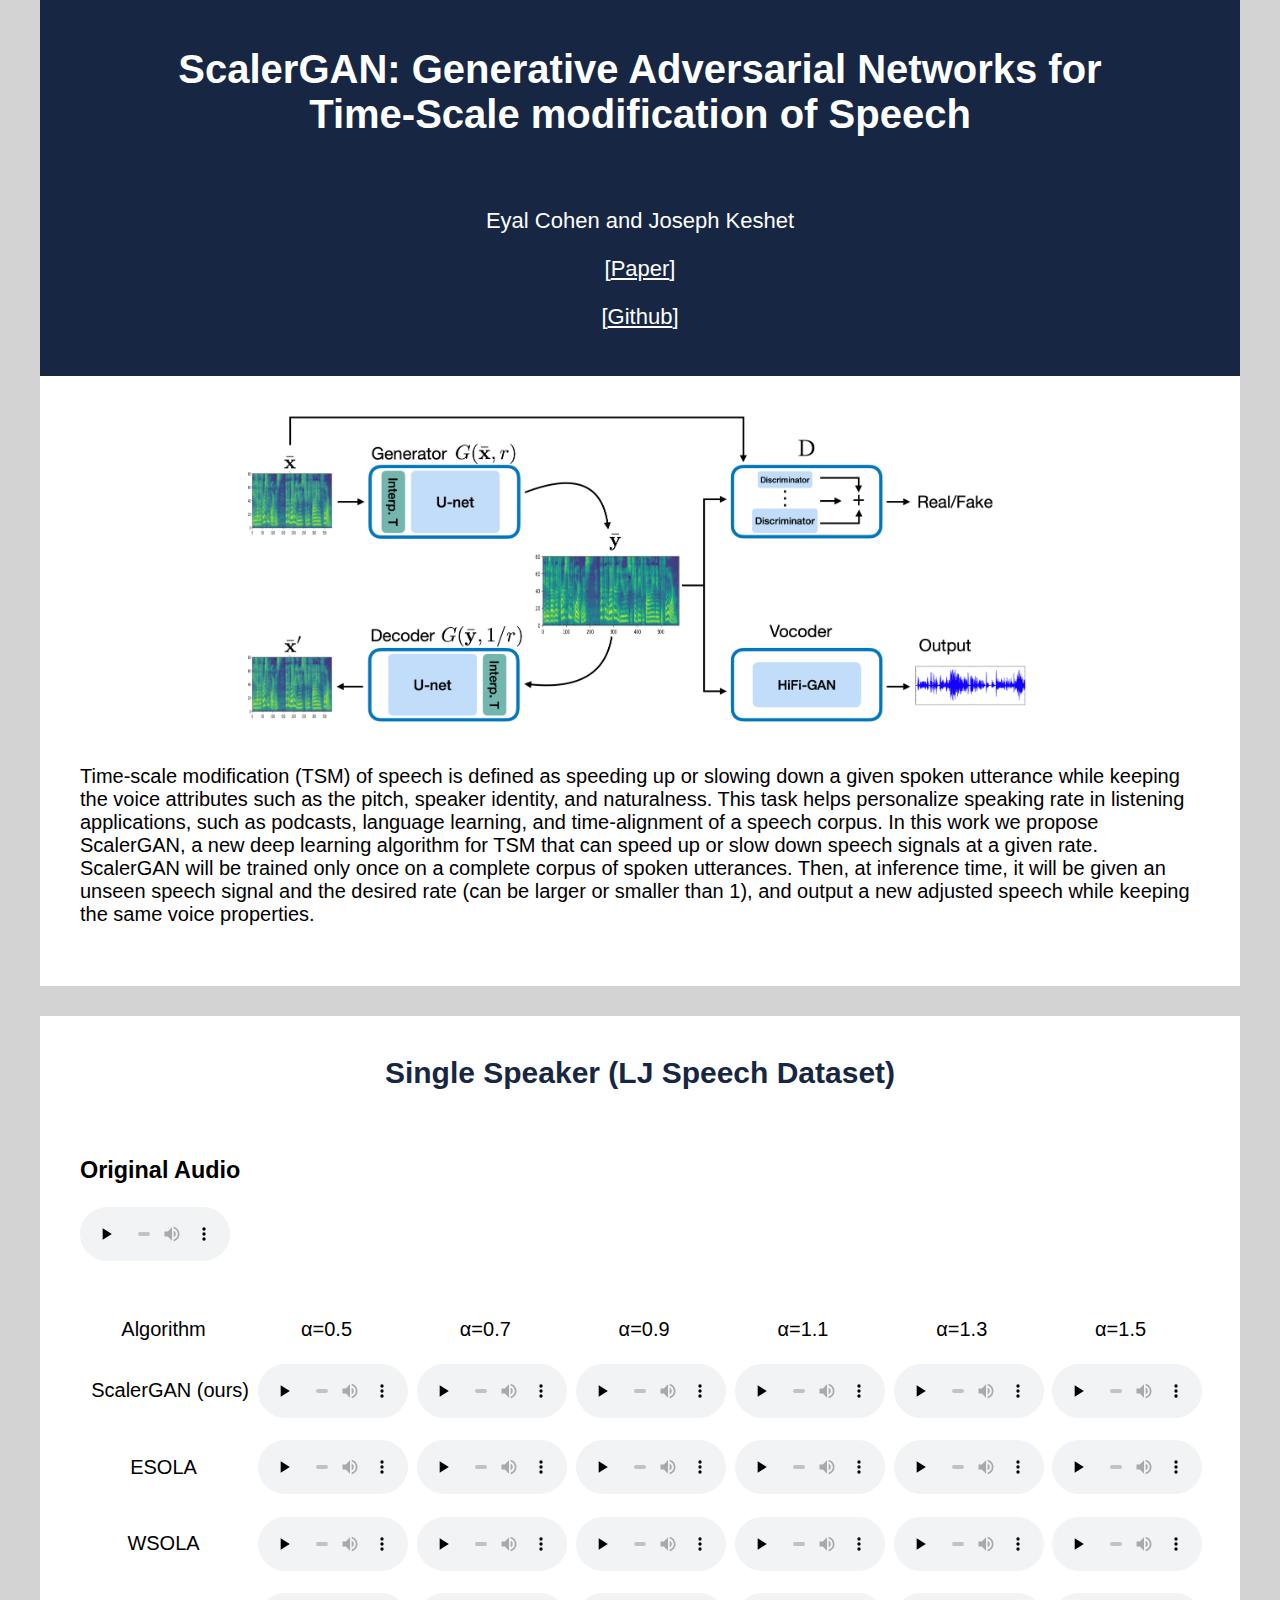
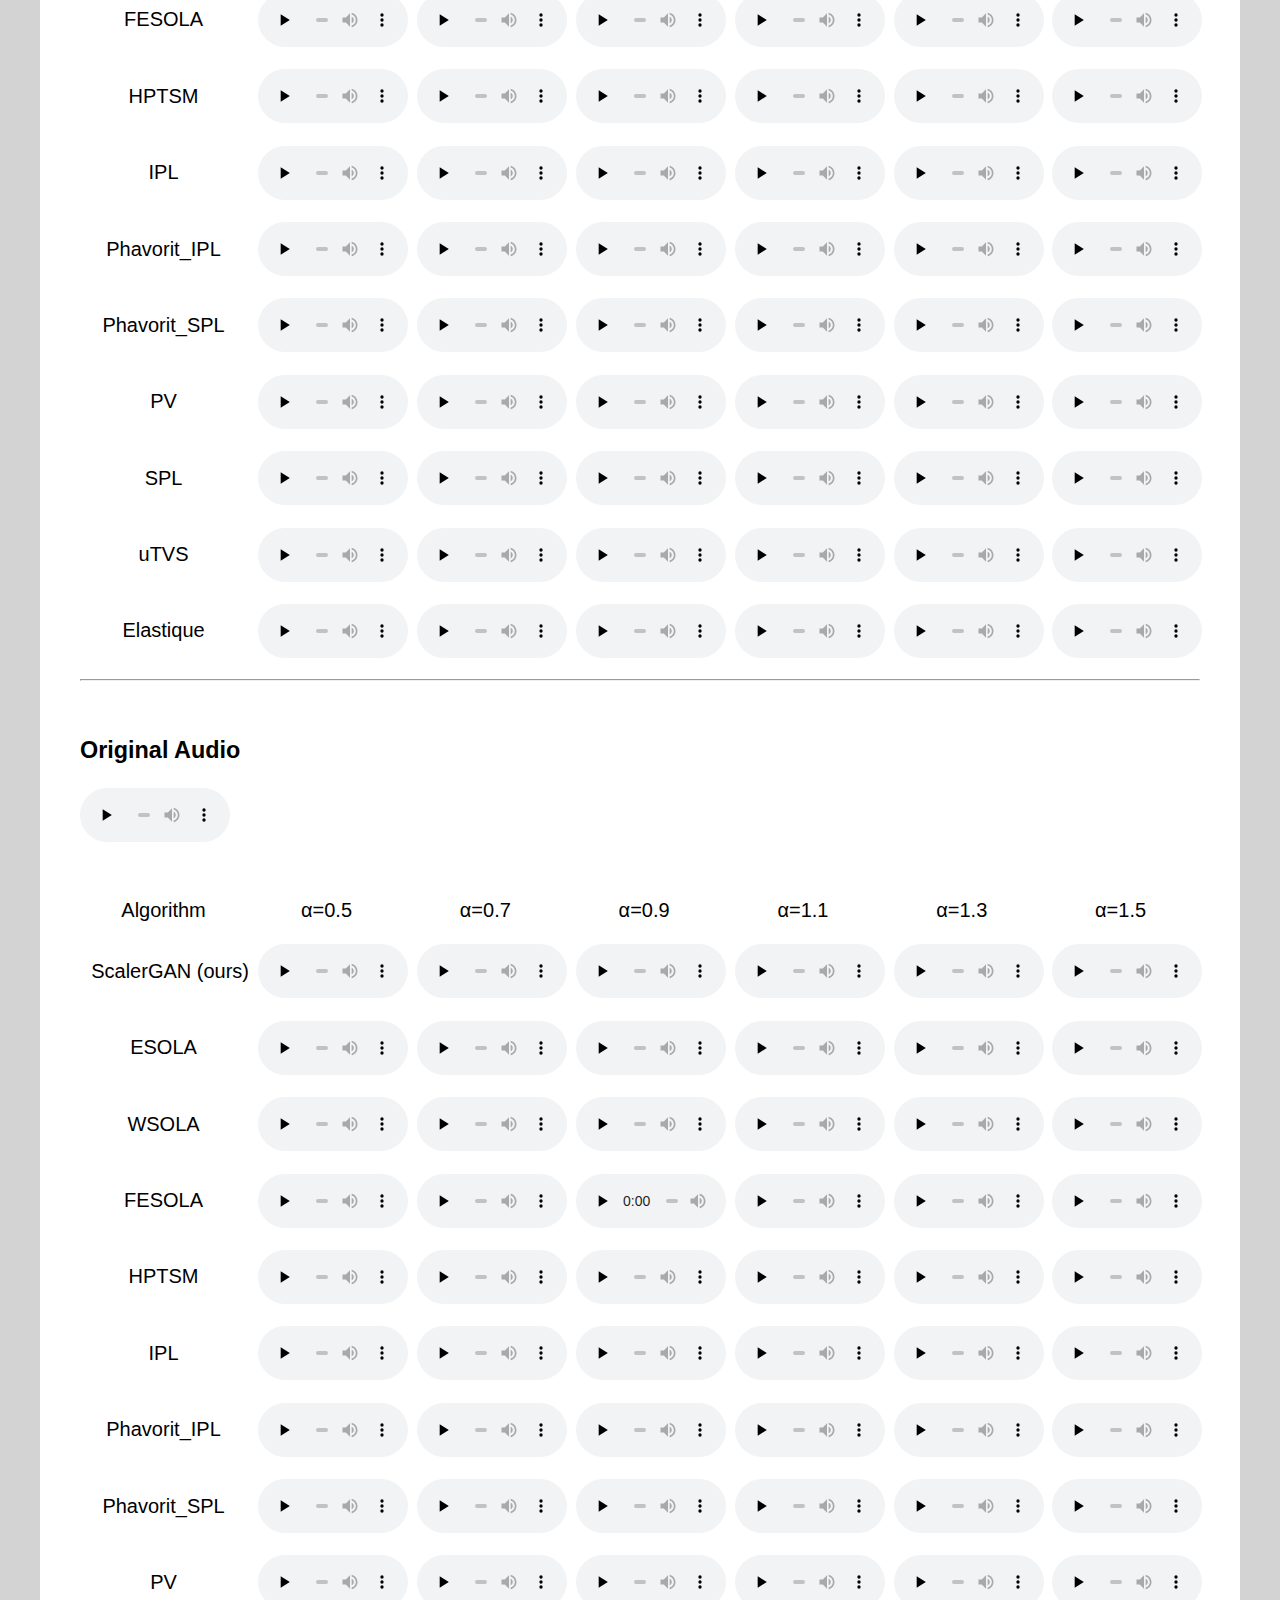
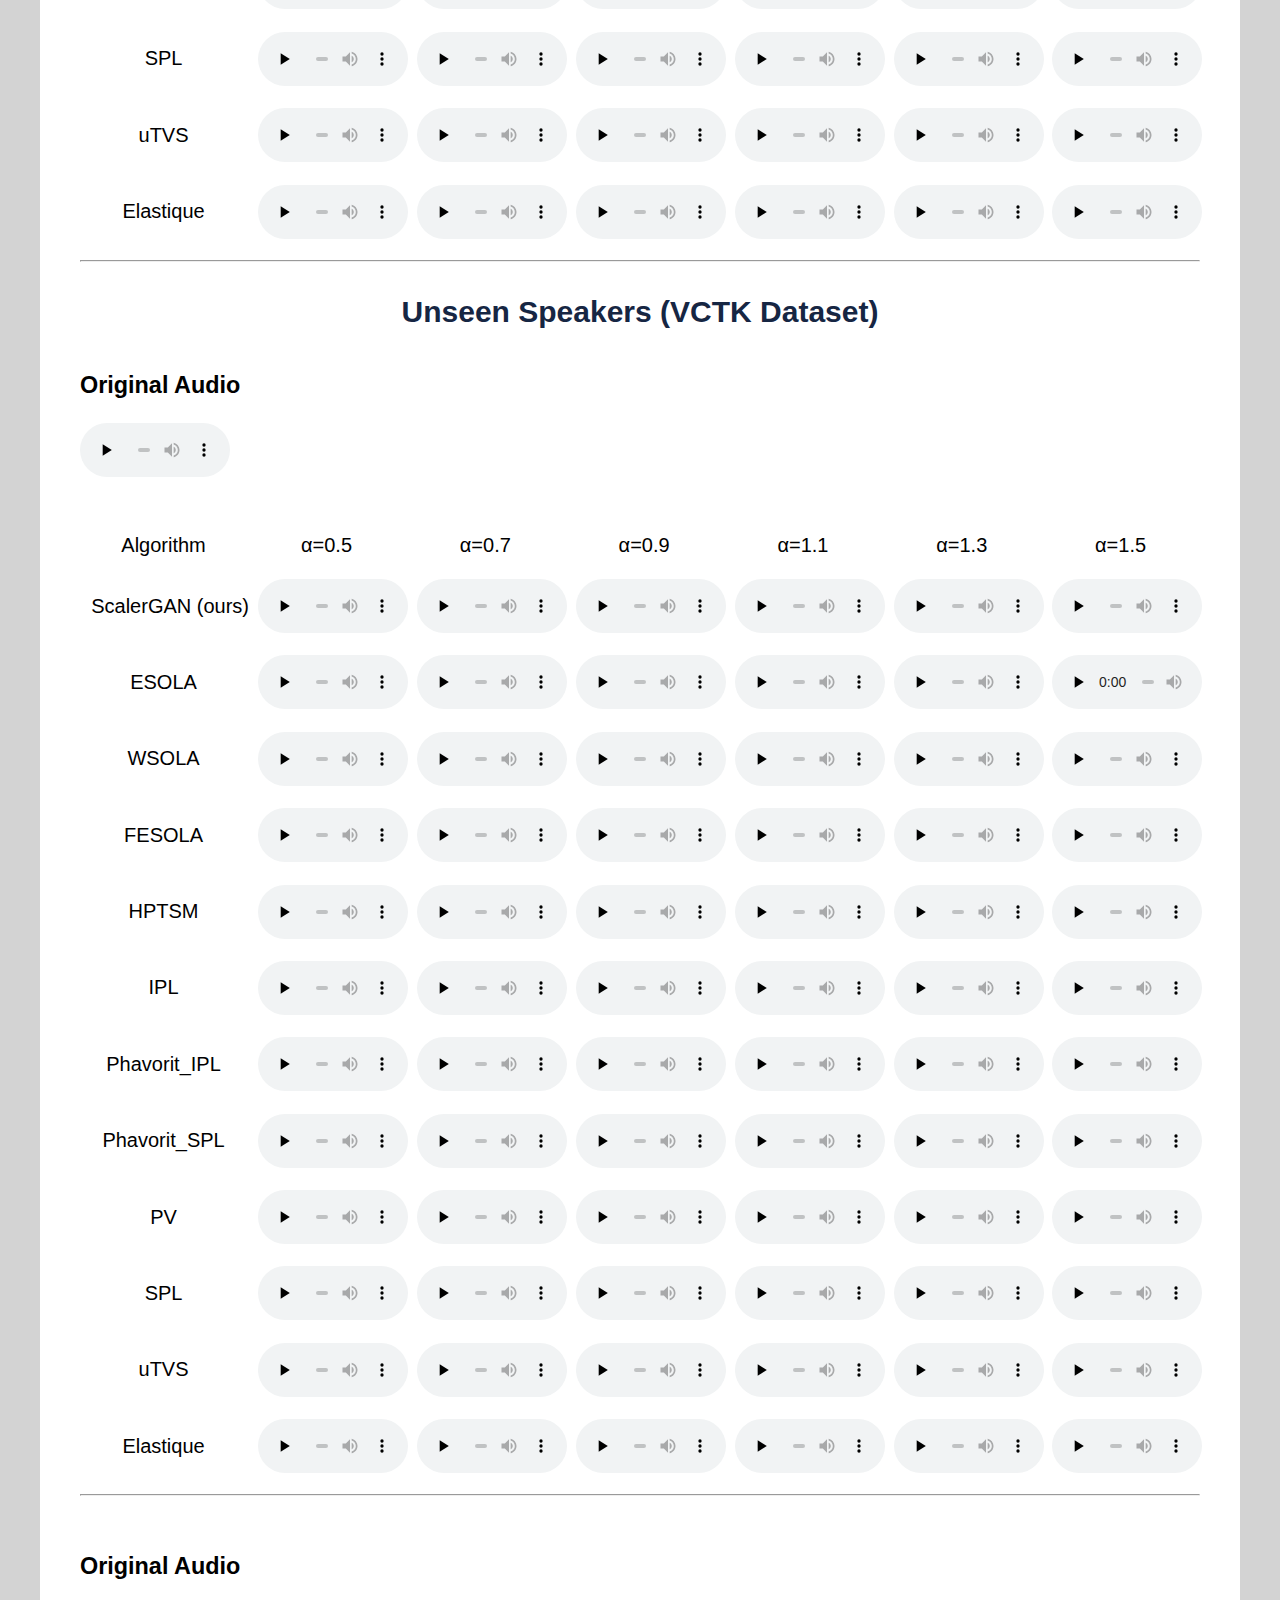
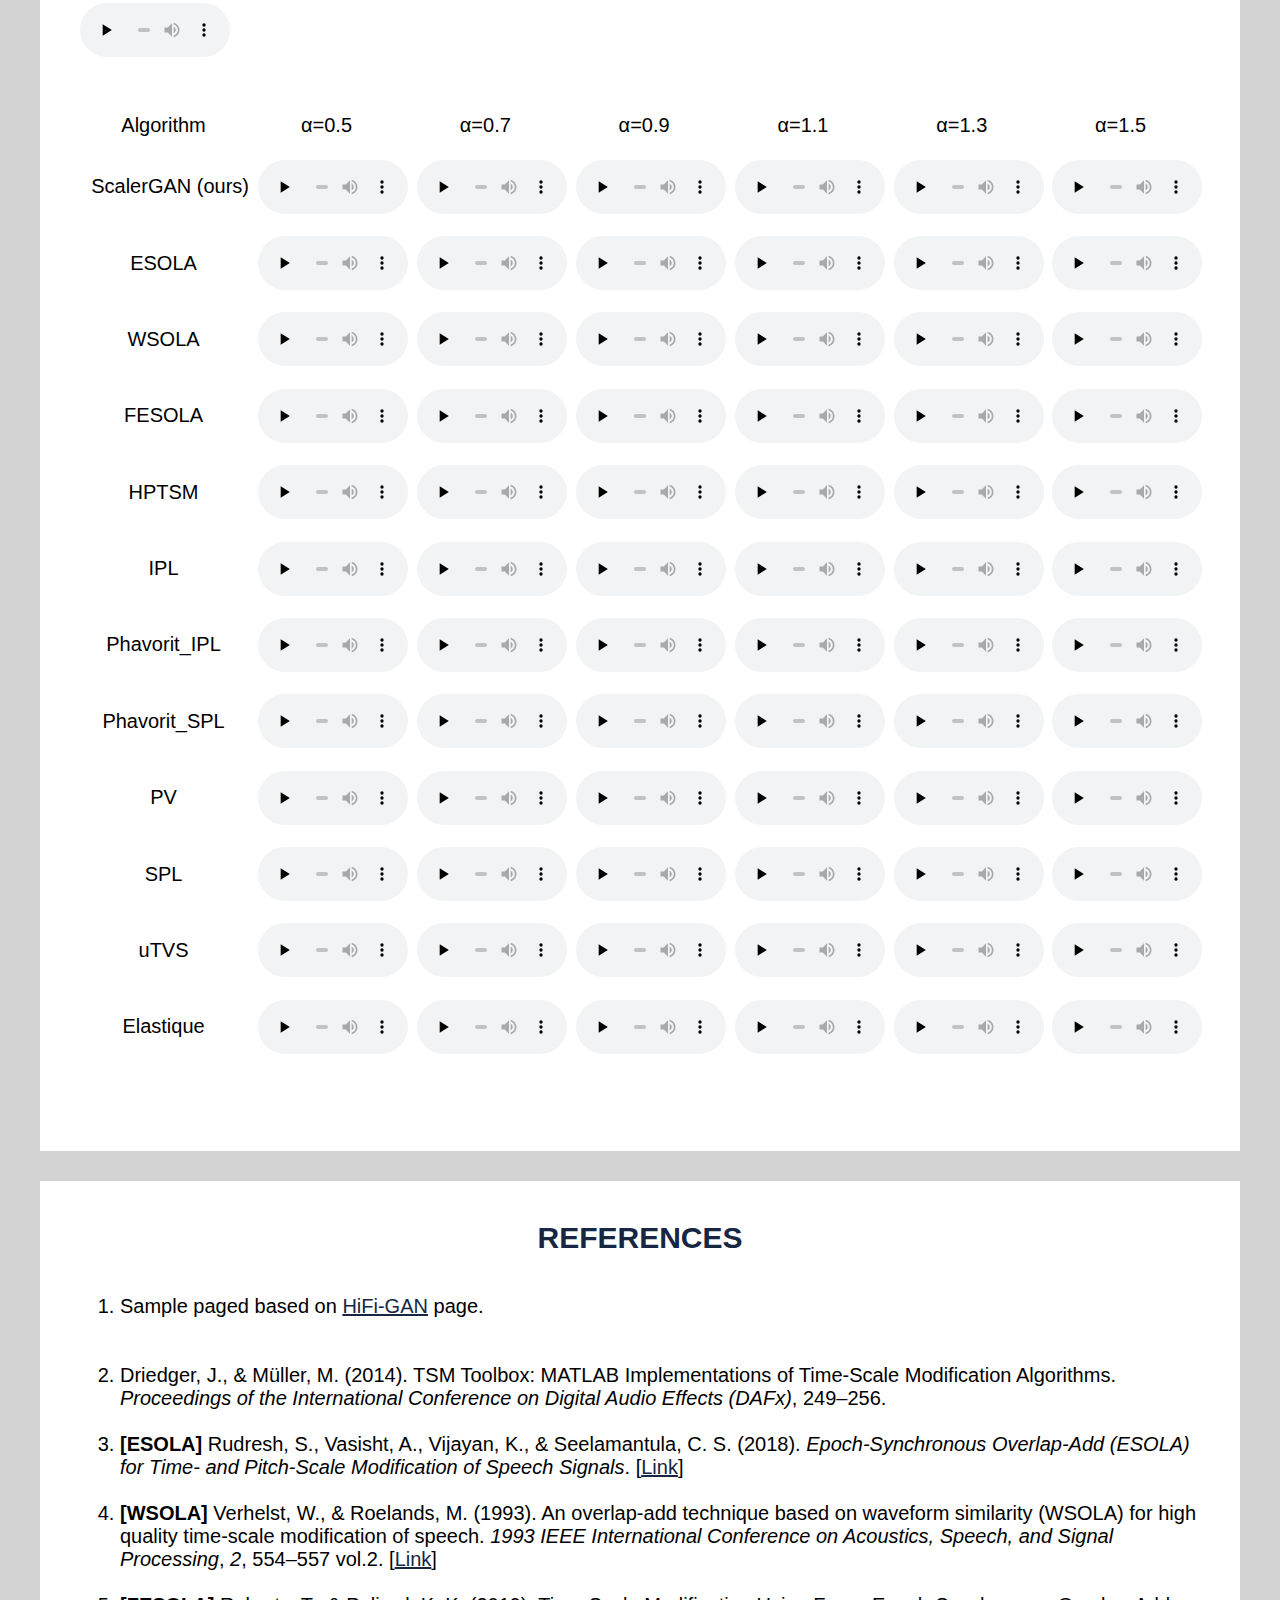
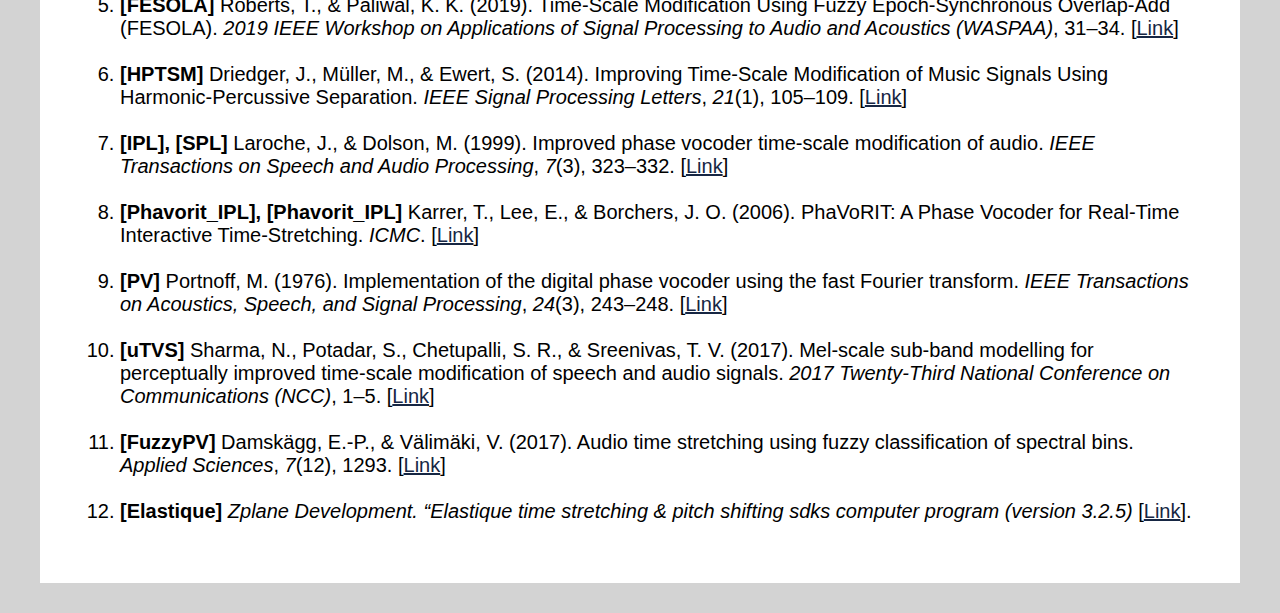
==== index.html @ 3bf8d17e "Update index.html" ====
<!DOCTYPE html>
<html>
    <head>
        <meta charset="UTF-8">
        <title>ScalerGAN: Generative Adversarial Networks for Time-Scale modification of Speech</title>
        <link rel="stylesheet" type="text/css" href="styles.css">
        <script src="jquery-3.5.js"></script>
    </head>
    <body>
<div class="container">
    <div id="text1">ScalerGAN: Generative Adversarial Networks for </br> Time-Scale modification of Speech</div>
    <div id="intro">
        <br>
        <p>
            Eyal Cohen and Joseph Keshet
      </p>
       <p>
            [<a href="">Paper</a>]
        </p>
       <p>
            [<a href="">Github</a>]
        </p>
    </div>
</div>
<div class="content-container">
    <img src="ScalerGAN_arcitecture.png" style="width:70%">
    <br>
    <p>
         Time-scale modification (TSM) of speech is defined as speeding up or slowing down a given spoken utterance while keeping the voice attributes such as the pitch, speaker identity, and naturalness.
         This task helps personalize speaking rate in listening applications, such as podcasts, language learning, and time-alignment of a speech corpus.
         In this work we propose ScalerGAN, a new deep learning algorithm for TSM that can speed up or slow down speech signals at a given rate.
        ScalerGAN will be trained only once on a complete corpus of spoken utterances.
        Then, at inference time, it will be given an unseen speech signal and the desired rate (can be larger or smaller than 1),
        and output a new adjusted speech while keeping the same voice properties.
    </p>
</div>
<link rel="stylesheet" href="https://maxcdn.bootstrapcdn.com/font-awesome/4.3.0/css/font-awesome.min.css">

<div class="content-container">
    <script src="wavesurfer.js"></script>
    <div class="content-title">Single Speaker (LJ Speech Dataset)</div>
    <br>
    <h3>Original Audio </h3>
    <audio display:inline-block; title="LJ006-0034" controls="" preload="none"><source src="samples/origin_files/LJ006-0034.wav"></audio>
    <br><br>
    <table border="0" class="inlineTable">
   <tbody>
    <tr>
      <td nowrap width="80">Algorithm</td>
      <td nowrap width="80">&alpha;=0.5</td>
      <td nowrap width="80">&alpha;=0.7</td>
      <td nowrap width="80">&alpha;=0.9</td>
      <td nowrap width="80">&alpha;=1.1</td>
      <td nowrap width="80">&alpha;=1.3</td>
      <td nowrap width="80">&alpha;=1.5</td>
    </tr>
    <tr>
      <td nowrap width="80">ScalerGAN (ours)</td>
      <td><audio controls="" preload="none"><source src="samples/ScalerGAN/LJ006-0034_ScalerGAN_200_per.wav"></audio></td>
      <td><audio controls="" preload="none"><source src="samples/ScalerGAN/LJ006-0034_ScalerGAN_142.857_per.wav"></audio></td>
      <td><audio controls="" preload="none"><source src="samples/ScalerGAN/LJ006-0034_ScalerGAN_111.111_per.wav"></audio></td>
      <td><audio controls="" preload="none"><source src="samples/ScalerGAN/LJ006-0034_ScalerGAN_90.9091_per.wav"></audio></td>
      <td><audio controls="" preload="none"><source src="samples/ScalerGAN/LJ006-0034_ScalerGAN_76.9231_per.wav"></audio></td>
      <td><audio controls="" preload="none"><source src="samples/ScalerGAN/LJ006-0034_ScalerGAN_66.6667_per.wav"></audio></td>
    </tr>
    <tr>
      <td nowrap>ESOLA
      <td><audio controls="" preload="none"><source src="samples/ESOLA/LJ006-0034_ESOLA_200_per.wav"></audio></td>
      <td><audio controls="" preload="none"><source src="samples/ESOLA/LJ006-0034_ESOLA_142.857_per.wav"></audio></td>
      <td><audio controls="" preload="none"><source src="samples/ESOLA/LJ006-0034_ESOLA_111.111_per.wav"></audio></td>
      <td><audio controls="" preload="none"><source src="samples/ESOLA/LJ006-0034_ESOLA_90.9091_per.wav"></audio></td>
      <td><audio controls="" preload="none"><source src="samples/ESOLA/LJ006-0034_ESOLA_76.9231_per.wav"></audio></td>
      <td><audio controls="" preload="none"><source src="samples/ESOLA/LJ006-0034_ESOLA_66.6667_per.wav"></audio></td>
    </tr>
    <tr>
      <td nowrap>WSOLA
      <td><audio controls="" preload="none"><source src="samples/WSOLA/LJ006-0034_WSOLA_200_per.wav"></audio></td>
      <td><audio controls="" preload="none"><source src="samples/WSOLA/LJ006-0034_WSOLA_142.857_per.wav"></audio></td>
      <td><audio controls="" preload="none"><source src="samples/WSOLA/LJ006-0034_WSOLA_111.111_per.wav"></audio></td>
      <td><audio controls="" preload="none"><source src="samples/WSOLA/LJ006-0034_WSOLA_90.9091_per.wav"></audio></td>
      <td><audio controls="" preload="none"><source src="samples/WSOLA/LJ006-0034_WSOLA_76.9231_per.wav"></audio></td>
      <td><audio controls="" preload="none"><source src="samples/WSOLA/LJ006-0034_WSOLA_66.6667_per.wav"></audio></td>
    </tr>
    <tr>
      <td nowrap>FESOLA
      <td><audio controls="" preload="none"><source src="samples/FESOLA/LJ006-0034_FESOLA_200_per.wav"></audio></td>
      <td><audio controls="" preload="none"><source src="samples/FESOLA/LJ006-0034_FESOLA_142.857_per.wav"></audio></td>
      <td><audio controls="" preload="none"><source src="samples/FESOLA/LJ006-0034_FESOLA_111.111_per.wav"></audio></td>
      <td><audio controls="" preload="none"><source src="samples/FESOLA/LJ006-0034_FESOLA_90.9091_per.wav"></audio></td>
      <td><audio controls="" preload="none"><source src="samples/FESOLA/LJ006-0034_FESOLA_76.9231_per.wav"></audio></td>
      <td><audio controls="" preload="none"><source src="samples/FESOLA/LJ006-0034_FESOLA_66.6667_per.wav"></audio></td>
    </tr>
    <tr>
      <td nowrap>HPTSM
      <td><audio controls="" preload="none"><source src="samples/HPTSM/LJ006-0034_HPTSM_200_per.wav"></audio></td>
      <td><audio controls="" preload="none"><source src="samples/HPTSM/LJ006-0034_HPTSM_142.857_per.wav"></audio></td>
      <td><audio controls="" preload="none"><source src="samples/HPTSM/LJ006-0034_HPTSM_111.111_per.wav"></audio></td>
      <td><audio controls="" preload="none"><source src="samples/HPTSM/LJ006-0034_HPTSM_90.9091_per.wav"></audio></td>
      <td><audio controls="" preload="none"><source src="samples/HPTSM/LJ006-0034_HPTSM_76.9231_per.wav"></audio></td>
      <td><audio controls="" preload="none"><source src="samples/HPTSM/LJ006-0034_HPTSM_66.6667_per.wav"></audio></td>
    </tr>
    <tr>
      <td nowrap>IPL
      <td><audio controls="" preload="none"><source src="samples/IPL/LJ006-0034_PV_IPL_200_per.wav"></audio></td>
      <td><audio controls="" preload="none"><source src="samples/IPL/LJ006-0034_PV_IPL_142.857_per.wav"></audio></td>
      <td><audio controls="" preload="none"><source src="samples/IPL/LJ006-0034_PV_IPL_111.111_per.wav"></audio></td>
      <td><audio controls="" preload="none"><source src="samples/IPL/LJ006-0034_PV_IPL_90.9091_per.wav"></audio></td>
      <td><audio controls="" preload="none"><source src="samples/IPL/LJ006-0034_PV_IPL_76.9231_per.wav"></audio></td>
      <td><audio controls="" preload="none"><source src="samples/IPL/LJ006-0034_PV_IPL_66.6667_per.wav"></audio></td>
    </tr>
    <tr>
      <td nowrap>Phavorit_IPL
      <td><audio controls="" preload="none"><source src="samples/Phavorit_IPL/LJ006-0034_Phavorit_Phavorit_IPL_200_per.wav"></audio></td>
      <td><audio controls="" preload="none"><source src="samples/Phavorit_IPL/LJ006-0034_Phavorit_Phavorit_IPL_142.857_per.wav"></audio></td>
      <td><audio controls="" preload="none"><source src="samples/Phavorit_IPL/LJ006-0034_Phavorit_Phavorit_IPL_111.111_per.wav"></audio></td>
      <td><audio controls="" preload="none"><source src="samples/Phavorit_IPL/LJ006-0034_Phavorit_Phavorit_IPL_90.9091_per.wav"></audio></td>
      <td><audio controls="" preload="none"><source src="samples/Phavorit_IPL/LJ006-0034_Phavorit_Phavorit_IPL_76.9231_per.wav"></audio></td>
      <td><audio controls="" preload="none"><source src="samples/Phavorit_IPL/LJ006-0034_Phavorit_Phavorit_IPL_66.6667_per.wav"></audio></td>
    <tr>
      <td nowrap>Phavorit_SPL
      <td><audio controls="" preload="none"><source src="samples/Phavorit_SPL/LJ006-0034_Phavorit_Phavorit_SPL_200_per.wav"></audio></td>
      <td><audio controls="" preload="none"><source src="samples/Phavorit_SPL/LJ006-0034_Phavorit_Phavorit_SPL_142.857_per.wav"></audio></td>
      <td><audio controls="" preload="none"><source src="samples/Phavorit_SPL/LJ006-0034_Phavorit_Phavorit_SPL_111.111_per.wav"></audio></td>
      <td><audio controls="" preload="none"><source src="samples/Phavorit_SPL/LJ006-0034_Phavorit_Phavorit_SPL_90.9091_per.wav"></audio></td>
      <td><audio controls="" preload="none"><source src="samples/Phavorit_SPL/LJ006-0034_Phavorit_Phavorit_SPL_76.9231_per.wav"></audio></td>
      <td><audio controls="" preload="none"><source src="samples/Phavorit_SPL/LJ006-0034_Phavorit_Phavorit_SPL_66.6667_per.wav"></audio></td>
    </tr>
    <tr>
      <td nowrap>PV
      <td><audio controls="" preload="none"><source src="samples/PV/LJ006-0034_PV_200_per.wav"></audio></td>
      <td><audio controls="" preload="none"><source src="samples/PV/LJ006-0034_PV_142.857_per.wav"></audio></td>
      <td><audio controls="" preload="none"><source src="samples/PV/LJ006-0034_PV_111.111_per.wav"></audio></td>
      <td><audio controls="" preload="none"><source src="samples/PV/LJ006-0034_PV_90.9091_per.wav"></audio></td>
      <td><audio controls="" preload="none"><source src="samples/PV/LJ006-0034_PV_76.9231_per.wav"></audio></td>
      <td><audio controls="" preload="none"><source src="samples/PV/LJ006-0034_PV_66.6667_per.wav"></audio></td>
    </tr>
    <tr>
      <td nowrap>SPL
      <td><audio controls="" preload="none"><source src="samples/SPL/LJ006-0034_PV_SPL_200_per.wav"></audio></td>
      <td><audio controls="" preload="none"><source src="samples/SPL/LJ006-0034_PV_SPL_142.857_per.wav"></audio></td>
      <td><audio controls="" preload="none"><source src="samples/SPL/LJ006-0034_PV_SPL_111.111_per.wav"></audio></td>
      <td><audio controls="" preload="none"><source src="samples/SPL/LJ006-0034_PV_SPL_90.9091_per.wav"></audio></td>
      <td><audio controls="" preload="none"><source src="samples/SPL/LJ006-0034_PV_SPL_76.9231_per.wav"></audio></td>
      <td><audio controls="" preload="none"><source src="samples/SPL/LJ006-0034_PV_SPL_66.6667_per.wav"></audio></td>
    </tr>
    <tr>
      <td nowrap>uTVS
      <td><audio controls="" preload="none"><source src="samples/uTVS/LJ006-0034_uTVS_200_per.wav"></audio></td>
      <td><audio controls="" preload="none"><source src="samples/uTVS/LJ006-0034_uTVS_142.857_per.wav"></audio></td>
      <td><audio controls="" preload="none"><source src="samples/uTVS/LJ006-0034_uTVS_111.111_per.wav"></audio></td>
      <td><audio controls="" preload="none"><source src="samples/uTVS/LJ006-0034_uTVS_90.9091_per.wav"></audio></td>
      <td><audio controls="" preload="none"><source src="samples/uTVS/LJ006-0034_uTVS_76.9231_per.wav"></audio></td>
      <td><audio controls="" preload="none"><source src="samples/uTVS/LJ006-0034_uTVS_66.6667_per.wav"></audio></td>
    </tr>
    <tr>
      <td nowrap>Elastique
      <td><audio controls="" preload="none"><source src="samples/Elastique/LJ006-0034_Elastique_200_per.wav"></audio></td>
      <td><audio controls="" preload="none"><source src="samples/Elastique/LJ006-0034_Elastique_142.857_per.wav"></audio></td>
      <td><audio controls="" preload="none"><source src="samples/Elastique/LJ006-0034_Elastique_111.111_per.wav"></audio></td>
      <td><audio controls="" preload="none"><source src="samples/Elastique/LJ006-0034_Elastique_90.9091_per.wav"></audio></td>
      <td><audio controls="" preload="none"><source src="samples/Elastique/LJ006-0034_Elastique_76.9231_per.wav"></audio></td>
      <td><audio controls="" preload="none"><source src="samples/Elastique/LJ006-0034_Elastique_66.6667_per.wav"></audio></td>
    </tr>
        </tbody>
      </table>
      <hr>
      <br>
    <h3>Original Audio </h3>
    <audio display:inline-block; title="LJ006-0034" controls="" preload="none"><source src="samples/origin_files/LJ024-0089.wav"></audio>
    <br><br>
      <table>
        <tbody>
    <tr>
      <td nowrap width="80">Algorithm</td>
      <td nowrap width="80">&alpha;=0.5</td>
      <td nowrap width="80">&alpha;=0.7</td>
      <td nowrap width="80">&alpha;=0.9</td>
      <td nowrap width="80">&alpha;=1.1</td>
      <td nowrap width="80">&alpha;=1.3</td>
      <td nowrap width="80">&alpha;=1.5</td>
    </tr>
    <tr>
      <td nowrap width="80">ScalerGAN (ours)</td>
      <td><audio controls="" preload="none"><source src="samples/ScalerGAN/LJ024-0089_ScalerGAN_200_per.wav"></audio></td>
      <td><audio controls="" preload="none"><source src="samples/ScalerGAN/LJ024-0089_ScalerGAN_142.857_per.wav"></audio></td>
      <td><audio controls="" preload="none"><source src="samples/ScalerGAN/LJ024-0089_ScalerGAN_111.111_per.wav"></audio></td>
      <td><audio controls="" preload="none"><source src="samples/ScalerGAN/LJ024-0089_ScalerGAN_90.9091_per.wav"></audio></td>
      <td><audio controls="" preload="none"><source src="samples/ScalerGAN/LJ024-0089_ScalerGAN_76.9231_per.wav"></audio></td>
      <td><audio controls="" preload="none"><source src="samples/ScalerGAN/LJ024-0089_ScalerGAN_66.6667_per.wav"></audio></td>
    </tr>
    <tr>
      <td nowrap>ESOLA
      <td><audio controls="" preload="none"><source src="samples/ESOLA/LJ024-0089_ESOLA_200_per.wav"></audio></td>
      <td><audio controls="" preload="none"><source src="samples/ESOLA/LJ024-0089_ESOLA_142.857_per.wav"></audio></td>
      <td><audio controls="" preload="none"><source src="samples/ESOLA/LJ024-0089_ESOLA_111.111_per.wav"></audio></td>
      <td><audio controls="" preload="none"><source src="samples/ESOLA/LJ024-0089_ESOLA_90.9091_per.wav"></audio></td>
      <td><audio controls="" preload="none"><source src="samples/ESOLA/LJ024-0089_ESOLA_76.9231_per.wav"></audio></td>
      <td><audio controls="" preload="none"><source src="samples/ESOLA/LJ024-0089_ESOLA_66.6667_per.wav"></audio></td>
    </tr>
    <tr>
      <td nowrap>WSOLA
      <td><audio controls="" preload="none"><source src="samples/WSOLA/LJ024-0089_WSOLA_200_per.wav"></audio></td>
      <td><audio controls="" preload="none"><source src="samples/WSOLA/LJ024-0089_WSOLA_142.857_per.wav"></audio></td>
      <td><audio controls="" preload="none"><source src="samples/WSOLA/LJ024-0089_WSOLA_111.111_per.wav"></audio></td>
      <td><audio controls="" preload="none"><source src="samples/WSOLA/LJ024-0089_WSOLA_90.9091_per.wav"></audio></td>
      <td><audio controls="" preload="none"><source src="samples/WSOLA/LJ024-0089_WSOLA_76.9231_per.wav"></audio></td>
      <td><audio controls="" preload="none"><source src="samples/WSOLA/LJ024-0089_WSOLA_66.6667_per.wav"></audio></td>
    </tr>
    <tr>
      <td nowrap>FESOLA
      <td><audio controls="" preload="none"><source src="samples/FESOLA/LJ024-0089_FESOLA_200_per.wav"></audio></td>
      <td><audio controls="" preload="none"><source src="samples/FESOLA/LJ024-0089_FESOLA_142.857_per.wav"></audio></td>
      <td><audio controls="" preload="none"><source src="samples/FESOLA/LJ024-0089_FESOLA_111.111_per.wav"></audio></td>
      <td><audio controls="" preload="none"><source src="samples/FESOLA/LJ024-0089_FESOLA_90.9091_per.wav"></audio></td>
      <td><audio controls="" preload="none"><source src="samples/FESOLA/LJ024-0089_FESOLA_76.9231_per.wav"></audio></td>
      <td><audio controls="" preload="none"><source src="samples/FESOLA/LJ024-0089_FESOLA_66.6667_per.wav"></audio></td>
    </tr>
    <tr>
      <td nowrap>HPTSM
      <td><audio controls="" preload="none"><source src="samples/HPTSM/LJ024-0089_HPTSM_200_per.wav"></audio></td>
      <td><audio controls="" preload="none"><source src="samples/HPTSM/LJ024-0089_HPTSM_142.857_per.wav"></audio></td>
      <td><audio controls="" preload="none"><source src="samples/HPTSM/LJ024-0089_HPTSM_111.111_per.wav"></audio></td>
      <td><audio controls="" preload="none"><source src="samples/HPTSM/LJ024-0089_HPTSM_90.9091_per.wav"></audio></td>
      <td><audio controls="" preload="none"><source src="samples/HPTSM/LJ024-0089_HPTSM_76.9231_per.wav"></audio></td>
      <td><audio controls="" preload="none"><source src="samples/HPTSM/LJ024-0089_HPTSM_66.6667_per.wav"></audio></td>
    </tr>
    <tr>
      <td nowrap>IPL
      <td><audio controls="" preload="none"><source src="samples/IPL/LJ024-0089_PV_IPL_200_per.wav"></audio></td>
      <td><audio controls="" preload="none"><source src="samples/IPL/LJ024-0089_PV_IPL_142.857_per.wav"></audio></td>
      <td><audio controls="" preload="none"><source src="samples/IPL/LJ024-0089_PV_IPL_111.111_per.wav"></audio></td>
      <td><audio controls="" preload="none"><source src="samples/IPL/LJ024-0089_PV_IPL_90.9091_per.wav"></audio></td>
      <td><audio controls="" preload="none"><source src="samples/IPL/LJ024-0089_PV_IPL_76.9231_per.wav"></audio></td>
      <td><audio controls="" preload="none"><source src="samples/IPL/LJ024-0089_PV_IPL_66.6667_per.wav"></audio></td>
    </tr>
    <tr>
      <td nowrap>Phavorit_IPL
      <td><audio controls="" preload="none"><source src="samples/Phavorit_IPL/LJ024-0089_Phavorit_Phavorit_IPL_200_per.wav"></audio></td>
      <td><audio controls="" preload="none"><source src="samples/Phavorit_IPL/LJ024-0089_Phavorit_Phavorit_IPL_142.857_per.wav"></audio></td>
      <td><audio controls="" preload="none"><source src="samples/Phavorit_IPL/LJ024-0089_Phavorit_Phavorit_IPL_111.111_per.wav"></audio></td>
      <td><audio controls="" preload="none"><source src="samples/Phavorit_IPL/LJ024-0089_Phavorit_Phavorit_IPL_90.9091_per.wav"></audio></td>
      <td><audio controls="" preload="none"><source src="samples/Phavorit_IPL/LJ024-0089_Phavorit_Phavorit_IPL_76.9231_per.wav"></audio></td>
      <td><audio controls="" preload="none"><source src="samples/Phavorit_IPL/LJ024-0089_Phavorit_Phavorit_IPL_66.6667_per.wav"></audio></td>
    <tr>
      <td nowrap>Phavorit_SPL
      <td><audio controls="" preload="none"><source src="samples/Phavorit_SPL/LJ024-0089_Phavorit_Phavorit_SPL_200_per.wav"></audio></td>
      <td><audio controls="" preload="none"><source src="samples/Phavorit_SPL/LJ024-0089_Phavorit_Phavorit_SPL_142.857_per.wav"></audio></td>
      <td><audio controls="" preload="none"><source src="samples/Phavorit_SPL/LJ024-0089_Phavorit_Phavorit_SPL_111.111_per.wav"></audio></td>
      <td><audio controls="" preload="none"><source src="samples/Phavorit_SPL/LJ024-0089_Phavorit_Phavorit_SPL_90.9091_per.wav"></audio></td>
      <td><audio controls="" preload="none"><source src="samples/Phavorit_SPL/LJ024-0089_Phavorit_Phavorit_SPL_76.9231_per.wav"></audio></td>
      <td><audio controls="" preload="none"><source src="samples/Phavorit_SPL/LJ024-0089_Phavorit_Phavorit_SPL_66.6667_per.wav"></audio></td>
    </tr>
    <tr>
      <td nowrap>PV
      <td><audio controls="" preload="none"><source src="samples/PV/LJ024-0089_PV_200_per.wav"></audio></td>
      <td><audio controls="" preload="none"><source src="samples/PV/LJ024-0089_PV_142.857_per.wav"></audio></td>
      <td><audio controls="" preload="none"><source src="samples/PV/LJ024-0089_PV_111.111_per.wav"></audio></td>
      <td><audio controls="" preload="none"><source src="samples/PV/LJ024-0089_PV_90.9091_per.wav"></audio></td>
      <td><audio controls="" preload="none"><source src="samples/PV/LJ024-0089_PV_76.9231_per.wav"></audio></td>
      <td><audio controls="" preload="none"><source src="samples/PV/LJ024-0089_PV_66.6667_per.wav"></audio></td>
    </tr>
    <tr>
      <td nowrap>SPL
      <td><audio controls="" preload="none"><source src="samples/SPL/LJ024-0089_PV_SPL_200_per.wav"></audio></td>
      <td><audio controls="" preload="none"><source src="samples/SPL/LJ024-0089_PV_SPL_142.857_per.wav"></audio></td>
      <td><audio controls="" preload="none"><source src="samples/SPL/LJ024-0089_PV_SPL_111.111_per.wav"></audio></td>
      <td><audio controls="" preload="none"><source src="samples/SPL/LJ024-0089_PV_SPL_90.9091_per.wav"></audio></td>
      <td><audio controls="" preload="none"><source src="samples/SPL/LJ024-0089_PV_SPL_76.9231_per.wav"></audio></td>
      <td><audio controls="" preload="none"><source src="samples/SPL/LJ024-0089_PV_SPL_66.6667_per.wav"></audio></td>
    </tr>
    <tr>
      <td nowrap>uTVS
      <td><audio controls="" preload="none"><source src="samples/uTVS/LJ024-0089_uTVS_200_per.wav"></audio></td>
      <td><audio controls="" preload="none"><source src="samples/uTVS/LJ024-0089_uTVS_142.857_per.wav"></audio></td>
      <td><audio controls="" preload="none"><source src="samples/uTVS/LJ024-0089_uTVS_111.111_per.wav"></audio></td>
      <td><audio controls="" preload="none"><source src="samples/uTVS/LJ024-0089_uTVS_90.9091_per.wav"></audio></td>
      <td><audio controls="" preload="none"><source src="samples/uTVS/LJ024-0089_uTVS_76.9231_per.wav"></audio></td>
      <td><audio controls="" preload="none"><source src="samples/uTVS/LJ024-0089_uTVS_66.6667_per.wav"></audio></td>
    </tr>
    <tr>
      <td nowrap>Elastique
      <td><audio controls="" preload="none"><source src="samples/Elastique/LJ024-0089_Elastique_200_per.wav"></audio></td>
      <td><audio controls="" preload="none"><source src="samples/Elastique/LJ024-0089_Elastique_142.857_per.wav"></audio></td>
      <td><audio controls="" preload="none"><source src="samples/Elastique/LJ024-0089_Elastique_111.111_per.wav"></audio></td>
      <td><audio controls="" preload="none"><source src="samples/Elastique/LJ024-0089_Elastique_90.9091_per.wav"></audio></td>
      <td><audio controls="" preload="none"><source src="samples/Elastique/LJ024-0089_Elastique_76.9231_per.wav"></audio></td>
      <td><audio controls="" preload="none"><source src="samples/Elastique/LJ024-0089_Elastique_66.6667_per.wav"></audio></td>
    </tr>
        </tbody>
      </table>
      <hr>
    <br>
      <div class="content-title">Unseen Speakers (VCTK Dataset)</div>
    <h3>Original Audio </h3>
    <audio display:inline-block; title="LJ006-0034" controls="" preload="none"><source src="samples/origin_files/p232_410.wav"></audio>
    <br><br>
      <table>
        <tbody>
    <tr>
      <td nowrap width="80">Algorithm</td>
      <td nowrap width="80">&alpha;=0.5</td>
      <td nowrap width="80">&alpha;=0.7</td>
      <td nowrap width="80">&alpha;=0.9</td>
      <td nowrap width="80">&alpha;=1.1</td>
      <td nowrap width="80">&alpha;=1.3</td>
      <td nowrap width="80">&alpha;=1.5</td>
    </tr>
    <tr>
      <td nowrap width="">ScalerGAN (ours)</td>
      <td><audio controls="" preload="none"><source src="samples/ScalerGAN/p232_410_ScalerGAN_200_per.wav"></audio></td>
      <td><audio controls="" preload="none"><source src="samples/ScalerGAN/p232_410_ScalerGAN_142.857_per.wav"></audio></td>
      <td><audio controls="" preload="none"><source src="samples/ScalerGAN/p232_410_ScalerGAN_111.111_per.wav"></audio></td>
      <td><audio controls="" preload="none"><source src="samples/ScalerGAN/p232_410_ScalerGAN_90.9091_per.wav"></audio></td>
      <td><audio controls="" preload="none"><source src="samples/ScalerGAN/p232_410_ScalerGAN_76.9231_per.wav"></audio></td>
      <td><audio controls="" preload="none"><source src="samples/ScalerGAN/p232_410_ScalerGAN_66.6667_per.wav"></audio></td>
    </tr>
    <tr>
      <td nowrap>ESOLA
      <td><audio controls="" preload="none"><source src="samples/ESOLA/p232_410_ESOLA_200_per.wav"></audio></td>
      <td><audio controls="" preload="none"><source src="samples/ESOLA/p232_410_ESOLA_142.857_per.wav"></audio></td>
      <td><audio controls="" preload="none"><source src="samples/ESOLA/p232_410_ESOLA_111.111_per.wav"></audio></td>
      <td><audio controls="" preload="none"><source src="samples/ESOLA/p232_410_ESOLA_90.9091_per.wav"></audio></td>
      <td><audio controls="" preload="none"><source src="samples/ESOLA/p232_410_ESOLA_76.9231_per.wav"></audio></td>
      <td><audio controls="" preload="none"><source src="samples/ESOLA/p232_410_ESOLA_66.6667_per.wav"></audio></td>
    </tr>
    <tr>
      <td nowrap>WSOLA
      <td><audio controls="" preload="none"><source src="samples/WSOLA/p232_410_WSOLA_200_per.wav"></audio></td>
      <td><audio controls="" preload="none"><source src="samples/WSOLA/p232_410_WSOLA_142.857_per.wav"></audio></td>
      <td><audio controls="" preload="none"><source src="samples/WSOLA/p232_410_WSOLA_111.111_per.wav"></audio></td>
      <td><audio controls="" preload="none"><source src="samples/WSOLA/p232_410_WSOLA_90.9091_per.wav"></audio></td>
      <td><audio controls="" preload="none"><source src="samples/WSOLA/p232_410_WSOLA_76.9231_per.wav"></audio></td>
      <td><audio controls="" preload="none"><source src="samples/WSOLA/p232_410_WSOLA_66.6667_per.wav"></audio></td>
    </tr>
    <tr>
      <td nowrap>FESOLA
      <td><audio controls="" preload="none"><source src="samples/FESOLA/p232_410_FESOLA_200_per.wav"></audio></td>
      <td><audio controls="" preload="none"><source src="samples/FESOLA/p232_410_FESOLA_142.857_per.wav"></audio></td>
      <td><audio controls="" preload="none"><source src="samples/FESOLA/p232_410_FESOLA_111.111_per.wav"></audio></td>
      <td><audio controls="" preload="none"><source src="samples/FESOLA/p232_410_FESOLA_90.9091_per.wav"></audio></td>
      <td><audio controls="" preload="none"><source src="samples/FESOLA/p232_410_FESOLA_76.9231_per.wav"></audio></td>
      <td><audio controls="" preload="none"><source src="samples/FESOLA/p232_410_FESOLA_66.6667_per.wav"></audio></td>
    </tr>
    <tr>
      <td nowrap>HPTSM
      <td><audio controls="" preload="none"><source src="samples/HPTSM/p232_410_HPTSM_200_per.wav"></audio></td>
      <td><audio controls="" preload="none"><source src="samples/HPTSM/p232_410_HPTSM_142.857_per.wav"></audio></td>
      <td><audio controls="" preload="none"><source src="samples/HPTSM/p232_410_HPTSM_111.111_per.wav"></audio></td>
      <td><audio controls="" preload="none"><source src="samples/HPTSM/p232_410_HPTSM_90.9091_per.wav"></audio></td>
      <td><audio controls="" preload="none"><source src="samples/HPTSM/p232_410_HPTSM_76.9231_per.wav"></audio></td>
      <td><audio controls="" preload="none"><source src="samples/HPTSM/p232_410_HPTSM_66.6667_per.wav"></audio></td>
    </tr>
    <tr>
      <td nowrap>IPL
      <td><audio controls="" preload="none"><source src="samples/IPL/p232_410_PV_IPL_200_per.wav"></audio></td>
      <td><audio controls="" preload="none"><source src="samples/IPL/p232_410_PV_IPL_142.857_per.wav"></audio></td>
      <td><audio controls="" preload="none"><source src="samples/IPL/p232_410_PV_IPL_111.111_per.wav"></audio></td>
      <td><audio controls="" preload="none"><source src="samples/IPL/p232_410_PV_IPL_90.9091_per.wav"></audio></td>
      <td><audio controls="" preload="none"><source src="samples/IPL/p232_410_PV_IPL_76.9231_per.wav"></audio></td>
      <td><audio controls="" preload="none"><source src="samples/IPL/p232_410_PV_IPL_66.6667_per.wav"></audio></td>
    </tr>
    <tr>
      <td nowrap>Phavorit_IPL
      <td><audio controls="" preload="none"><source src="samples/Phavorit_IPL/p232_410_Phavorit_Phavorit_IPL_200_per.wav"></audio></td>
      <td><audio controls="" preload="none"><source src="samples/Phavorit_IPL/p232_410_Phavorit_Phavorit_IPL_142.857_per.wav"></audio></td>
      <td><audio controls="" preload="none"><source src="samples/Phavorit_IPL/p232_410_Phavorit_Phavorit_IPL_111.111_per.wav"></audio></td>
      <td><audio controls="" preload="none"><source src="samples/Phavorit_IPL/p232_410_Phavorit_Phavorit_IPL_90.9091_per.wav"></audio></td>
      <td><audio controls="" preload="none"><source src="samples/Phavorit_IPL/p232_410_Phavorit_Phavorit_IPL_76.9231_per.wav"></audio></td>
      <td><audio controls="" preload="none"><source src="samples/Phavorit_IPL/p232_410_Phavorit_Phavorit_IPL_66.6667_per.wav"></audio></td>
    <tr>
      <td nowrap>Phavorit_SPL
      <td><audio controls="" preload="none"><source src="samples/Phavorit_SPL/p232_410_Phavorit_Phavorit_SPL_200_per.wav"></audio></td>
      <td><audio controls="" preload="none"><source src="samples/Phavorit_SPL/p232_410_Phavorit_Phavorit_SPL_142.857_per.wav"></audio></td>
      <td><audio controls="" preload="none"><source src="samples/Phavorit_SPL/p232_410_Phavorit_Phavorit_SPL_111.111_per.wav"></audio></td>
      <td><audio controls="" preload="none"><source src="samples/Phavorit_SPL/p232_410_Phavorit_Phavorit_SPL_90.9091_per.wav"></audio></td>
      <td><audio controls="" preload="none"><source src="samples/Phavorit_SPL/p232_410_Phavorit_Phavorit_SPL_76.9231_per.wav"></audio></td>
      <td><audio controls="" preload="none"><source src="samples/Phavorit_SPL/p232_410_Phavorit_Phavorit_SPL_66.6667_per.wav"></audio></td>
    </tr>
    <tr>
      <td nowrap>PV
      <td><audio controls="" preload="none"><source src="samples/PV/p232_410_PV_200_per.wav"></audio></td>
      <td><audio controls="" preload="none"><source src="samples/PV/p232_410_PV_142.857_per.wav"></audio></td>
      <td><audio controls="" preload="none"><source src="samples/PV/p232_410_PV_111.111_per.wav"></audio></td>
      <td><audio controls="" preload="none"><source src="samples/PV/p232_410_PV_90.9091_per.wav"></audio></td>
      <td><audio controls="" preload="none"><source src="samples/PV/p232_410_PV_76.9231_per.wav"></audio></td>
      <td><audio controls="" preload="none"><source src="samples/PV/p232_410_PV_66.6667_per.wav"></audio></td>
    </tr>
    <tr>
      <td nowrap>SPL
      <td><audio controls="" preload="none"><source src="samples/SPL/p232_410_PV_SPL_200_per.wav"></audio></td>
      <td><audio controls="" preload="none"><source src="samples/SPL/p232_410_PV_SPL_142.857_per.wav"></audio></td>
      <td><audio controls="" preload="none"><source src="samples/SPL/p232_410_PV_SPL_111.111_per.wav"></audio></td>
      <td><audio controls="" preload="none"><source src="samples/SPL/p232_410_PV_SPL_90.9091_per.wav"></audio></td>
      <td><audio controls="" preload="none"><source src="samples/SPL/p232_410_PV_SPL_76.9231_per.wav"></audio></td>
      <td><audio controls="" preload="none"><source src="samples/SPL/p232_410_PV_SPL_66.6667_per.wav"></audio></td>
    </tr>
    <tr>
      <td nowrap>uTVS
      <td><audio controls="" preload="none"><source src="samples/uTVS/p232_410_uTVS_200_per.wav"></audio></td>
      <td><audio controls="" preload="none"><source src="samples/uTVS/p232_410_uTVS_142.857_per.wav"></audio></td>
      <td><audio controls="" preload="none"><source src="samples/uTVS/p232_410_uTVS_111.111_per.wav"></audio></td>
      <td><audio controls="" preload="none"><source src="samples/uTVS/p232_410_uTVS_90.9091_per.wav"></audio></td>
      <td><audio controls="" preload="none"><source src="samples/uTVS/p232_410_uTVS_76.9231_per.wav"></audio></td>
      <td><audio controls="" preload="none"><source src="samples/uTVS/p232_410_uTVS_66.6667_per.wav"></audio></td>
    </tr>
    <tr>
      <td nowrap>Elastique
      <td><audio controls="" preload="none"><source src="samples/Elastique/p232_410_Elastique_200_per.wav"></audio></td>
      <td><audio controls="" preload="none"><source src="samples/Elastique/p232_410_Elastique_142.857_per.wav"></audio></td>
      <td><audio controls="" preload="none"><source src="samples/Elastique/p232_410_Elastique_111.111_per.wav"></audio></td>
      <td><audio controls="" preload="none"><source src="samples/Elastique/p232_410_Elastique_90.9091_per.wav"></audio></td>
      <td><audio controls="" preload="none"><source src="samples/Elastique/p232_410_Elastique_76.9231_per.wav"></audio></td>
      <td><audio controls="" preload="none"><source src="samples/Elastique/p232_410_Elastique_66.6667_per.wav"></audio></td>
    </tr>
        </tbody>
    </table>
    <hr>
    <br>
    <h3>Original Audio </h3>
    <audio display:inline-block; title="LJ006-0034" controls="" preload="none"><source src="samples/origin_files/p232_036.wav"></audio>
    <br><br>
      <table>
        <tbody>
    <tr>
      <td nowrap width="160">Algorithm</td>
      <td nowrap width="160">&alpha;=0.5</td>
      <td nowrap width="160">&alpha;=0.7</td>
      <td nowrap width="160">&alpha;=0.9</td>
      <td nowrap width="160">&alpha;=1.1</td>
      <td nowrap width="160">&alpha;=1.3</td>
      <td nowrap width="160">&alpha;=1.5</td>
    </tr>
    <tr>
      <td nowrap width="160">ScalerGAN (ours)</td>
      <td><audio controls="" preload="none"><source src="samples/ScalerGAN/p232_036_ScalerGAN_200_per.wav"></audio></td>
      <td><audio controls="" preload="none"><source src="samples/ScalerGAN/p232_036_ScalerGAN_142.857_per.wav"></audio></td>
      <td><audio controls="" preload="none"><source src="samples/ScalerGAN/p232_036_ScalerGAN_111.111_per.wav"></audio></td>
      <td><audio controls="" preload="none"><source src="samples/ScalerGAN/p232_036_ScalerGAN_90.9091_per.wav"></audio></td>
      <td><audio controls="" preload="none"><source src="samples/ScalerGAN/p232_036_ScalerGAN_76.9231_per.wav"></audio></td>
      <td><audio controls="" preload="none"><source src="samples/ScalerGAN/p232_036_ScalerGAN_66.6667_per.wav"></audio></td>
    </tr>
    <tr>
      <td nowrap>ESOLA
      <td><audio controls="" preload="none"><source src="samples/ESOLA/p232_036_ESOLA_200_per.wav"></audio></td>
      <td><audio controls="" preload="none"><source src="samples/ESOLA/p232_036_ESOLA_142.857_per.wav"></audio></td>
      <td><audio controls="" preload="none"><source src="samples/ESOLA/p232_036_ESOLA_111.111_per.wav"></audio></td>
      <td><audio controls="" preload="none"><source src="samples/ESOLA/p232_036_ESOLA_90.9091_per.wav"></audio></td>
      <td><audio controls="" preload="none"><source src="samples/ESOLA/p232_036_ESOLA_76.9231_per.wav"></audio></td>
      <td><audio controls="" preload="none"><source src="samples/ESOLA/p232_036_ESOLA_66.6667_per.wav"></audio></td>
    </tr>
    <tr>
      <td nowrap>WSOLA
      <td><audio controls="" preload="none"><source src="samples/WSOLA/p232_036_WSOLA_200_per.wav"></audio></td>
      <td><audio controls="" preload="none"><source src="samples/WSOLA/p232_036_WSOLA_142.857_per.wav"></audio></td>
      <td><audio controls="" preload="none"><source src="samples/WSOLA/p232_036_WSOLA_111.111_per.wav"></audio></td>
      <td><audio controls="" preload="none"><source src="samples/WSOLA/p232_036_WSOLA_90.9091_per.wav"></audio></td>
      <td><audio controls="" preload="none"><source src="samples/WSOLA/p232_036_WSOLA_76.9231_per.wav"></audio></td>
      <td><audio controls="" preload="none"><source src="samples/WSOLA/p232_036_WSOLA_66.6667_per.wav"></audio></td>
    </tr>
    <tr>
      <td nowrap>FESOLA
      <td><audio controls="" preload="none"><source src="samples/FESOLA/p232_036_FESOLA_200_per.wav"></audio></td>
      <td><audio controls="" preload="none"><source src="samples/FESOLA/p232_036_FESOLA_142.857_per.wav"></audio></td>
      <td><audio controls="" preload="none"><source src="samples/FESOLA/p232_036_FESOLA_111.111_per.wav"></audio></td>
      <td><audio controls="" preload="none"><source src="samples/FESOLA/p232_036_FESOLA_90.9091_per.wav"></audio></td>
      <td><audio controls="" preload="none"><source src="samples/FESOLA/p232_036_FESOLA_76.9231_per.wav"></audio></td>
      <td><audio controls="" preload="none"><source src="samples/FESOLA/p232_036_FESOLA_66.6667_per.wav"></audio></td>
    </tr>
    <tr>
      <td nowrap>HPTSM
      <td><audio controls="" preload="none"><source src="samples/HPTSM/p232_036_HPTSM_200_per.wav"></audio></td>
      <td><audio controls="" preload="none"><source src="samples/HPTSM/p232_036_HPTSM_142.857_per.wav"></audio></td>
      <td><audio controls="" preload="none"><source src="samples/HPTSM/p232_036_HPTSM_111.111_per.wav"></audio></td>
      <td><audio controls="" preload="none"><source src="samples/HPTSM/p232_036_HPTSM_90.9091_per.wav"></audio></td>
      <td><audio controls="" preload="none"><source src="samples/HPTSM/p232_036_HPTSM_76.9231_per.wav"></audio></td>
      <td><audio controls="" preload="none"><source src="samples/HPTSM/p232_036_HPTSM_66.6667_per.wav"></audio></td>
    </tr>
    <tr>
      <td nowrap>IPL
      <td><audio controls="" preload="none"><source src="samples/IPL/p232_036_PV_IPL_200_per.wav"></audio></td>
      <td><audio controls="" preload="none"><source src="samples/IPL/p232_036_PV_IPL_142.857_per.wav"></audio></td>
      <td><audio controls="" preload="none"><source src="samples/IPL/p232_036_PV_IPL_111.111_per.wav"></audio></td>
      <td><audio controls="" preload="none"><source src="samples/IPL/p232_036_PV_IPL_90.9091_per.wav"></audio></td>
      <td><audio controls="" preload="none"><source src="samples/IPL/p232_036_PV_IPL_76.9231_per.wav"></audio></td>
      <td><audio controls="" preload="none"><source src="samples/IPL/p232_036_PV_IPL_66.6667_per.wav"></audio></td>
    </tr>
    <tr>
      <td nowrap>Phavorit_IPL
      <td><audio controls="" preload="none"><source src="samples/Phavorit_IPL/p232_036_Phavorit_Phavorit_IPL_200_per.wav"></audio></td>
      <td><audio controls="" preload="none"><source src="samples/Phavorit_IPL/p232_036_Phavorit_Phavorit_IPL_142.857_per.wav"></audio></td>
      <td><audio controls="" preload="none"><source src="samples/Phavorit_IPL/p232_036_Phavorit_Phavorit_IPL_111.111_per.wav"></audio></td>
      <td><audio controls="" preload="none"><source src="samples/Phavorit_IPL/p232_036_Phavorit_Phavorit_IPL_90.9091_per.wav"></audio></td>
      <td><audio controls="" preload="none"><source src="samples/Phavorit_IPL/p232_036_Phavorit_Phavorit_IPL_76.9231_per.wav"></audio></td>
      <td><audio controls="" preload="none"><source src="samples/Phavorit_IPL/p232_036_Phavorit_Phavorit_IPL_66.6667_per.wav"></audio></td>
    <tr>
      <td nowrap>Phavorit_SPL
      <td><audio controls="" preload="none"><source src="samples/Phavorit_SPL/p232_036_Phavorit_Phavorit_SPL_200_per.wav"></audio></td>
      <td><audio controls="" preload="none"><source src="samples/Phavorit_SPL/p232_036_Phavorit_Phavorit_SPL_142.857_per.wav"></audio></td>
      <td><audio controls="" preload="none"><source src="samples/Phavorit_SPL/p232_036_Phavorit_Phavorit_SPL_111.111_per.wav"></audio></td>
      <td><audio controls="" preload="none"><source src="samples/Phavorit_SPL/p232_036_Phavorit_Phavorit_SPL_90.9091_per.wav"></audio></td>
      <td><audio controls="" preload="none"><source src="samples/Phavorit_SPL/p232_036_Phavorit_Phavorit_SPL_76.9231_per.wav"></audio></td>
      <td><audio controls="" preload="none"><source src="samples/Phavorit_SPL/p232_036_Phavorit_Phavorit_SPL_66.6667_per.wav"></audio></td>
    </tr>
    <tr>
      <td nowrap>PV
      <td><audio controls="" preload="none"><source src="samples/PV/p232_036_PV_200_per.wav"></audio></td>
      <td><audio controls="" preload="none"><source src="samples/PV/p232_036_PV_142.857_per.wav"></audio></td>
      <td><audio controls="" preload="none"><source src="samples/PV/p232_036_PV_111.111_per.wav"></audio></td>
      <td><audio controls="" preload="none"><source src="samples/PV/p232_036_PV_90.9091_per.wav"></audio></td>
      <td><audio controls="" preload="none"><source src="samples/PV/p232_036_PV_76.9231_per.wav"></audio></td>
      <td><audio controls="" preload="none"><source src="samples/PV/p232_036_PV_66.6667_per.wav"></audio></td>
    </tr>
    <tr>
      <td nowrap>SPL
      <td><audio controls="" preload="none"><source src="samples/SPL/p232_036_PV_SPL_200_per.wav"></audio></td>
      <td><audio controls="" preload="none"><source src="samples/SPL/p232_036_PV_SPL_142.857_per.wav"></audio></td>
      <td><audio controls="" preload="none"><source src="samples/SPL/p232_036_PV_SPL_111.111_per.wav"></audio></td>
      <td><audio controls="" preload="none"><source src="samples/SPL/p232_036_PV_SPL_90.9091_per.wav"></audio></td>
      <td><audio controls="" preload="none"><source src="samples/SPL/p232_036_PV_SPL_76.9231_per.wav"></audio></td>
      <td><audio controls="" preload="none"><source src="samples/SPL/p232_036_PV_SPL_66.6667_per.wav"></audio></td>
    </tr>
    <tr>
      <td nowrap>uTVS
      <td><audio controls="" preload="none"><source src="samples/uTVS/p232_036_uTVS_200_per.wav"></audio></td>
      <td><audio controls="" preload="none"><source src="samples/uTVS/p232_036_uTVS_142.857_per.wav"></audio></td>
      <td><audio controls="" preload="none"><source src="samples/uTVS/p232_036_uTVS_111.111_per.wav"></audio></td>
      <td><audio controls="" preload="none"><source src="samples/uTVS/p232_036_uTVS_90.9091_per.wav"></audio></td>
      <td><audio controls="" preload="none"><source src="samples/uTVS/p232_036_uTVS_76.9231_per.wav"></audio></td>
      <td><audio controls="" preload="none"><source src="samples/uTVS/p232_036_uTVS_66.6667_per.wav"></audio></td>
    </tr>
    <tr>
      <td nowrap>Elastique
      <td><audio controls="" preload="none"><source src="samples/Elastique/p232_036_Elastique_200_per.wav"></audio></td>
      <td><audio controls="" preload="none"><source src="samples/Elastique/p232_036_Elastique_142.857_per.wav"></audio></td>
      <td><audio controls="" preload="none"><source src="samples/Elastique/p232_036_Elastique_111.111_per.wav"></audio></td>
      <td><audio controls="" preload="none"><source src="samples/Elastique/p232_036_Elastique_90.9091_per.wav"></audio></td>
      <td><audio controls="" preload="none"><source src="samples/Elastique/p232_036_Elastique_76.9231_per.wav"></audio></td>
      <td><audio controls="" preload="none"><source src="samples/Elastique/p232_036_Elastique_66.6667_per.wav"></audio></td>
    </tr>
        </tbody>
      </table>
    </br></br>
</div>

<div class="content-container">
  <div class="content-title">REFERENCES</div>
  <ol type="1">
  <li>Sample paged based on <a style="color:rgb(22, 38, 67)"  href="https://daps.cs.princeton.edu/projects/HiFi-GAN/index.php"> HiFi-GAN</a> page.</li><br>
  <br><li><div data-csl-entry-id="DriedgerM14_TSM_DAFx" class="csl-entry">Driedger, J., &#38; Müller, M. (2014). TSM Toolbox: MATLAB Implementations of Time-Scale Modification Algorithms. <i>Proceedings of the International Conference on Digital Audio Effects (DAFx)</i>, 249–256.</div></li>
    <br><li><div data-csl-entry-id="rudresh2018epochsynchronous" class="csl-entry"><b>[ESOLA]</b> Rudresh, S., Vasisht, A., Vijayan, K., &#38; Seelamantula, C. S. (2018). <i>Epoch-Synchronous Overlap-Add (ESOLA) for Time- and Pitch-Scale Modification of Speech Signals</i>. [<a style="color:rgb(22, 38, 67)" href="https://arxiv.org/abs/1801.06492">Link</a>]</div></li>
  <br><li><div data-csl-entry-id="319366" class="csl-entry"><b>[WSOLA]</b> Verhelst, W., &#38; Roelands, M. (1993). An overlap-add technique based on waveform similarity (WSOLA) for high quality time-scale modification of speech. <i>1993 IEEE International Conference on Acoustics, Speech, and Signal Processing</i>, <i>2</i>, 554–557 vol.2. [<a style="color:rgb(22, 38, 67)" href="https://doi.org/10.1109/ICASSP.1993.319366">Link</a>]</div></li>
  <br><li><div data-csl-entry-id="8937258" class="csl-entry"><b>[FESOLA]</b> Roberts, T., &#38; Paliwal, K. K. (2019). Time-Scale Modification Using Fuzzy Epoch-Synchronous Overlap-Add (FESOLA). <i>2019 IEEE Workshop on Applications of Signal Processing to Audio and Acoustics (WASPAA)</i>, 31–34. [<a style="color:rgb(22, 38, 67)" href="https://doi.org/10.1109/WASPAA.2019.8937258">Link</a>]</div></li>
  <br><li><div data-csl-entry-id="DriedgerME14_HPTSM_IEEE-SPL" class="csl-entry"><b>[HPTSM]</b> Driedger, J., Müller, M., &#38; Ewert, S. (2014). Improving Time-Scale Modification of Music Signals Using Harmonic-Percussive Separation. <i>IEEE Signal Processing Letters</i>, <i>21</i>(1), 105–109. [<a style="color:rgb(22, 38, 67)" href="https://doi.org/10.1109/LSP.2013.2294023">Link</a>]</div></li>
  <br><li><div data-csl-entry-id="759041" class="csl-entry"><b>[IPL], [SPL]</b> Laroche, J., &#38; Dolson, M. (1999). Improved phase vocoder time-scale modification of audio. <i>IEEE Transactions on Speech and Audio Processing</i>, <i>7</i>(3), 323–332. [<a style="color:rgb(22, 38, 67)" href="https://doi.org/10.1109/89.759041">Link</a>]</div></li>
  <br><li><div data-csl-entry-id="Karrer2006PhaVoRITAP" class="csl-entry"><b>[Phavorit_IPL], [Phavorit_IPL]</b> Karrer, T., Lee, E., &#38; Borchers, J. O. (2006). PhaVoRIT: A Phase Vocoder for Real-Time Interactive Time-Stretching. <i>ICMC</i>. [<a style="color:rgb(22, 38, 67)" href="https://www.semanticscholar.org/paper/PhaVoRIT%3A-A-Phase-Vocoder-for-Real-Time-Interactive-Karrer-Lee/e3ff3379cde4140340ed521b2200f12218bbb920">Link</a>]</div></li>
  <br><li><div data-csl-entry-id="1162810" class="csl-entry"><b>[PV]</b> Portnoff, M. (1976). Implementation of the digital phase vocoder using the fast Fourier transform. <i>IEEE Transactions on Acoustics, Speech, and Signal Processing</i>, <i>24</i>(3), 243–248. [<a style="color:rgb(22, 38, 67)" href="https://doi.org/10.1109/TASSP.1976.1162810">Link</a>]</div></li>
  <br><li><div data-csl-entry-id="8077073" class="csl-entry"><b>[uTVS]</b> Sharma, N., Potadar, S., Chetupalli, S. R., &#38; Sreenivas, T. V. (2017). Mel-scale sub-band modelling for perceptually improved time-scale modification of speech and audio signals. <i>2017 Twenty-Third National Conference on Communications (NCC)</i>, 1–5. [<a style="color:rgb(22, 38, 67)" href="https://doi.org/10.1109/NCC.2017.8077073">Link</a>]</div></li>
  <br><li><div data-csl-entry-id="damskagg2017audio" class="csl-entry"><b>[FuzzyPV]</b> Damskägg, E.-P., &#38; Välimäki, V. (2017). Audio time stretching using fuzzy classification of spectral bins. <i>Applied Sciences</i>, <i>7</i>(12), 1293. [<a style="color:rgb(22, 38, 67)" href="https://www.researchgate.net/publication/321764861_Audio_Time_Stretching_Using_Fuzzy_Classification_of_Spectral_Bins">Link</a>]</div></li>
  <br><li><div data-csl-entry-id="WinNT" class="csl-entry"><b>[Elastique]</b><i> Zplane Development. “Elastique time stretching &#38; pitch shifting sdks computer program (version 3.2.5)</i> [<a style="color:rgb(22, 38, 67)" href="https://licensing.zplane.de/uploads/SDK/ELASTIQUE-PRO/V3/manual/elastique_pro_v3_sdk_documentation.pdf">Link</a>].</div></li>
</ol> 
</div>
</body>
</html>
---- styles.css ----
html {
    background-color: lightgrey;
    font-family: sans-serif;
    -webkit-text-size-adjust: 100%;
    -ms-text-size-adjust: 100%;
    margin: 0;
    padding: 0;
}
body {
    background-color : lightgrey;
    margin: auto;
    width: 90%;
    min-width: 1200px;
    max-width: 2000px;
    height: 100%;
    padding: 0;
}

.container{
    position: relative;
    background:  rgb(22, 38, 67); /* For browsers that do not support gradients */
    /* background: -webkit-linear-gradient(color1, color2); /* For Safari 5.1 to 6.0 */
    /* background: -o-linear-gradient(color1, color2); /* For Opera 11.1 to 12.0 */
    /* background: -moz-linear-gradient(color1, color2); /* For Firefox 3.6 to 15 */
    /* background: linear-gradient(color1, color2);  /* Standard syntax */
	background-size: cover;
    height: auto;
    padding: 2%;
}

.footer-container{
    position: relative;
    background-image: url("../img/pattern2.png") ;
    background-size: cover;
    height: auto;
    padding: 30px 30px;
}

a {
    color: white; 
}

#img1{
    z-index: 100;
    position: absolute;
    left: 10%;
    top: 15%;
    border-radius: 50%;
    height: 70%;
    width: auto;
    box-shadow: 10px 5px 5px gray;
}

#img3{
    width: 90%;
    align-content: center;
	height: auto;
    padding: 2%;
}

#cat{
    display: inline-block;
    float: left;
    width: 42%;
    height: auto;
    padding-left: 5%; 
}

#cat_2{
    display: inline-block;
    float: right;
    width: 42%;
    height: auto;
    padding-right: 5%;
}

#text1{
    z-index:100;
    position: relative;
    color: white;
    font-size: 40px;
    font-weight: bold;
    text-align: center;
    margin: 2%;
}

#intro{
    z-index:100;
    color: white;
    font-size: 22px;
    text-align: center;
}

#text2{
    color: white;
    font-size: 30px;
    font-weight: bold;
    text-align: center;
    padding: 20px;
}

#footnote{
	color: white;
    font-size: 20px;
    text-align: center;
    padding-bottom: 20px;
}

#area1{
	width:100%;
	height:100px;
}

.clear{
    clear:both;
}

.img-circle {
    border-radius: 50%;
}

.content-container{
    background-color: white;
	padding: 40px 40px;
	text-align: left;
	font-size: 20px;
    margin-bottom: 30px;
    display: block;
}

.content-title{
    font-size: 30px;
    color: rgb(22, 38, 67);
    text-align: center;
    padding-bottom: 20px;
    font-weight: bold;
}

nav{
    margin-bottom: 76px;
}

.nav-button {
    background-color: #999999;
    width: 50%;
    padding: 10px 0;
    text-decoration: none;
    text-align: center;
    font-size: 20px;
    color: white;
    float: left;
    cursor: pointer;
}

.nav-button:hover {
    background-color: #666666;
}

.icon {
    background-color: white;
    height: 40px;
    width: 40px;
    padding: 0 0;
    margin-right: 5px;
    display: inline-block;
    position: center;
    cursor: pointer;
    border-radius: 50%;
}

.icon-container{
	text-align:center;
    margin: 10px 10px;
}

/* The following is for projects.php*/
.project-container{
	display: block;
	height: auto;
	width: 100%;
	margin-bottom: 30px;
}
.project-image-container{
	display: inline-block;
	vertical-align: top;
	width: 30%;
	height: auto;
	margin-right: 3%;
}
.project-logo-container{
	display: inline-block;
	vertical-align: top;
	width: 4%;
	height: auto;
    margin-right: 2%; 
}
.project-text-container{
	display: inline-block;
	vertical-align: top;
	width: 60%;
	height: auto;
	margin-left: 3%;
}
.project-full-text-container{
	display: inline-block;
	vertical-align: top;
	width: 90%;
	height: auto;
    margin-left: 2%; 
}
.project-video-container{
    width: 70%;
    height: auto;
    margin-left: 15%;
    margin-right: 15%;
    margin-top: 30px;
    margin-bottom: 30px;
    display: block;
}
.project-year-container{
    background-color: rgb(22, 38, 67); /*#FFC064*/
    padding: 5px;
    color: white;
    font-size: 36px;
    font-weight: bold;
    text-align: center;
}

table {
    text-align: center;
    align-content: center;
    vertical-align: middle;
    border-collapse: collapse;
    width: 100%;
}

th, td{
    width: 65px;
    padding: 1%;
    text-align: center;
    align-content: center;
    vertical-align: middle;
    border-collapse: collapse;
}

.play-button{
    width: 50px; 
    height: auto;
    display: block; 
}

.play-button-demo{
    width: 200px; 
    height: auto;
    display: block; 
}

/* End here */

h1 {
    text-align: center;
    color: rgb(22, 38, 67);
}

.icon-container > a {
    color: transparent;
}

img {
    display: block;
    width: 100%;
    height: 100%;
    margin-left: auto;
    margin-right: auto;
}

hr {
    color: rgb(22, 38, 67);
    size: 10px;
}

.option-div{
    font-size: 24px;
    color: rgb(22, 38, 67);
    font-weight: bold;
}

.option-div option{
    font-size: 20px;
}

.fa-play:before {
    content: "\f04b"
}

.fa-pause:before {
    content: "\f04c"
}

.fa-stop:before {
    content: "\f04d"
}

.fa {
    display: inline-block;
    font: normal normal normal 14px / 1 FontAwesome;
    font-size: inherit;
    text-rendering: auto;
    -webkit-font-smoothing: antialiased;
    -moz-osx-font-smoothing: grayscale
}

.btn {
    display: inline-block;
    font-weight: 400;
    text-align: center;
    white-space: nowrap;
    vertical-align: middle;
    -webkit-user-select: none;
    -moz-user-select: none;
    -ms-user-select: none;
    user-select: none;
    border: 1px solid transparent;
    padding: .375rem .75rem;
    font-size: 1rem;
    line-height: 1.5;
    border-radius: .25rem;
    transition: color .15s ease-in-out, background-color .15s ease-in-out, border-color .15s ease-in-out, box-shadow .15s ease-in-out
}

@media screen and (prefers-reduced-motion:reduce) {
    .btn {
        transition: none
    }
}

.btn:focus, .btn:hover {
    text-decoration: none
}

.btn.focus, .btn:focus {
    outline: 0;
    box-shadow: 0 0 0 .2rem rgba(0, 123, 255, .25)
}

.btn.disabled, .btn:disabled {
    opacity: .65
}

.btn:not(:disabled):not(.disabled) {
    cursor: pointer
}

a.btn.disabled, fieldset:disabled a.btn {
    pointer-events: none
}

.btn-primary {
    color: #fff;
    background-color: rgb(22, 38, 67);
    border-color: rgb(22, 38, 67)
}

.btn-primary:hover {
    color: #fff;
    background-color: rgb(22, 38, 67);
    border-color: rgb(22, 38, 67)
}

.btn-primary.focus, .btn-primary:focus {
    box-shadow: 0 0 0 .2rem rgba(22, 38, 67, .5)
}

.btn-primary.disabled, .btn-primary:disabled {
    color: #fff;
    background-color: rgb(22, 38, 67);
    border-color: rgb(22, 38, 67)
}

.btn-primary:not(:disabled):not(.disabled).active, .btn-primary:not(:disabled):not(.disabled):active,
.show > .btn-primary.dropdown-toggle {
    color: #fff;
    background-color: rgb(22, 38, 67);
    border-color: rgb(22, 38, 67)
}

.btn-primary:not(:disabled):not(.disabled).active:focus, .btn-primary:not(:disabled):not(.disabled):active:focus,
.show > .btn-primary.dropdown-toggle:focus {
    box-shadow: 0 0 0 .2rem rgba(22, 38, 67, .5)
}
audio { width: 150px; display: block; }
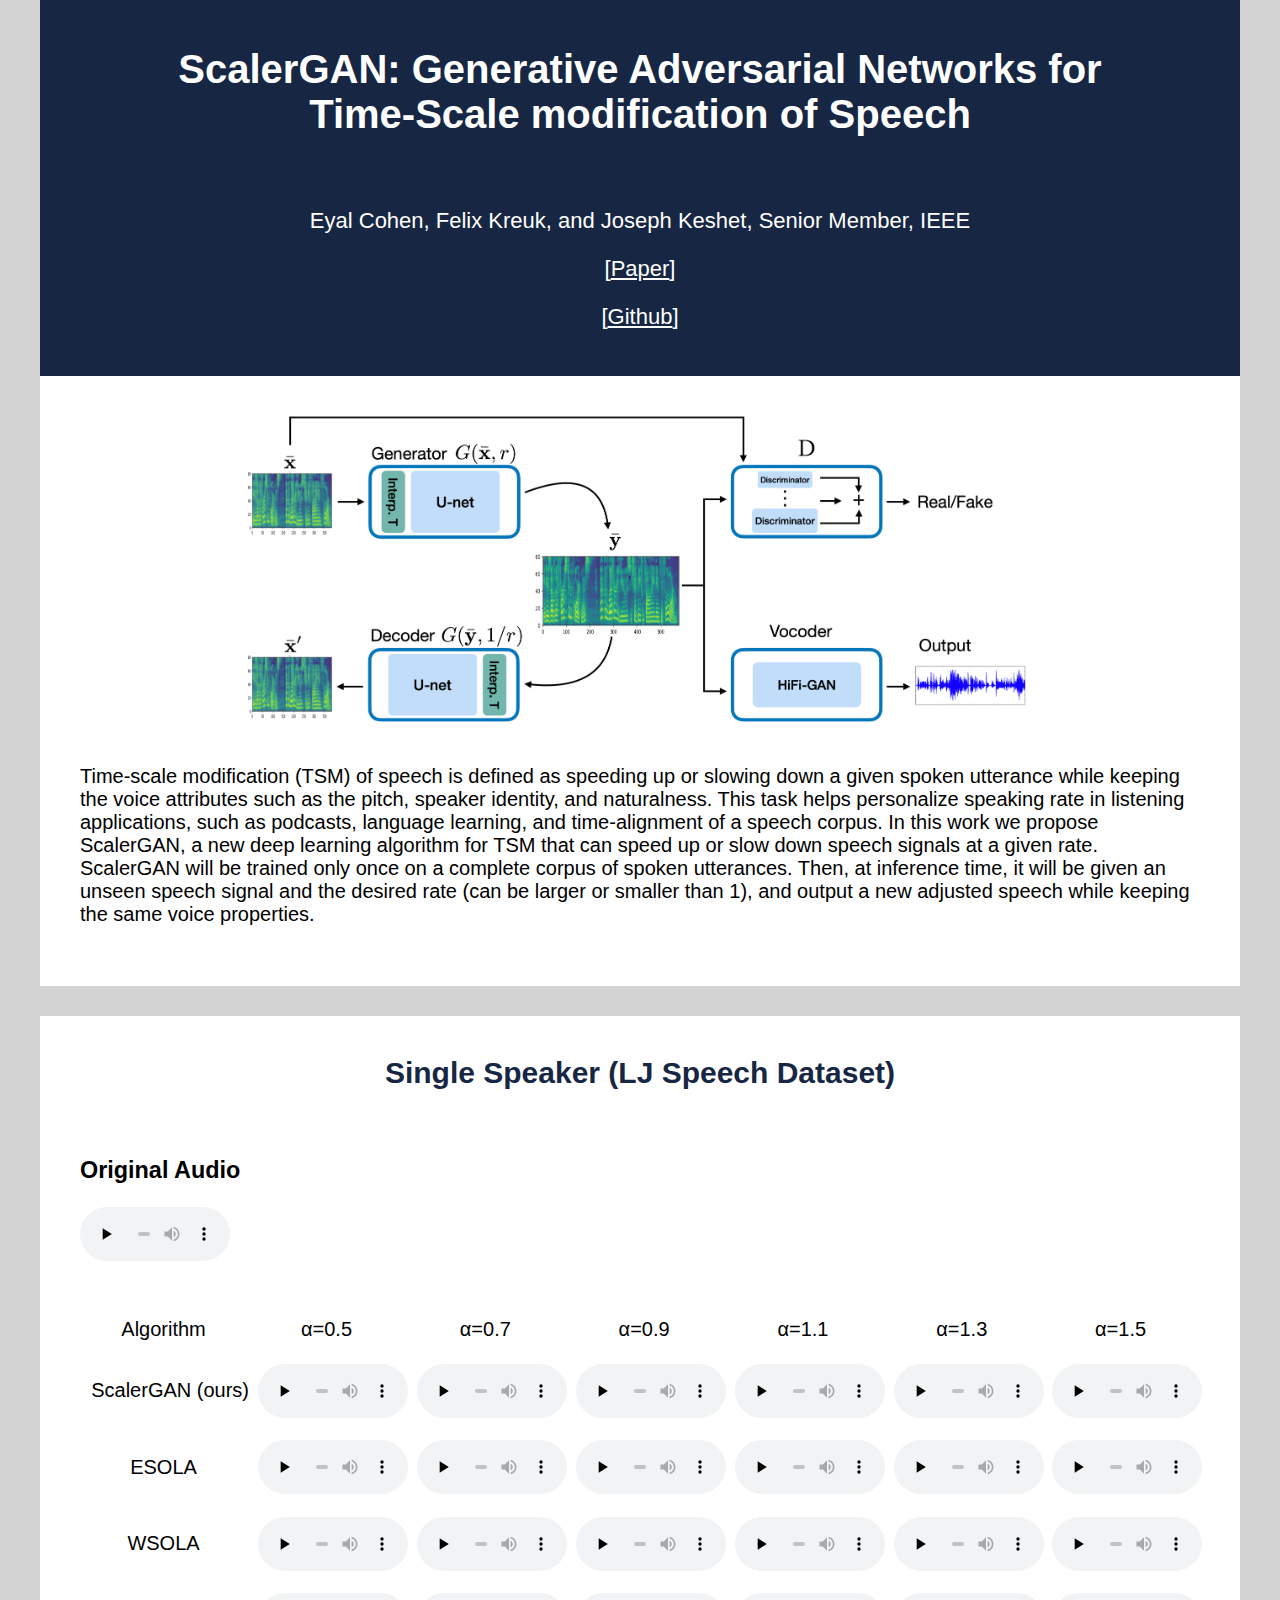
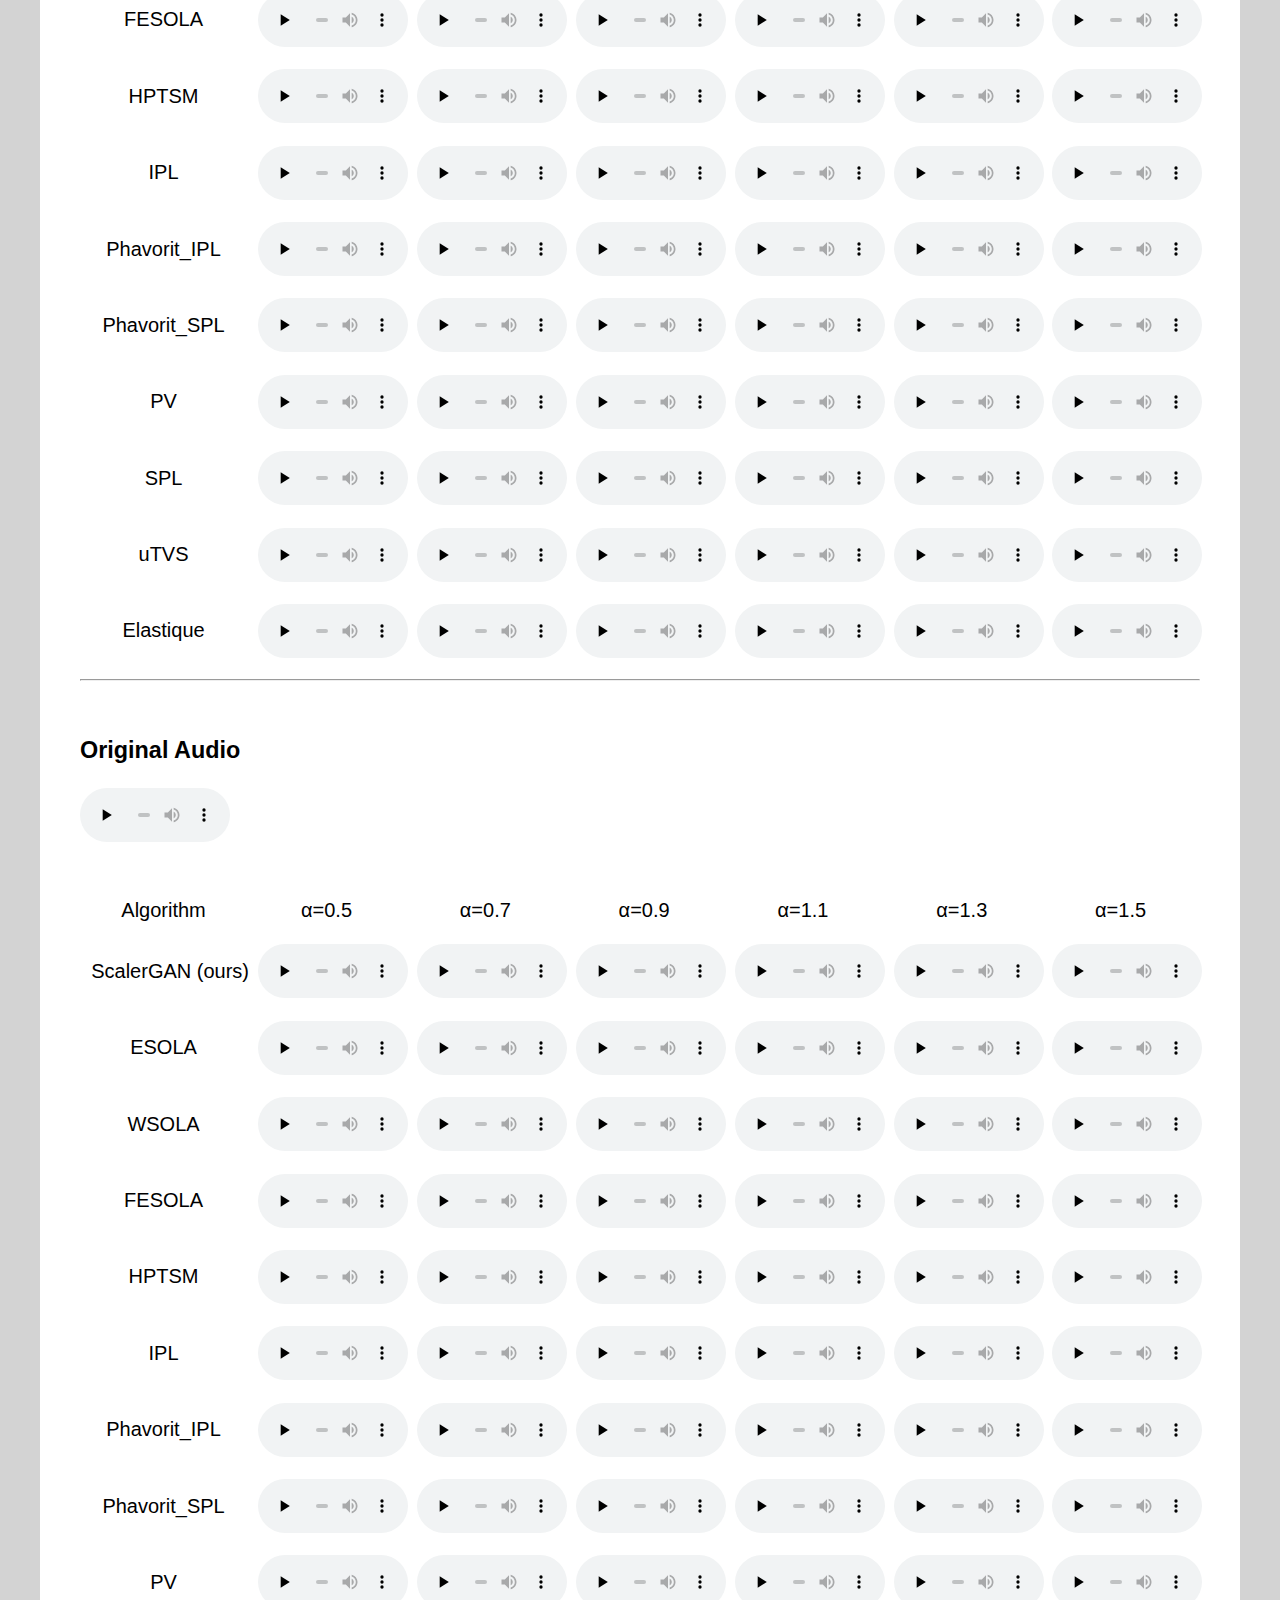
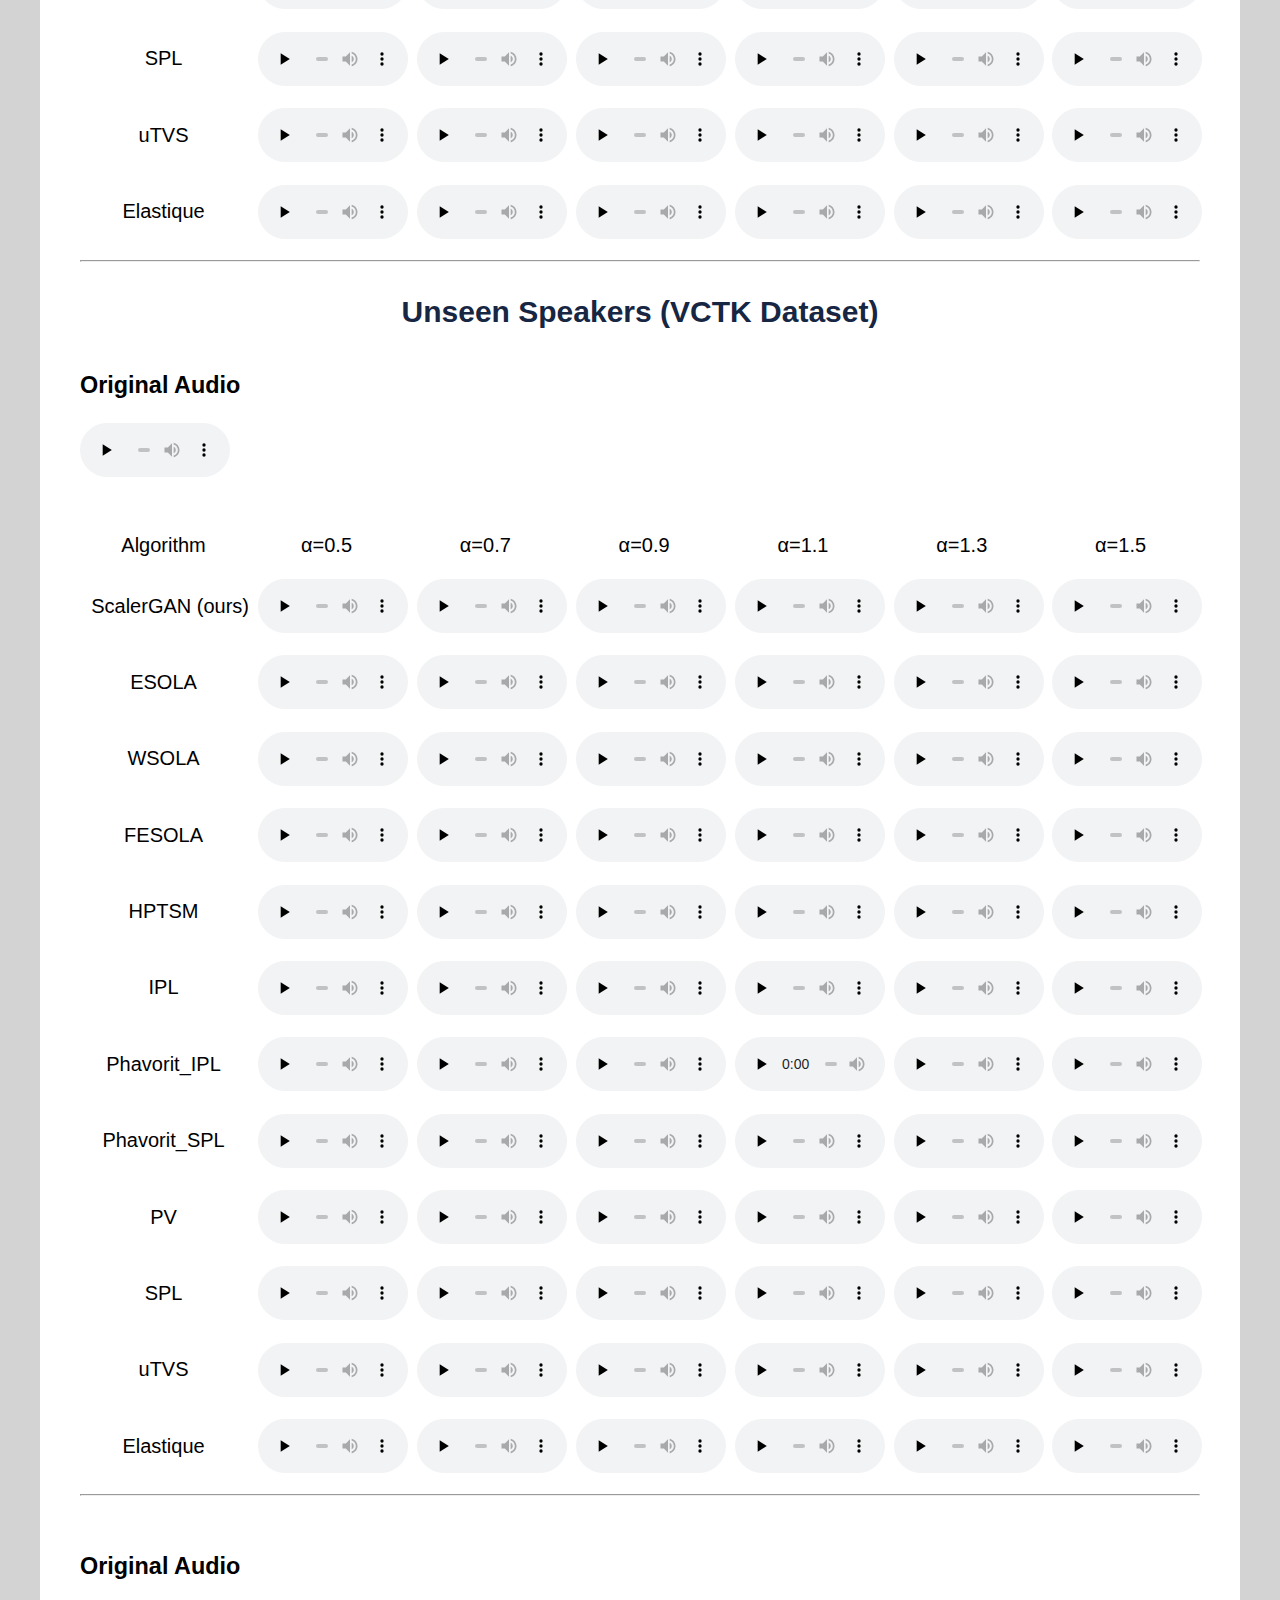
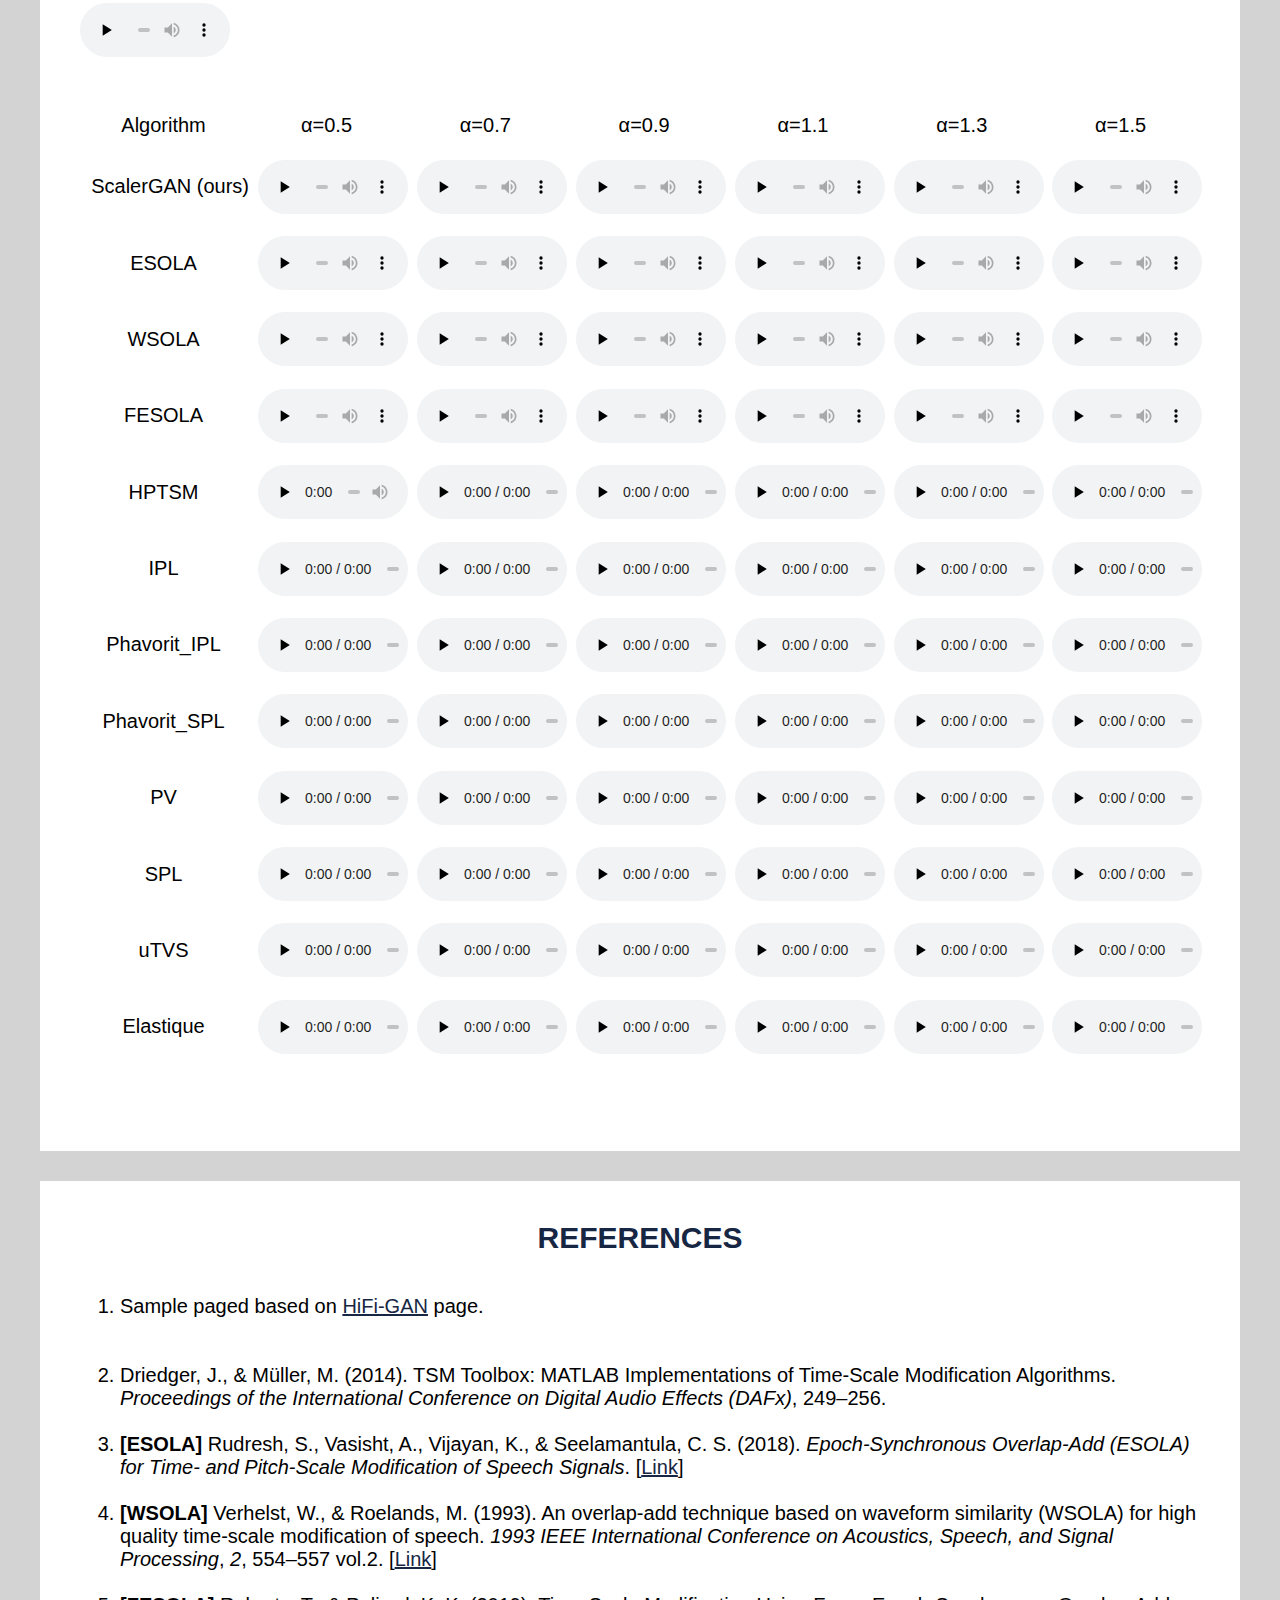
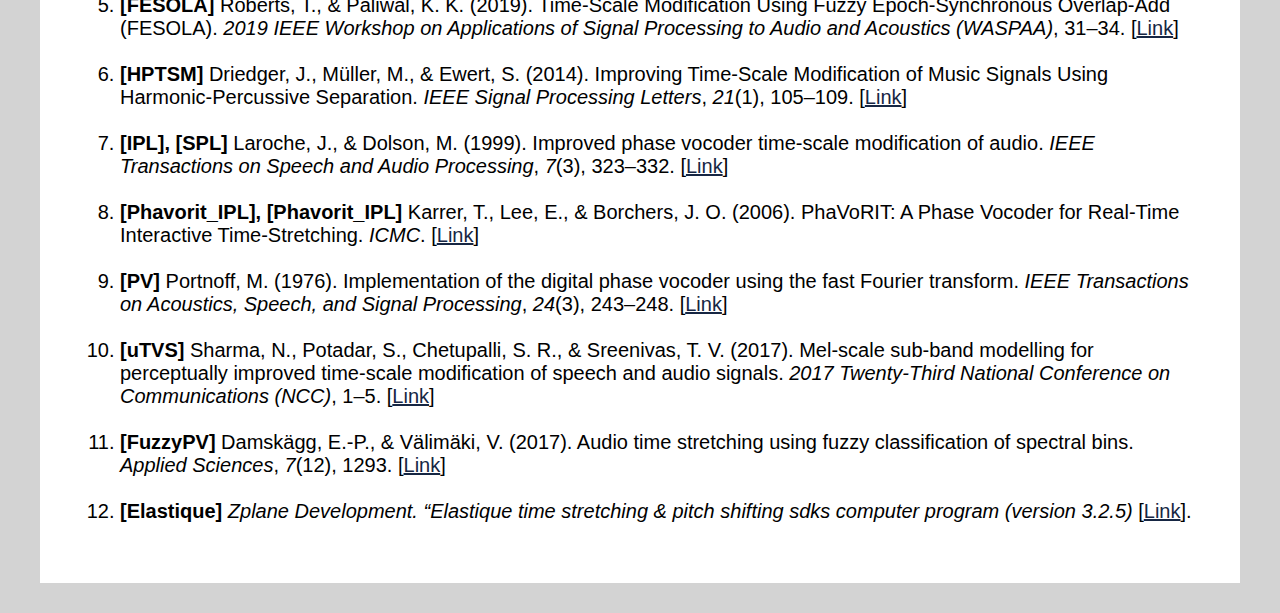
==== commit fda94bc0: "Update index.html" ====
--- a/index.html
+++ b/index.html
@@ -12,7 +12,7 @@
     <div id="intro">
         <br>
         <p>
-            Eyal Cohen and Joseph Keshet
+            Eyal Cohen, Felix Kreuk, and Joseph Keshet, Senior Member, IEEE
       </p>
        <p>
             [<a href="">Paper</a>]
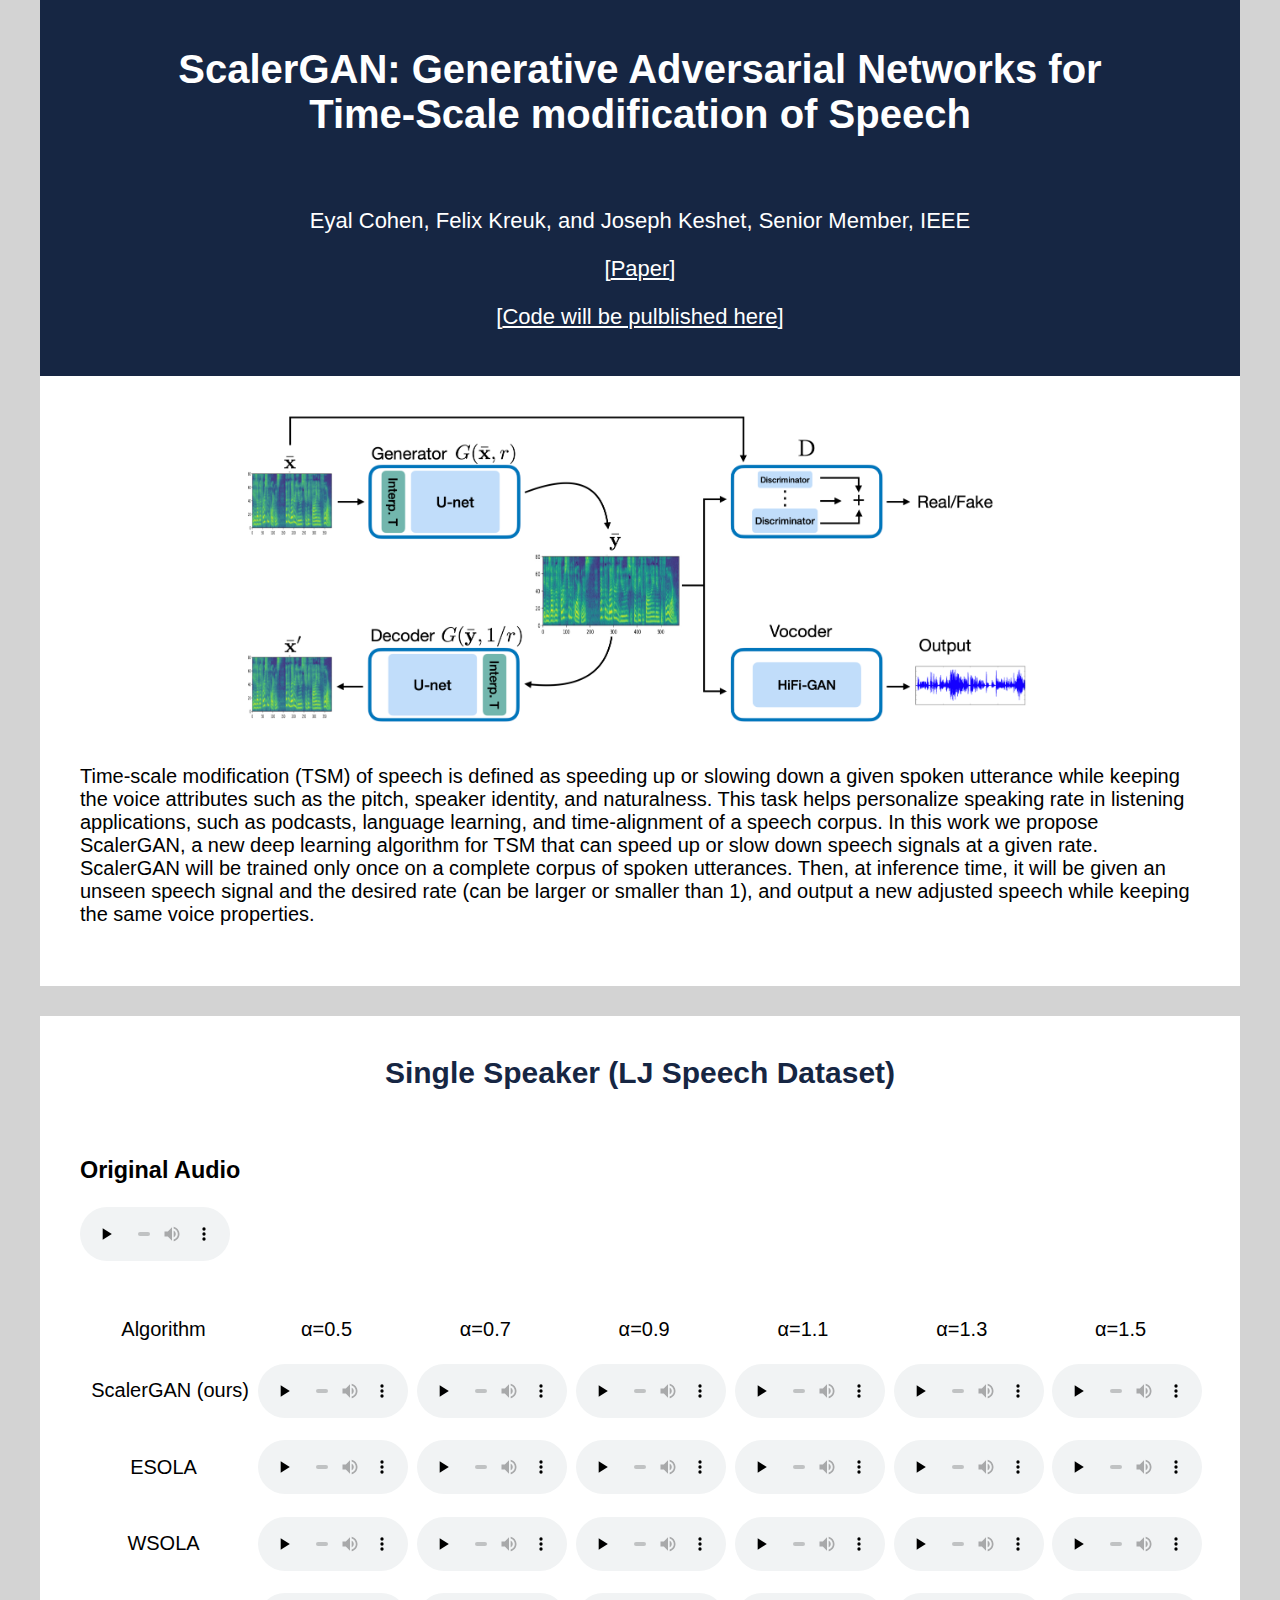
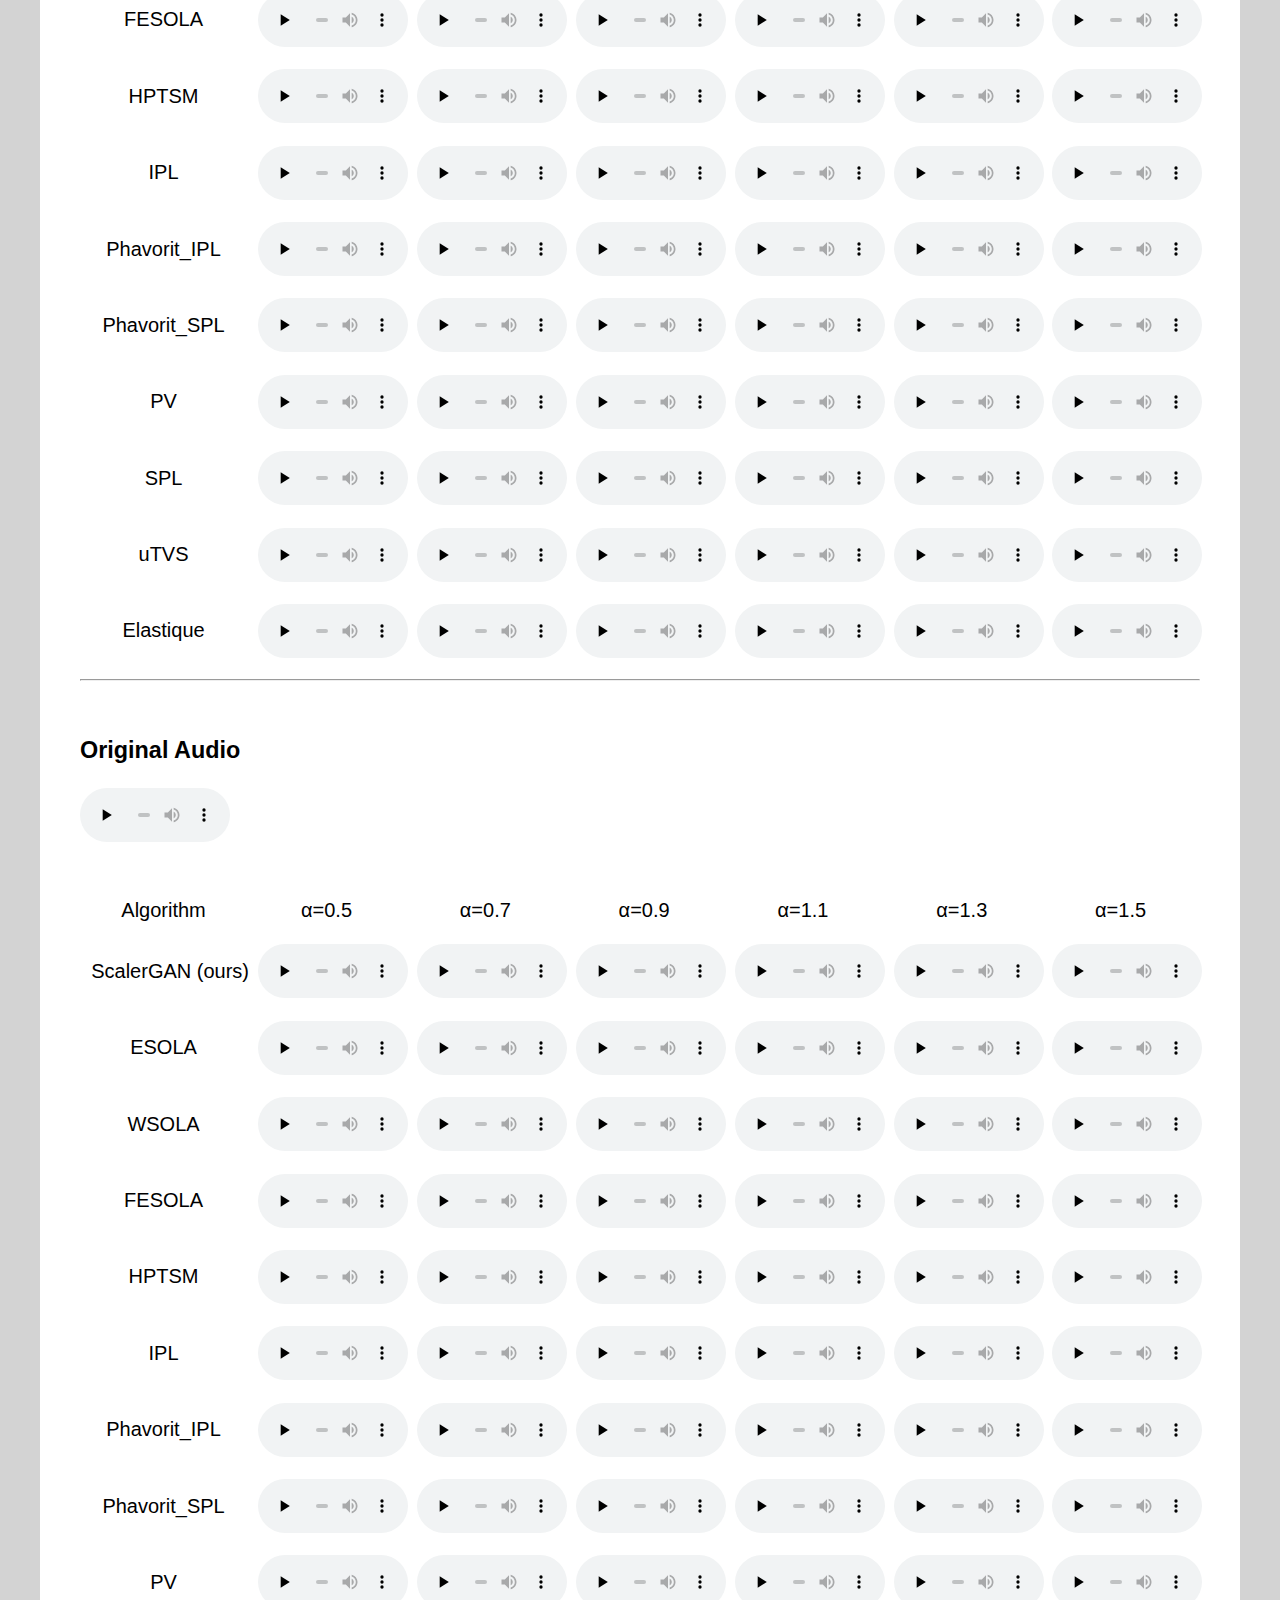
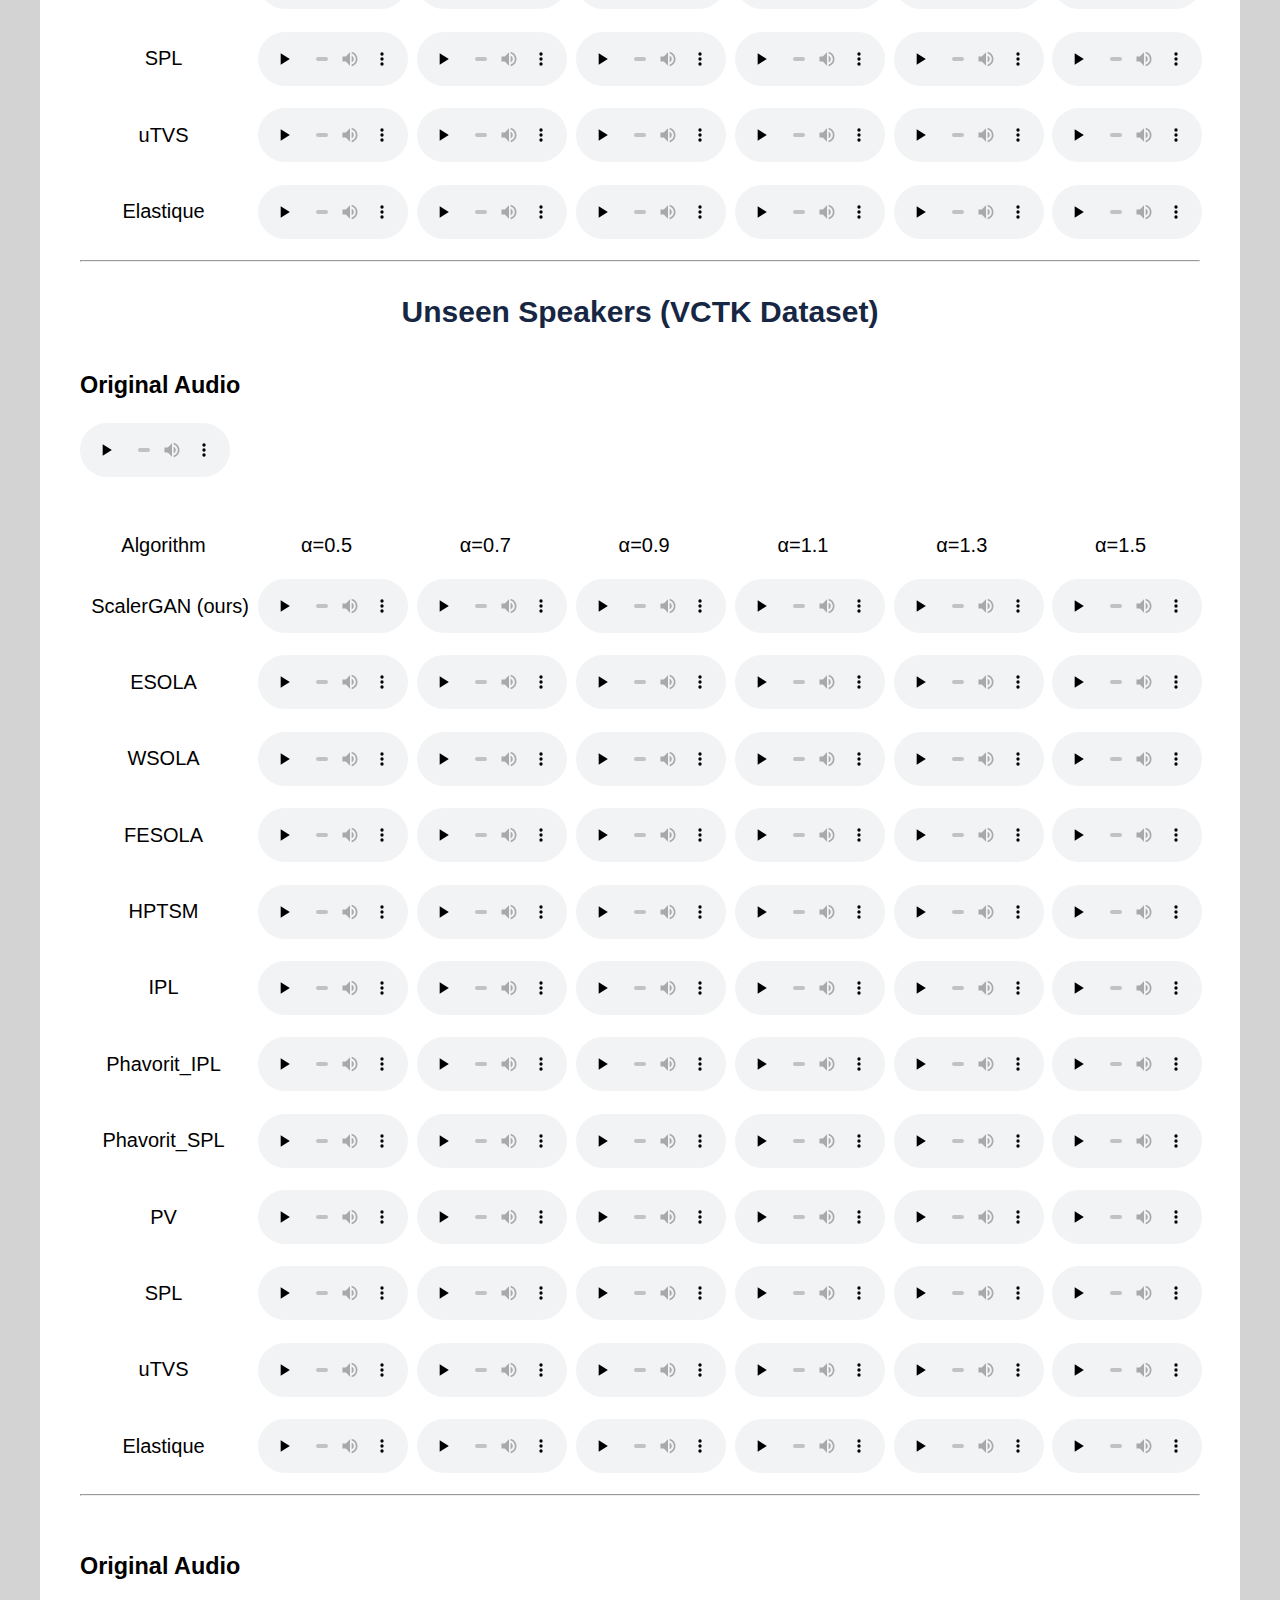
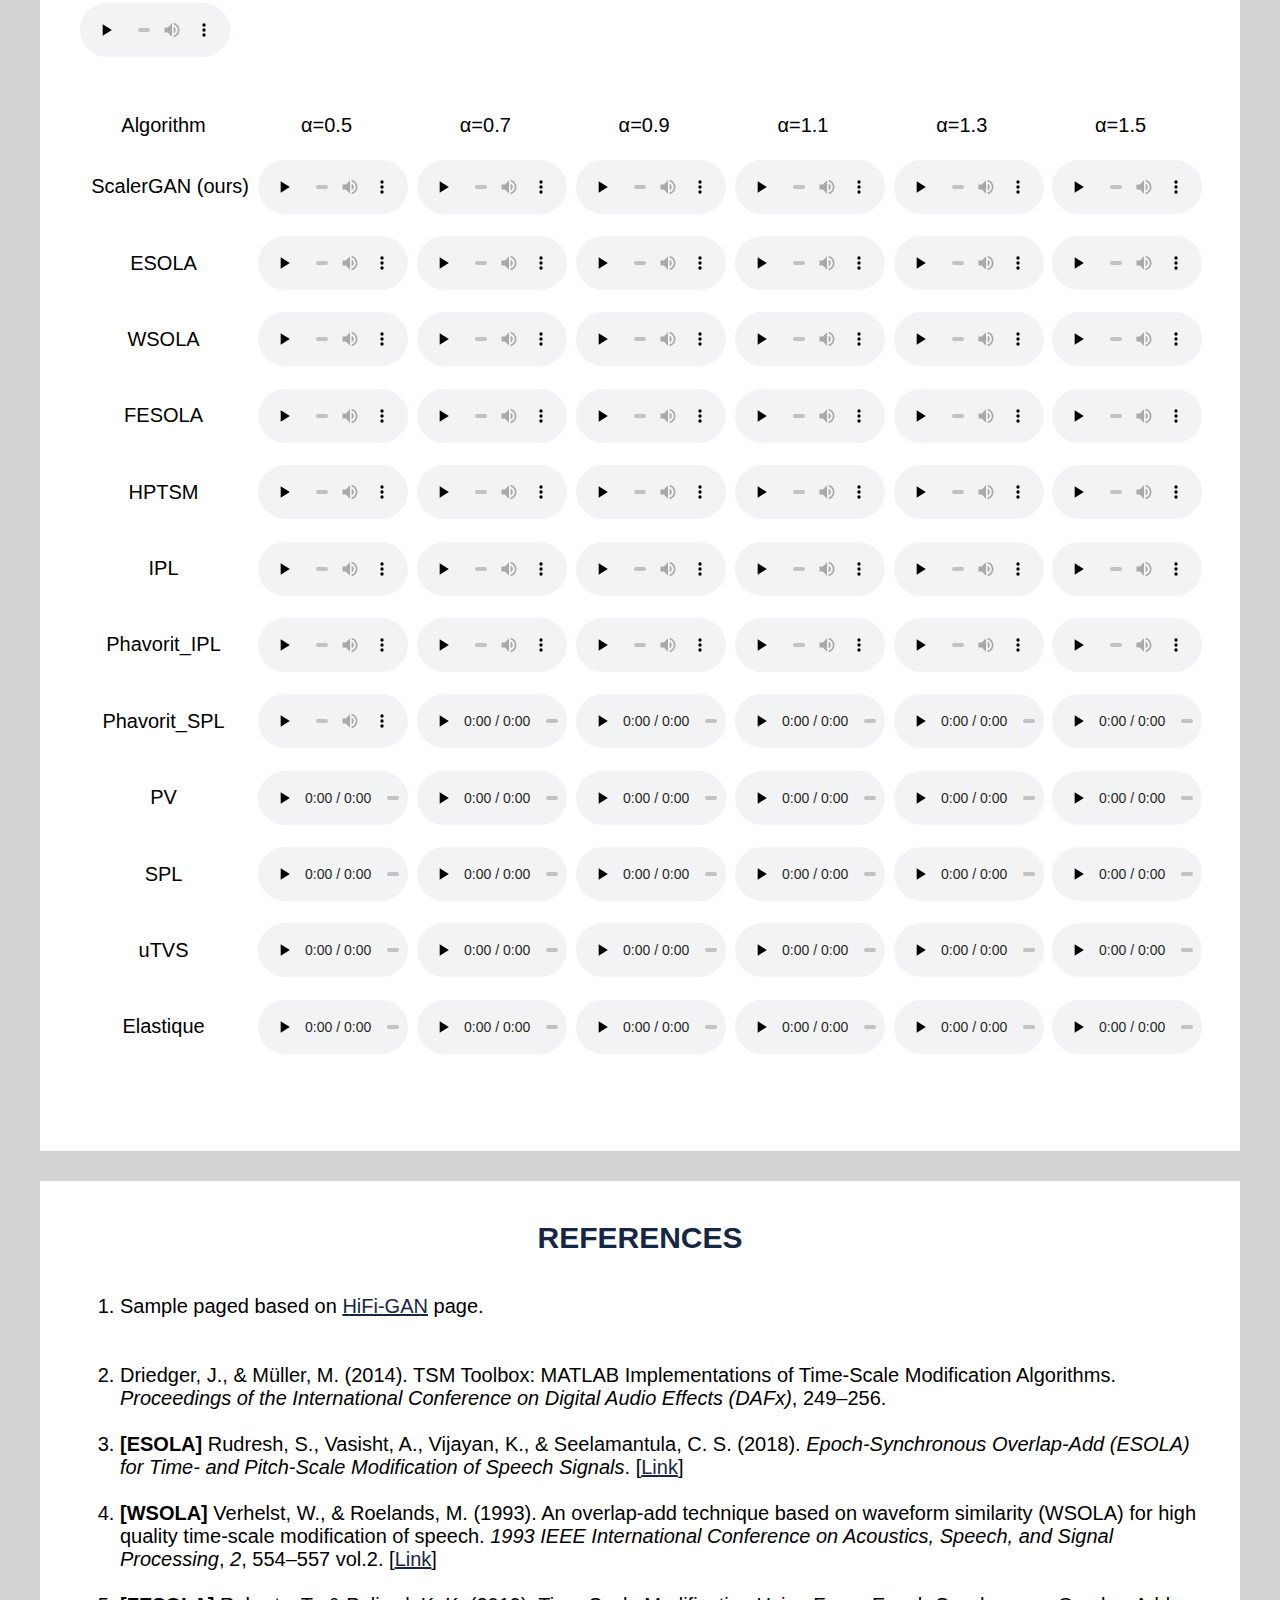
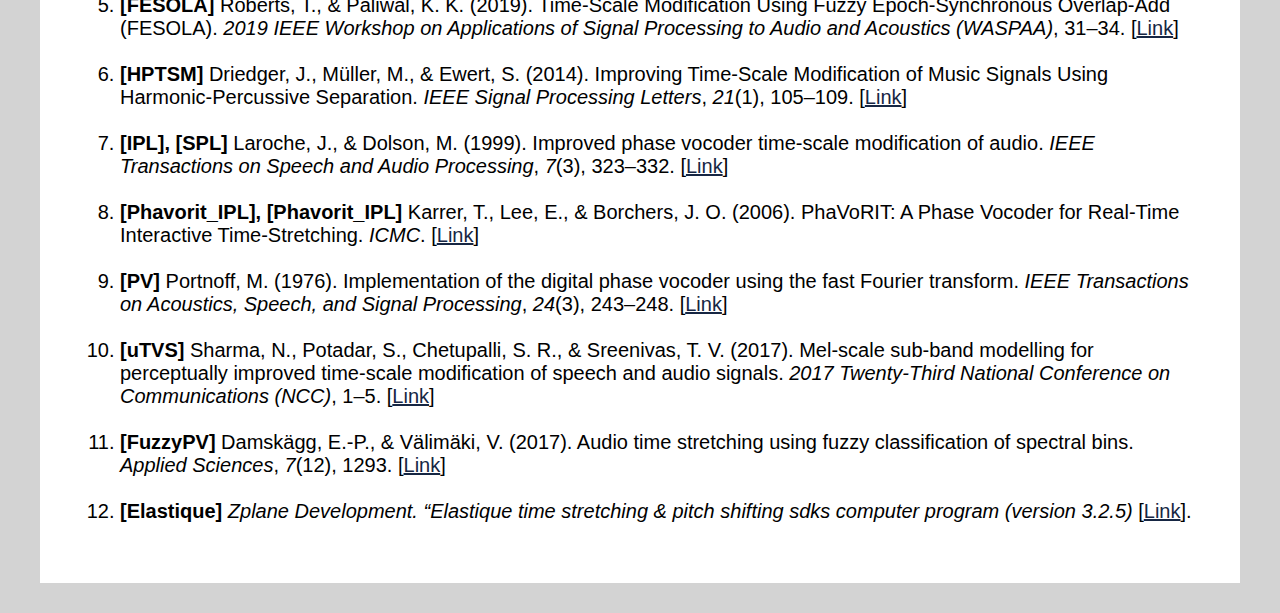
==== commit e93746b3: "Update index.html" ====
--- a/index.html
+++ b/index.html
@@ -18,7 +18,7 @@
             [<a href="">Paper</a>]
         </p>
        <p>
-            [<a href="">Github</a>]
+            [<a href="">Code will be pulblished here</a>]
         </p>
     </div>
 </div>
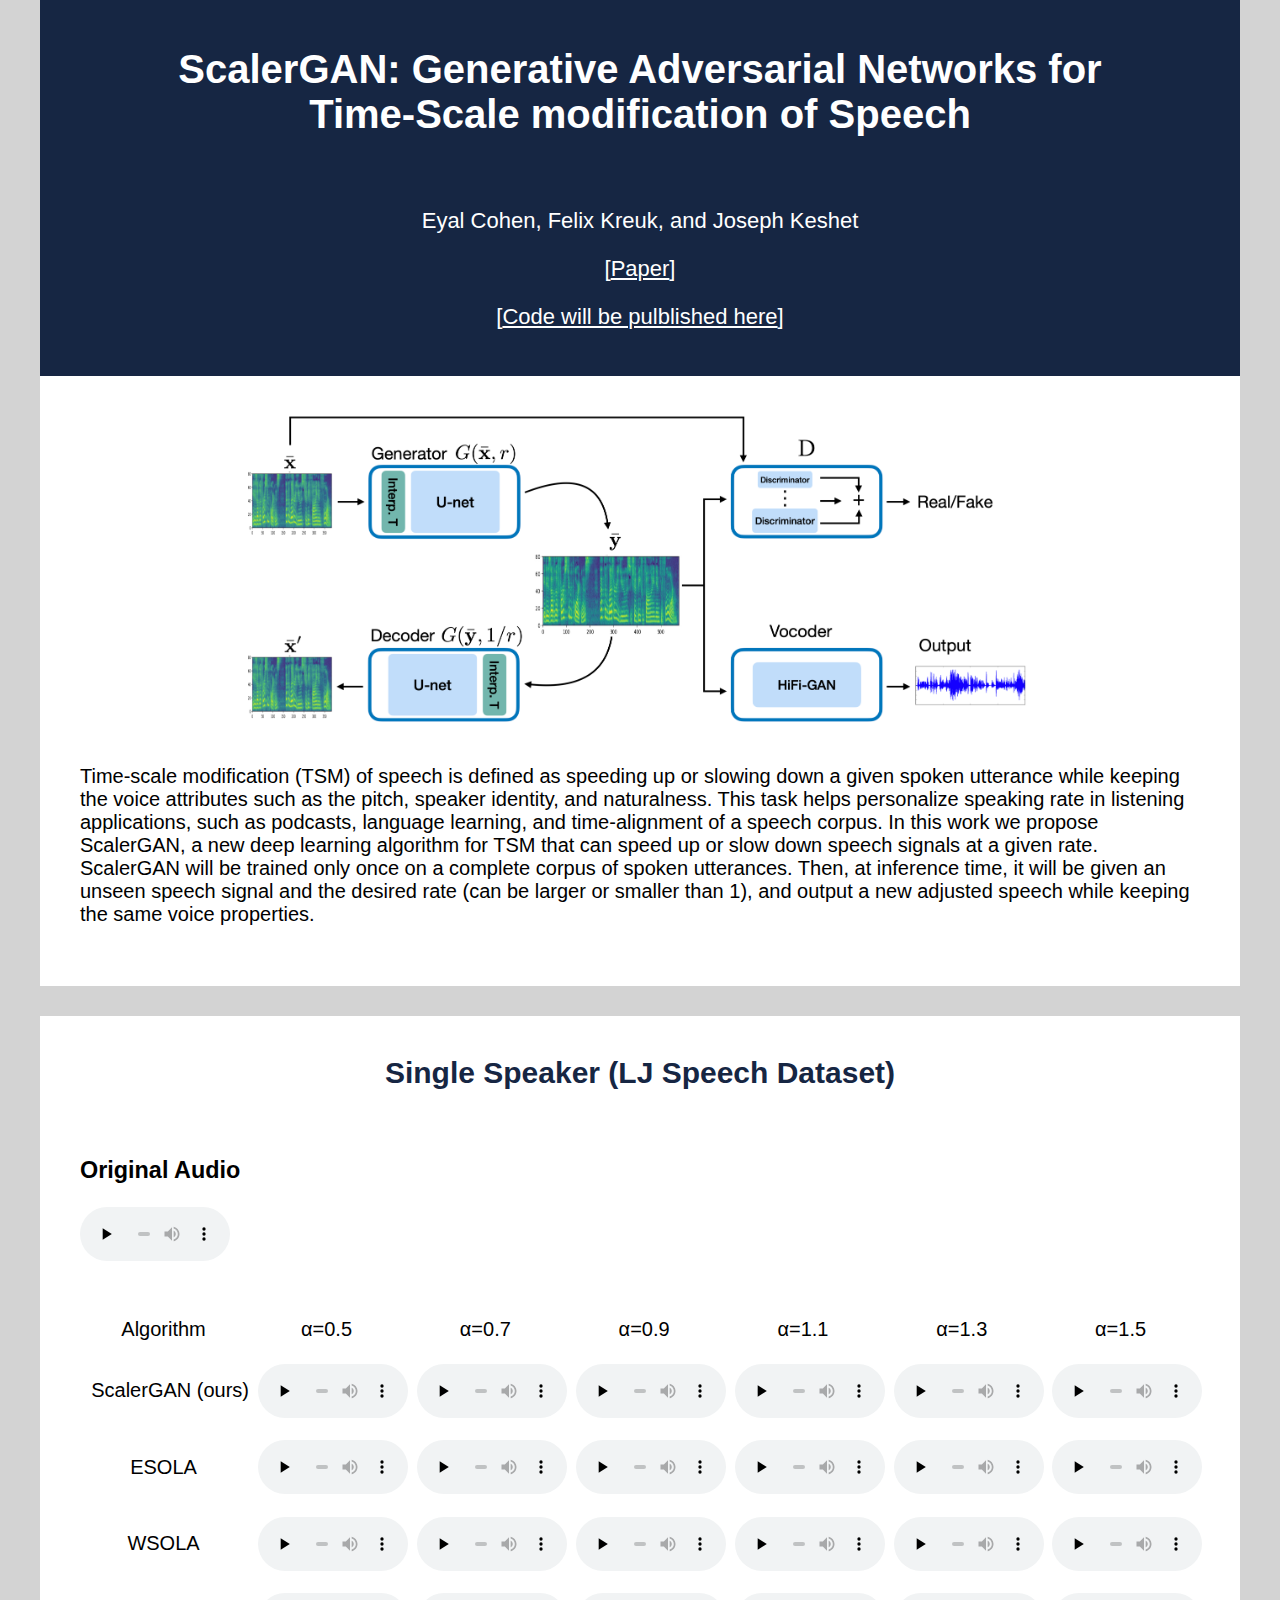
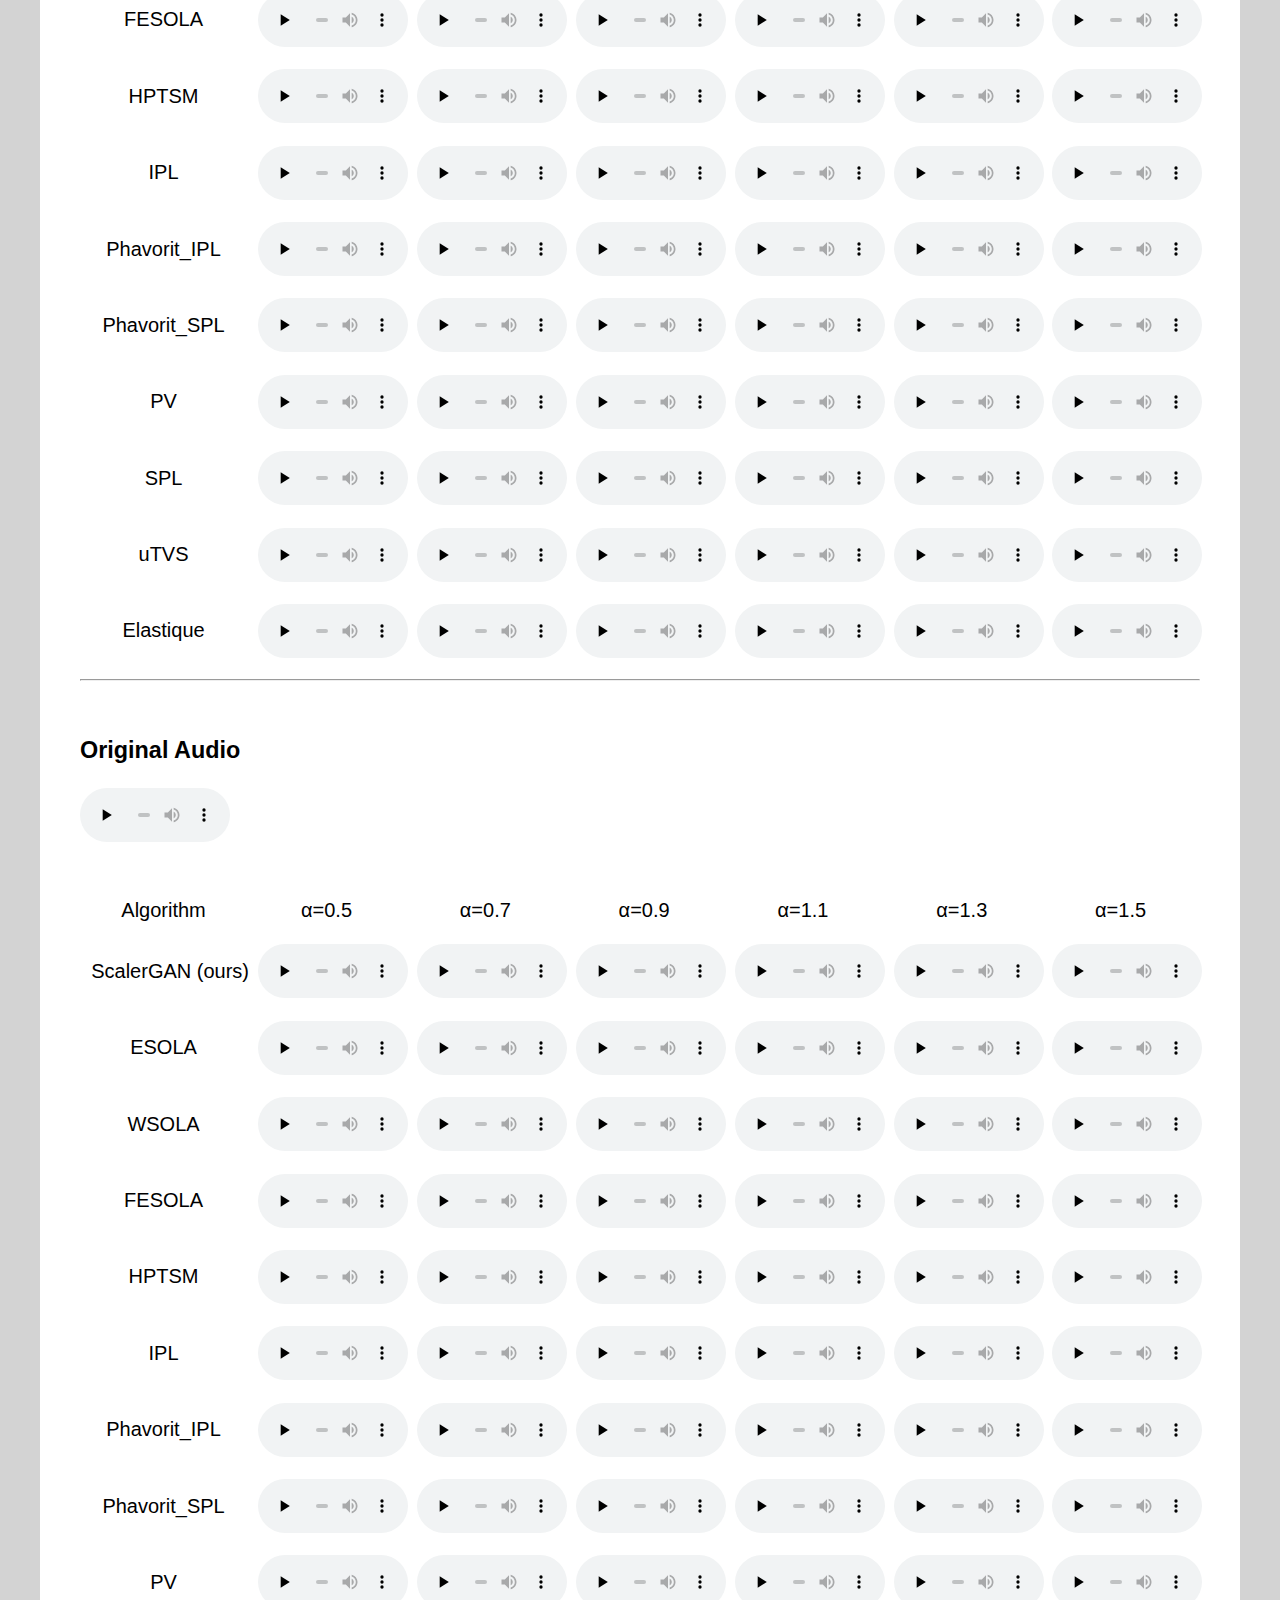
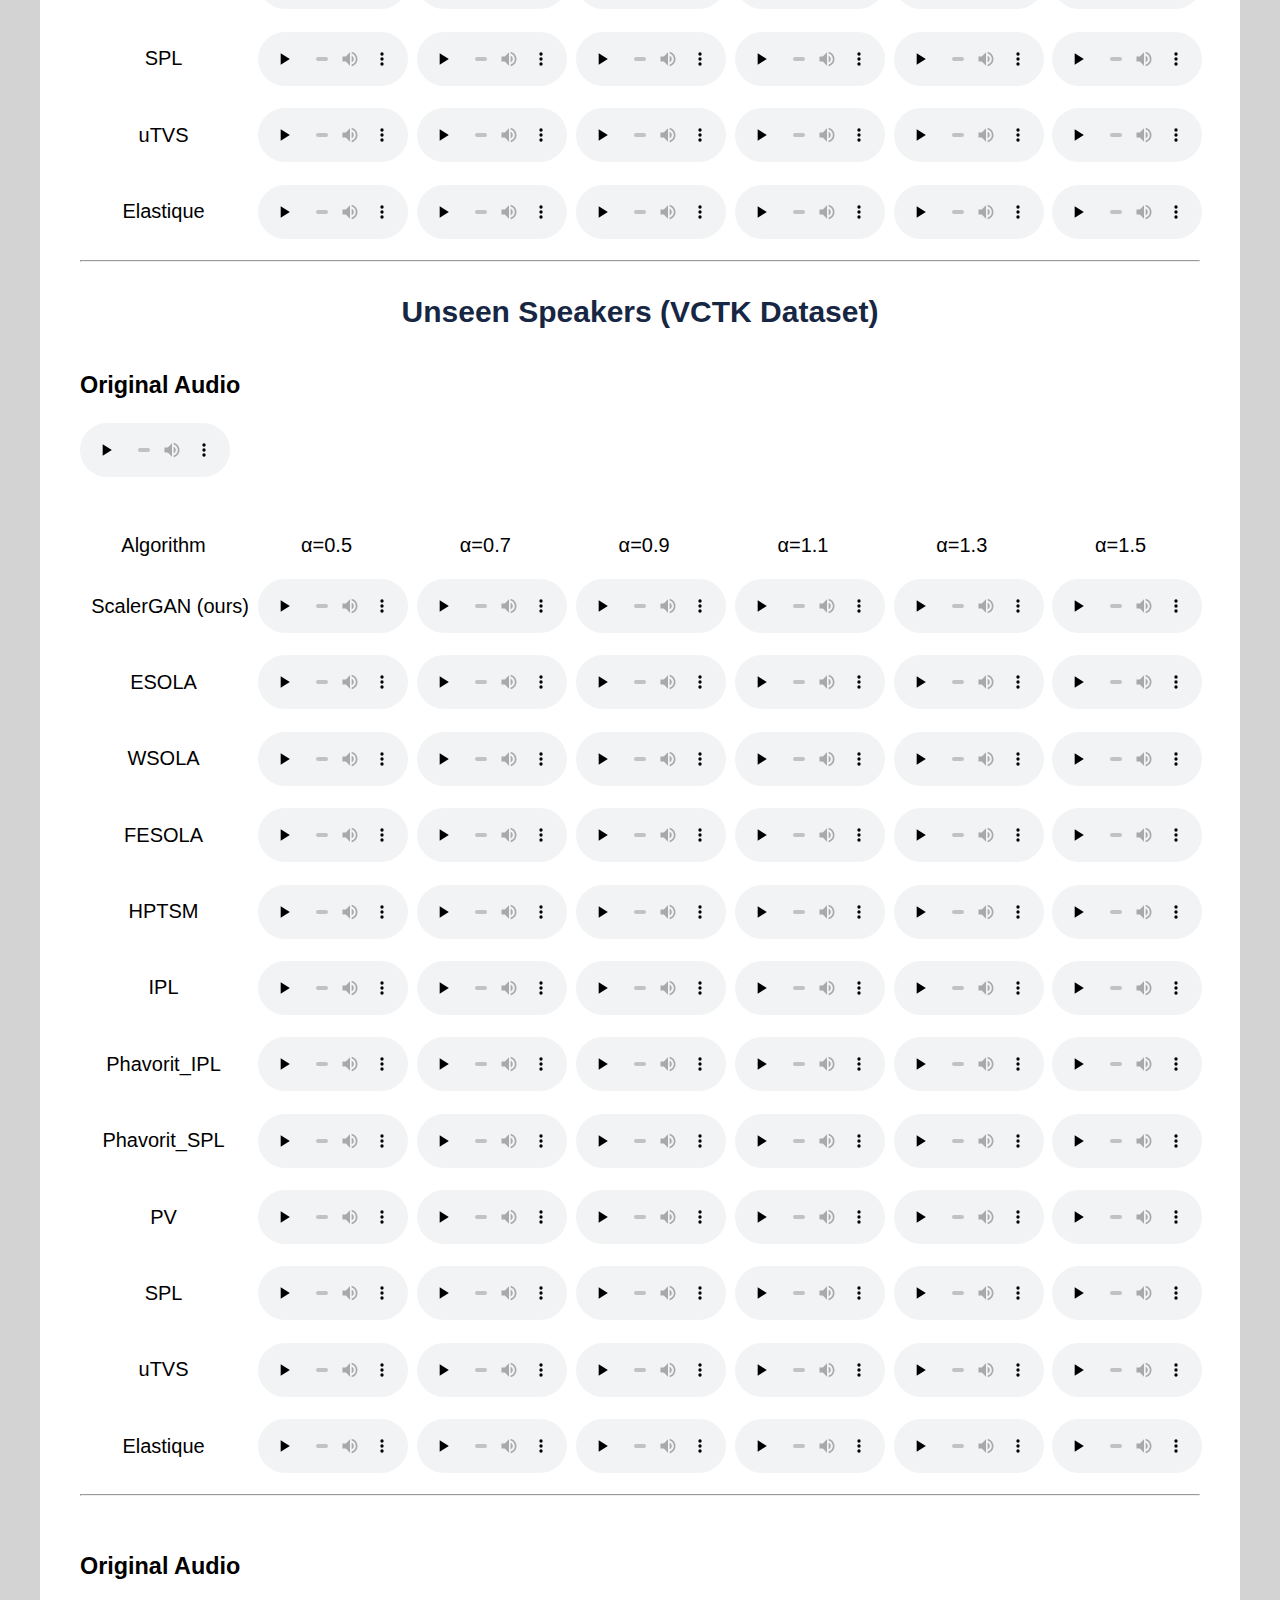
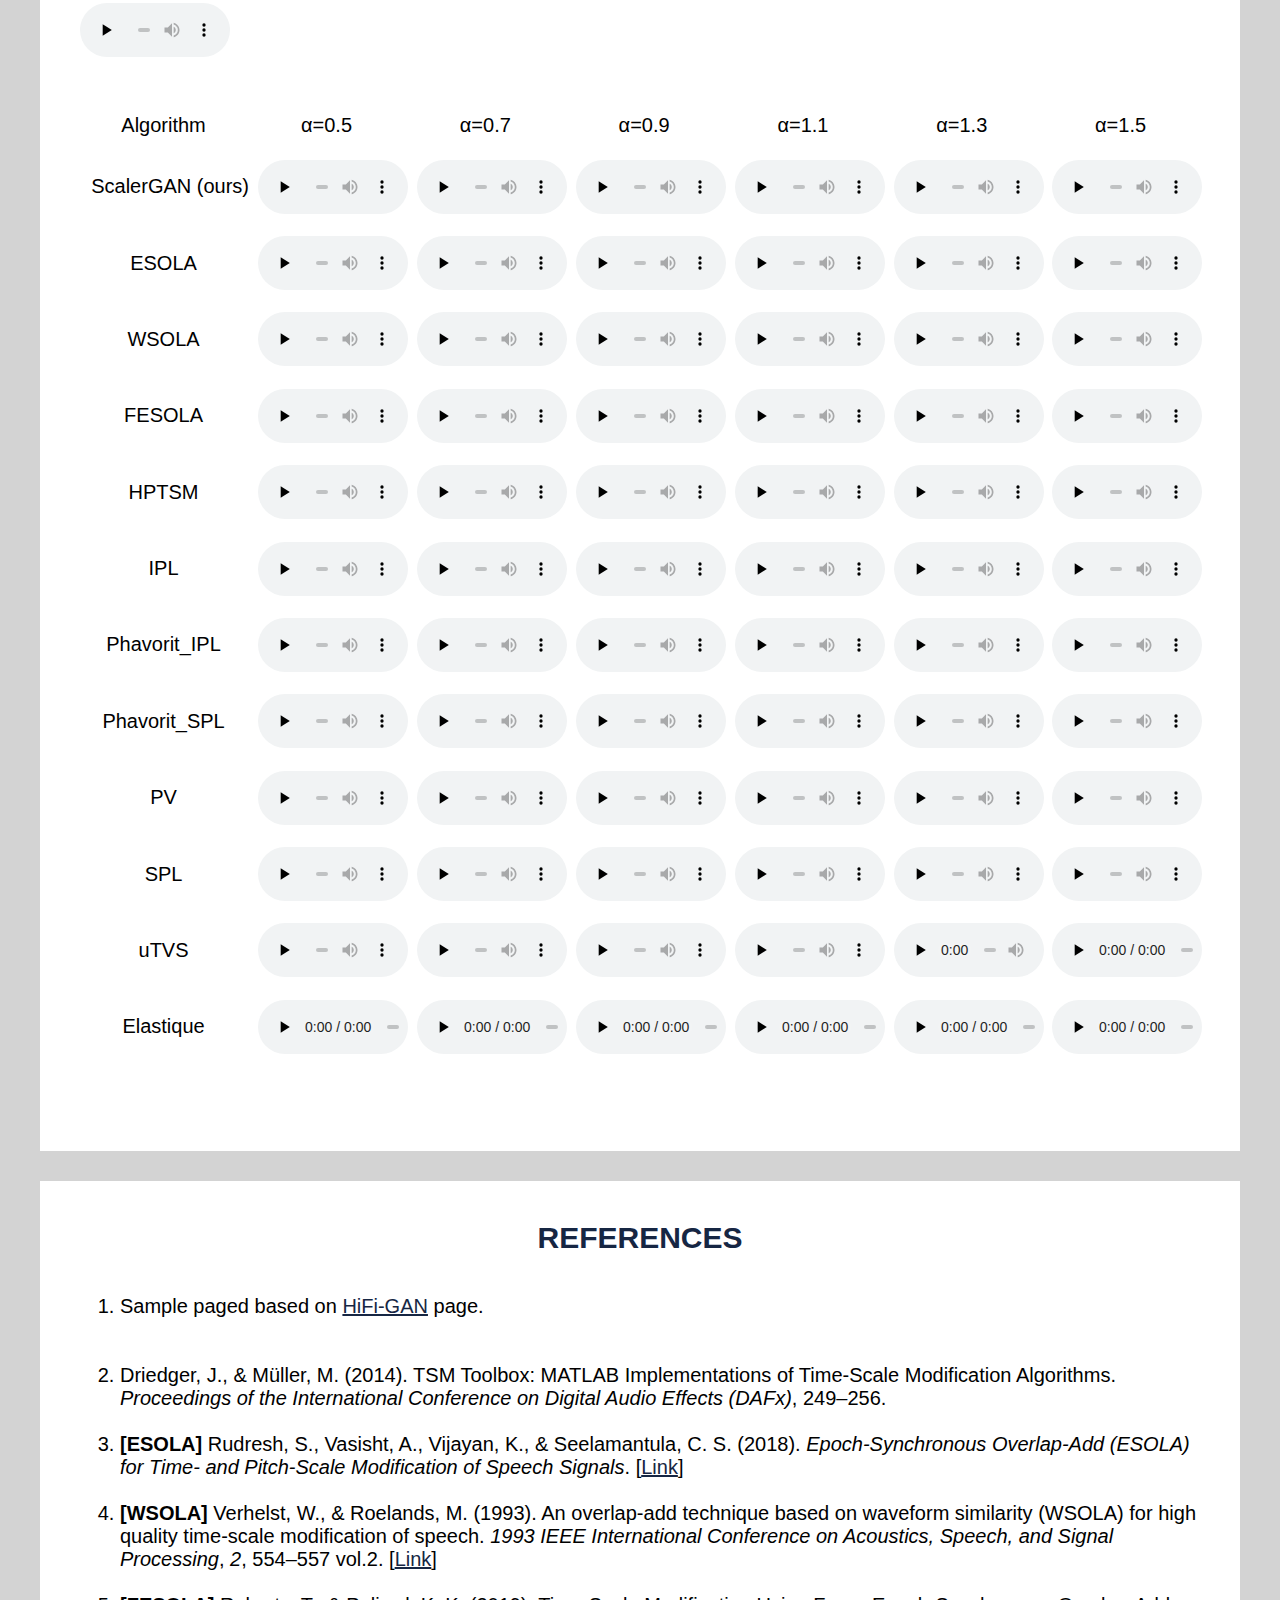
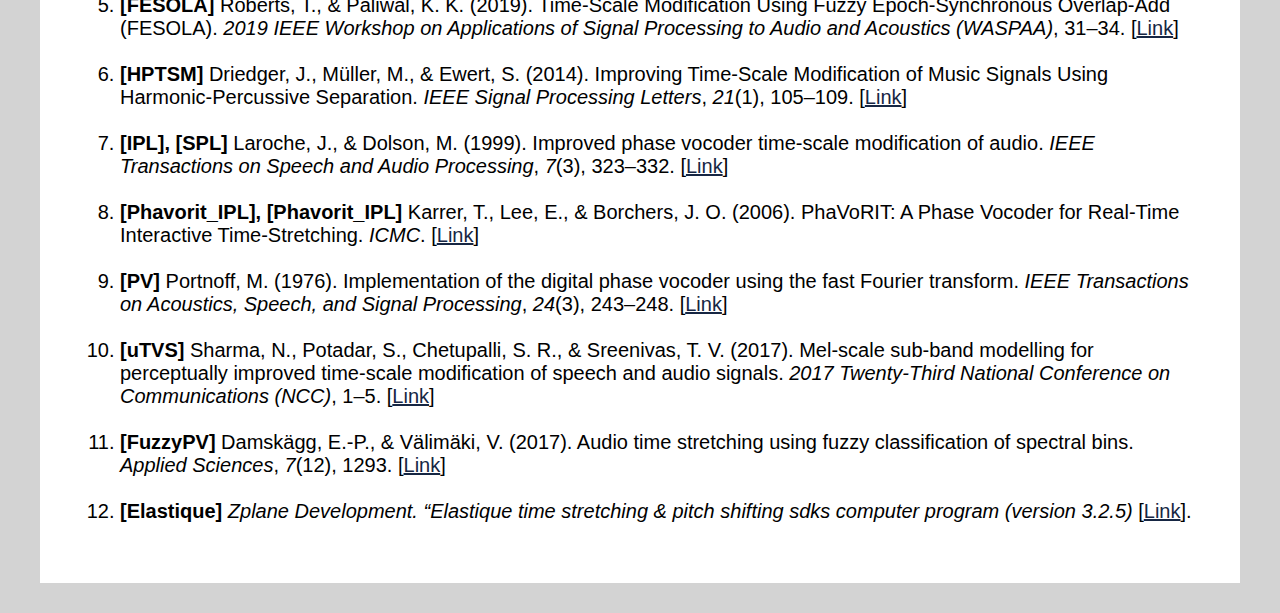
==== commit 5f249d7d: "Update index.html" ====
--- a/index.html
+++ b/index.html
@@ -12,7 +12,7 @@
     <div id="intro">
         <br>
         <p>
-            Eyal Cohen, Felix Kreuk, and Joseph Keshet, Senior Member, IEEE
+            Eyal Cohen, Felix Kreuk, and Joseph Keshet
       </p>
        <p>
             [<a href="">Paper</a>]
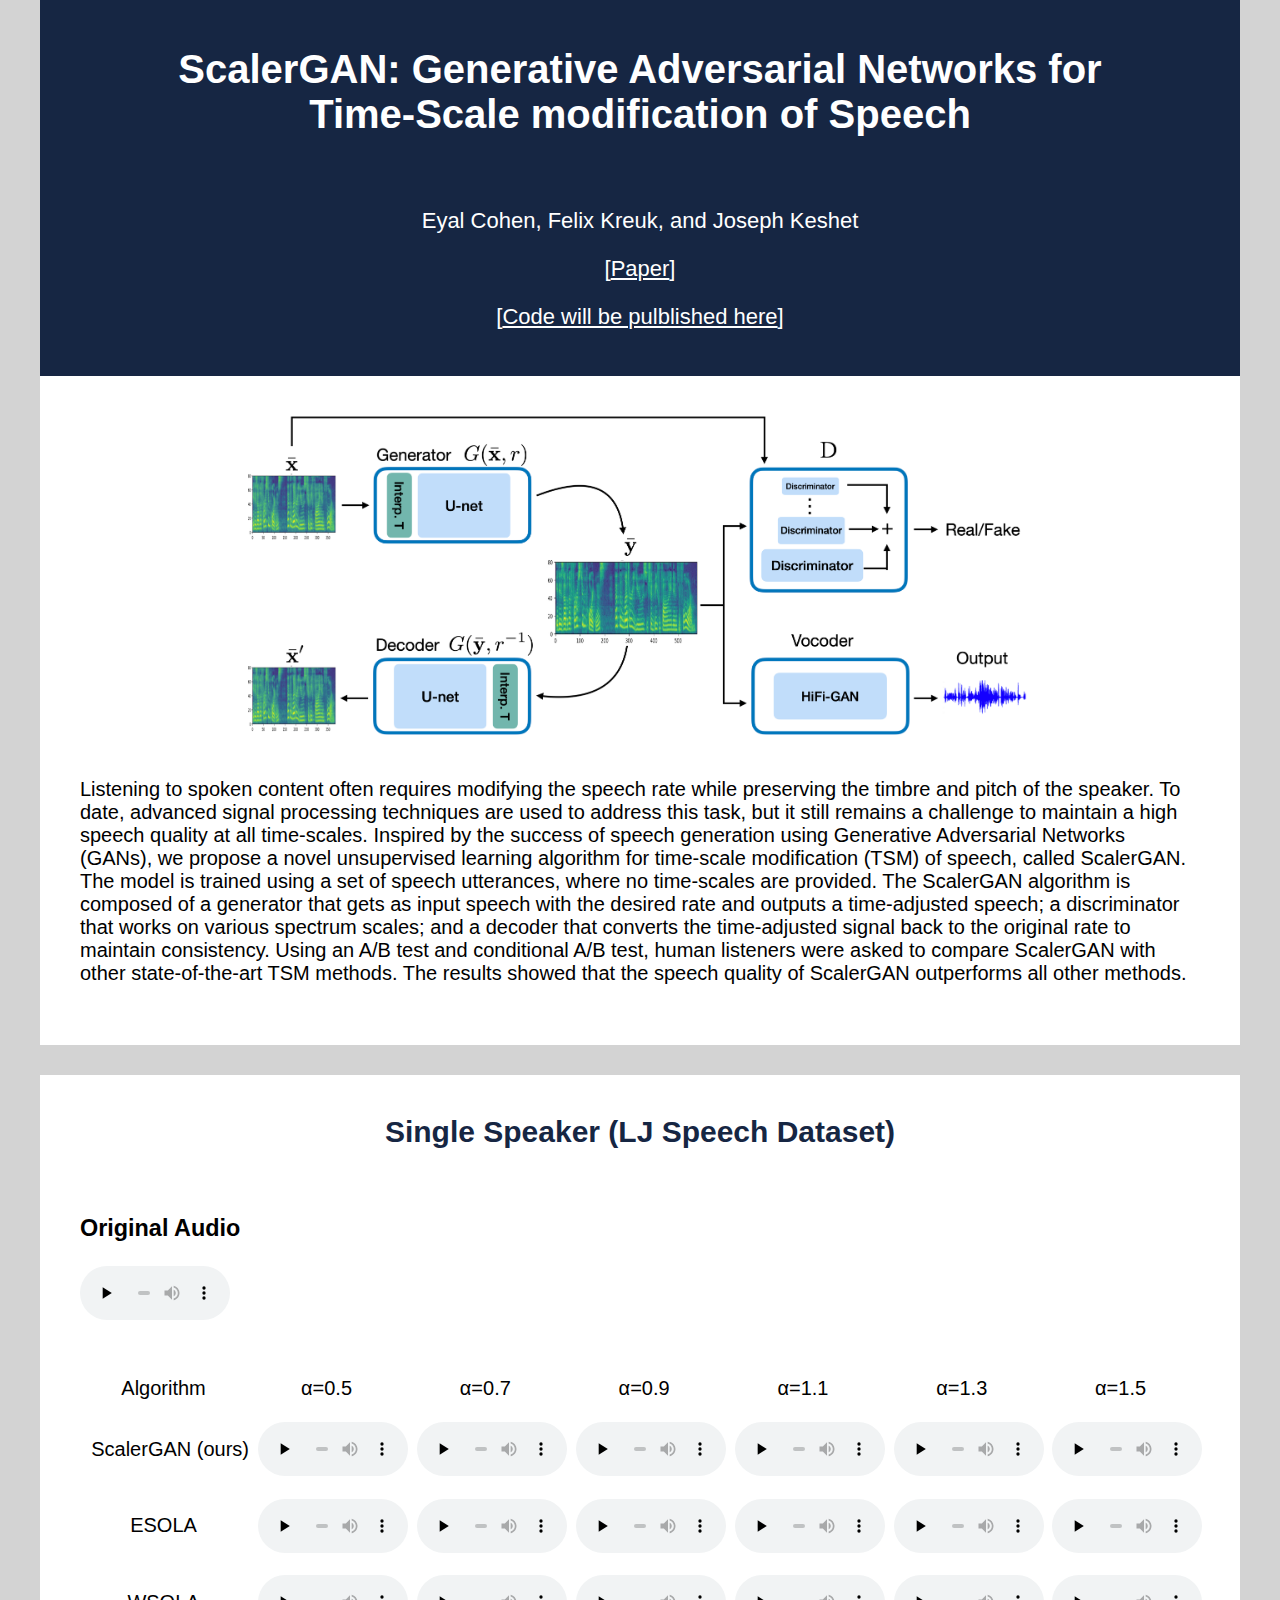
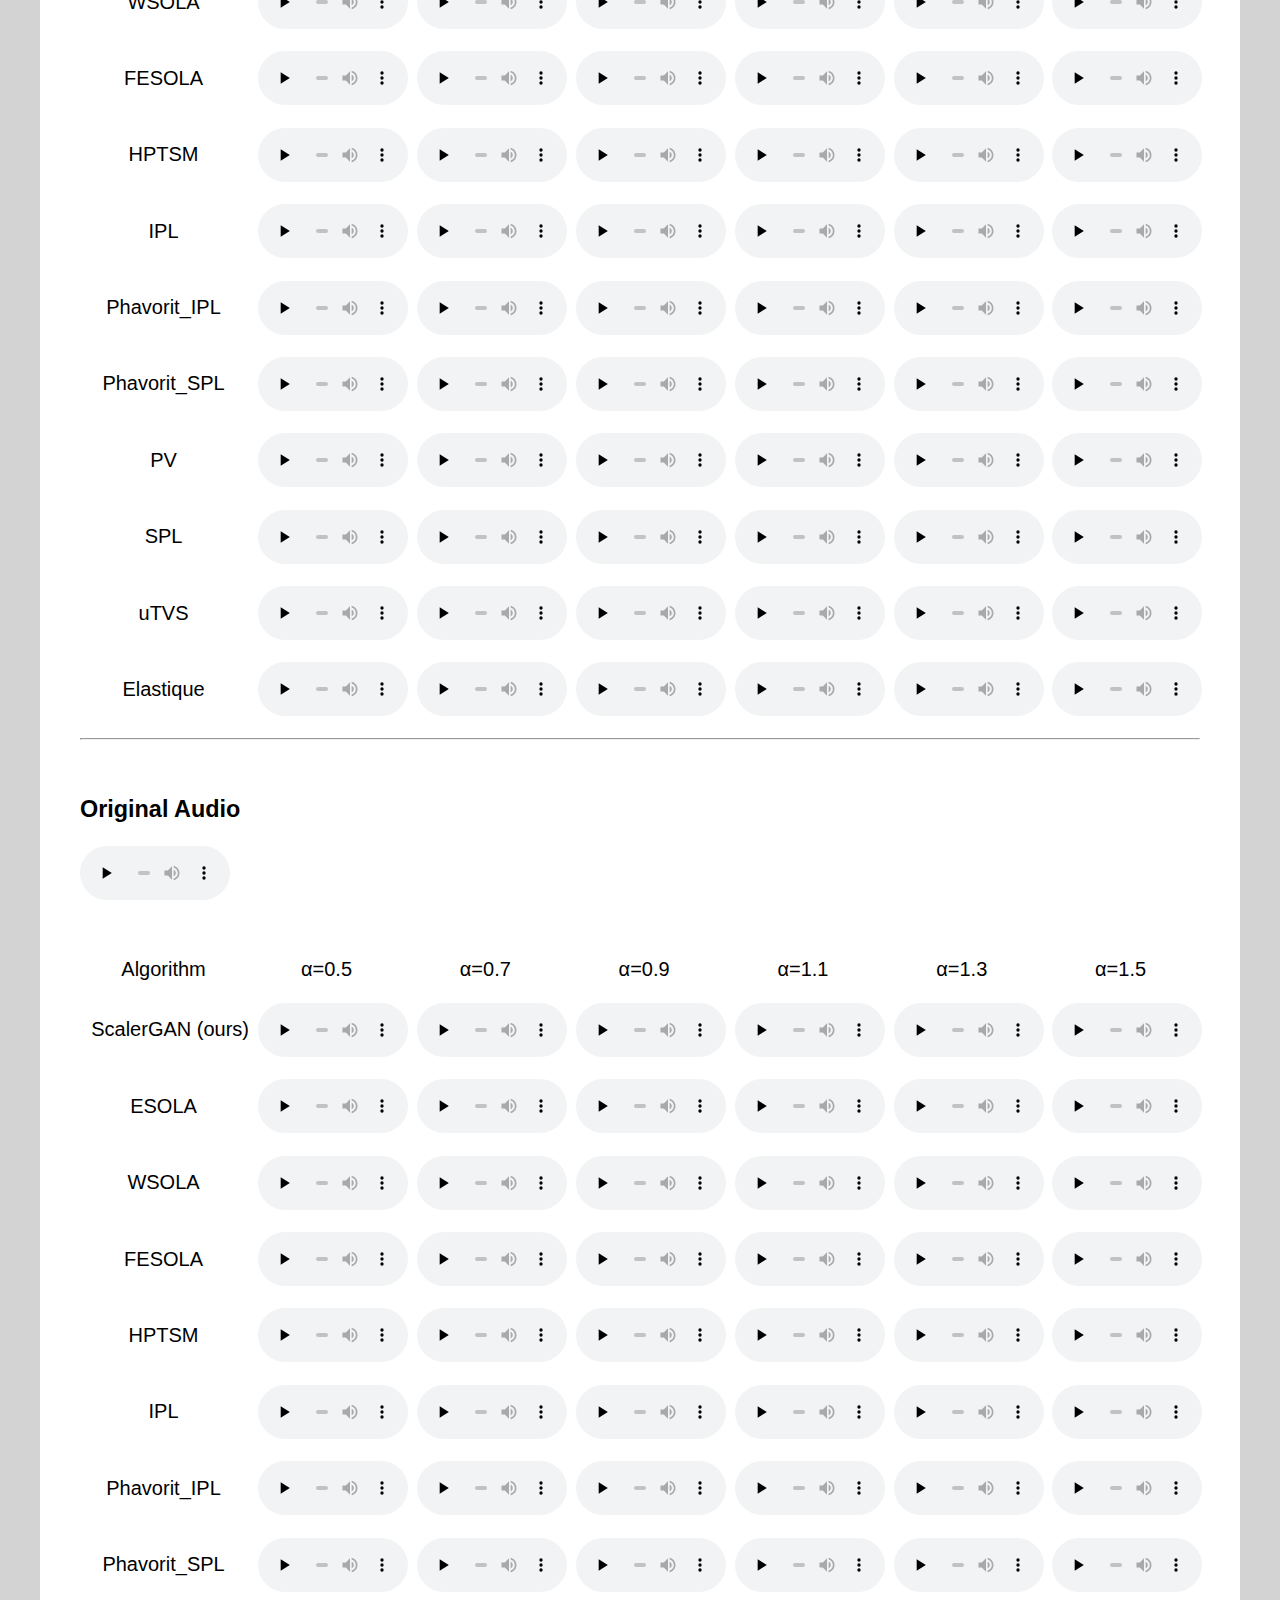
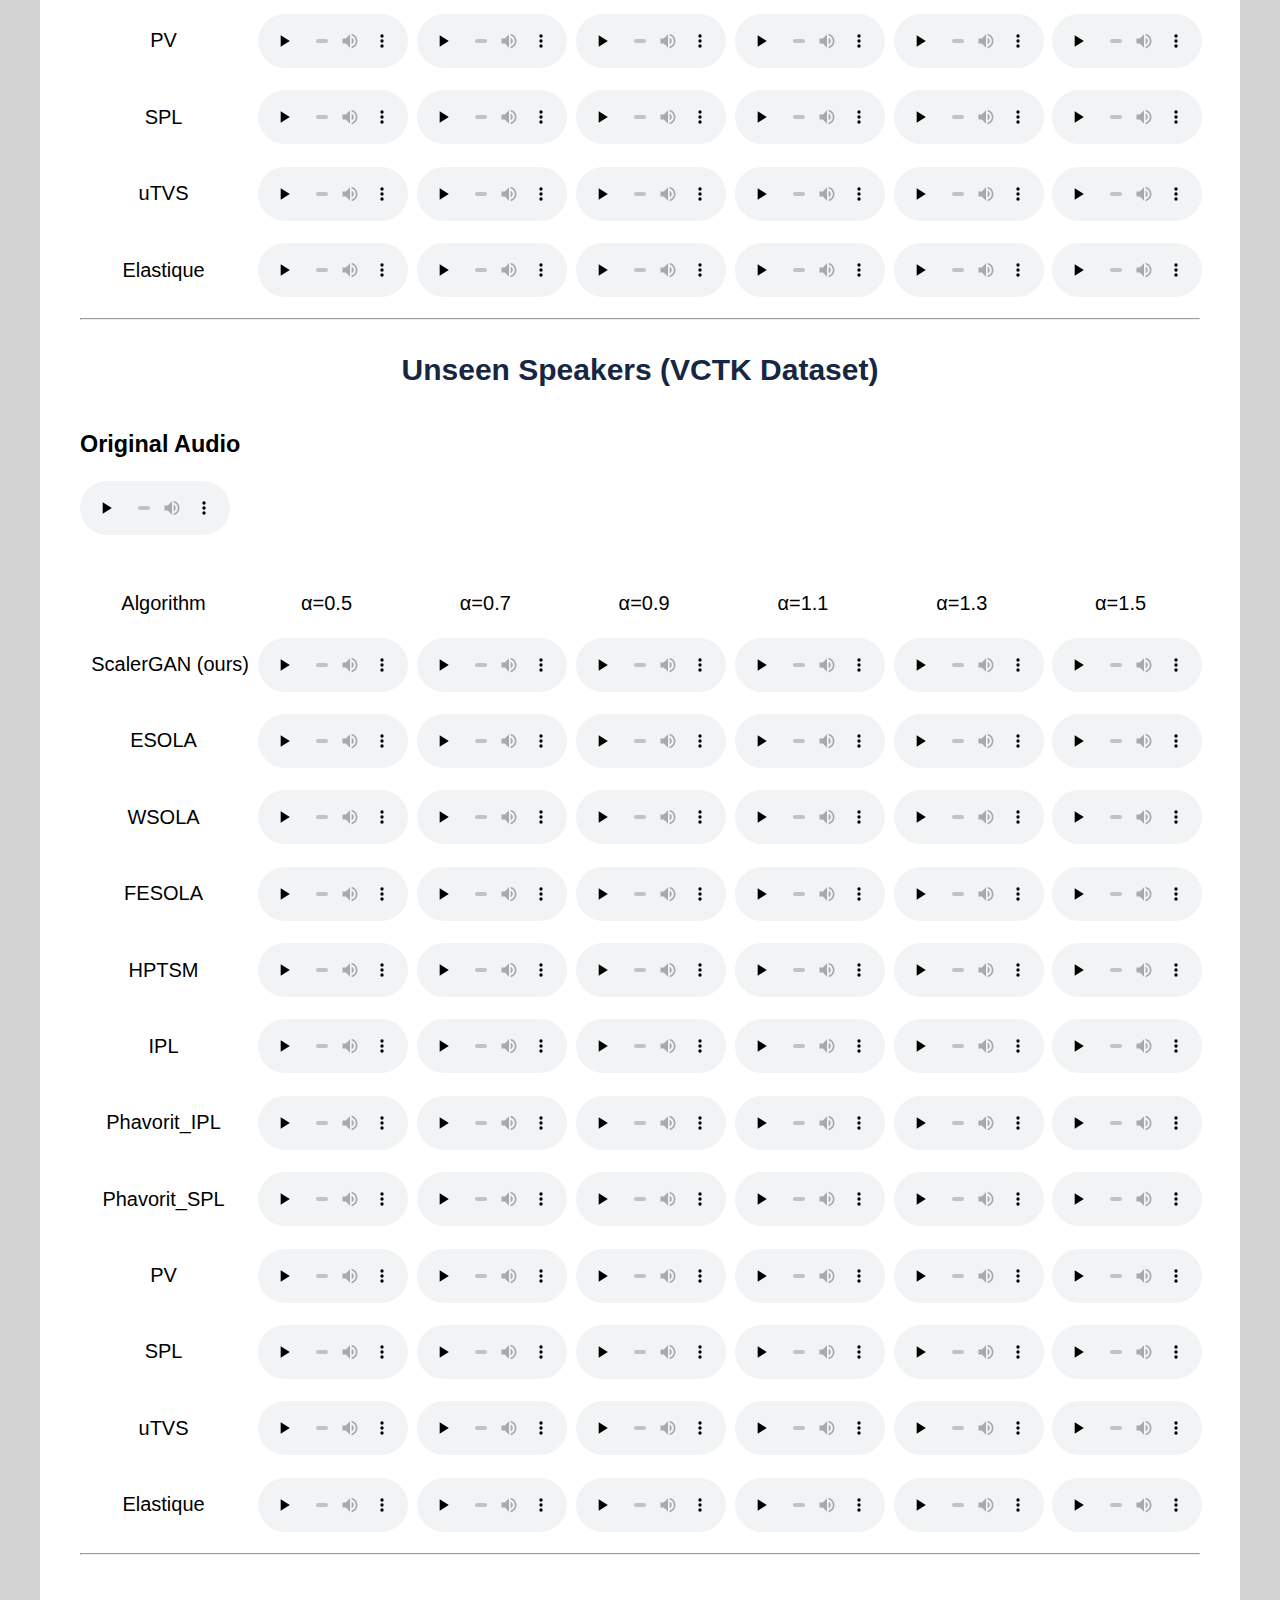
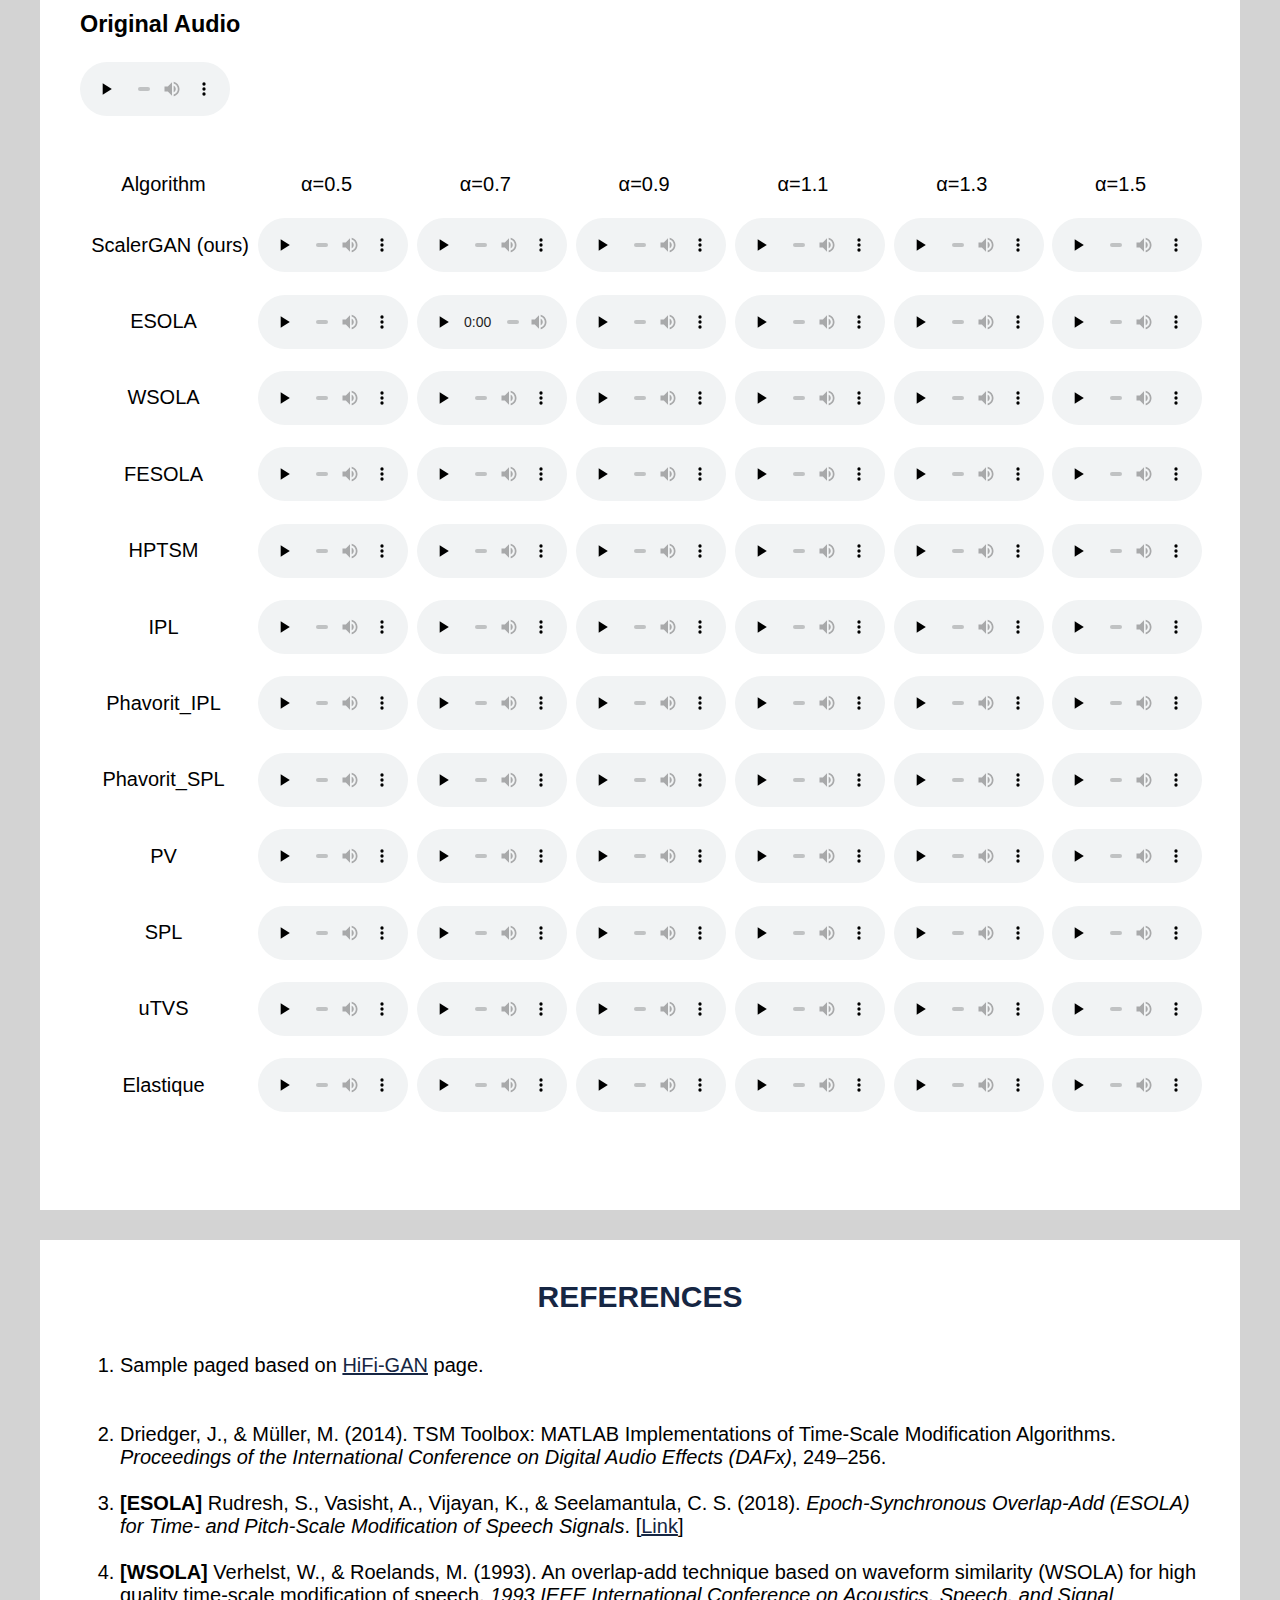
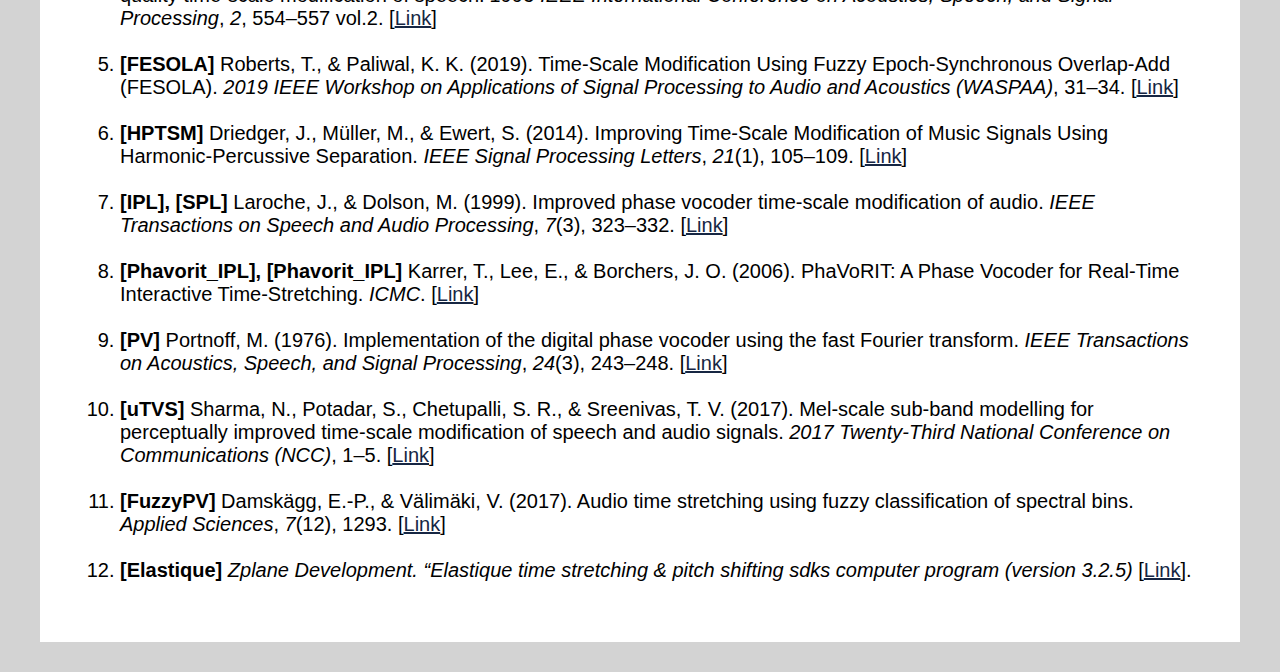
==== commit 6506a8a6: "Edited index file" ====
--- a/index.html
+++ b/index.html
@@ -23,16 +23,11 @@
     </div>
 </div>
 <div class="content-container">
-    <img src="ScalerGAN_arcitecture.png" style="width:70%">
+    <img src="ScalerGAN_therealthing.png" style="width:70%">
     <br>
     <p>
-         Time-scale modification (TSM) of speech is defined as speeding up or slowing down a given spoken utterance while keeping the voice attributes such as the pitch, speaker identity, and naturalness.
-         This task helps personalize speaking rate in listening applications, such as podcasts, language learning, and time-alignment of a speech corpus.
-         In this work we propose ScalerGAN, a new deep learning algorithm for TSM that can speed up or slow down speech signals at a given rate.
-        ScalerGAN will be trained only once on a complete corpus of spoken utterances.
-        Then, at inference time, it will be given an unseen speech signal and the desired rate (can be larger or smaller than 1),
-        and output a new adjusted speech while keeping the same voice properties.
-    </p>
+Listening to spoken content often requires modifying the speech rate while preserving the timbre and pitch of the speaker. To date, advanced signal processing techniques are used to address this task, but it still remains a challenge to maintain a high speech quality at all time-scales. Inspired by the success of speech generation using Generative Adversarial Networks (GANs), we propose a novel unsupervised learning algorithm for time-scale modification (TSM) of speech, called ScalerGAN. The model is trained using a set of speech utterances, where no time-scales are provided. The ScalerGAN algorithm is composed of a generator that gets as input speech with the desired rate and outputs a time-adjusted speech; a discriminator that works on various spectrum scales; and a decoder that converts the time-adjusted signal back to the original rate to maintain consistency. Using an A/B test and conditional A/B test, human listeners were asked to compare ScalerGAN with other state-of-the-art TSM methods. The results showed that the speech quality of ScalerGAN outperforms all other methods.
+   </p>
 </div>
 <link rel="stylesheet" href="https://maxcdn.bootstrapcdn.com/font-awesome/4.3.0/css/font-awesome.min.css">
 
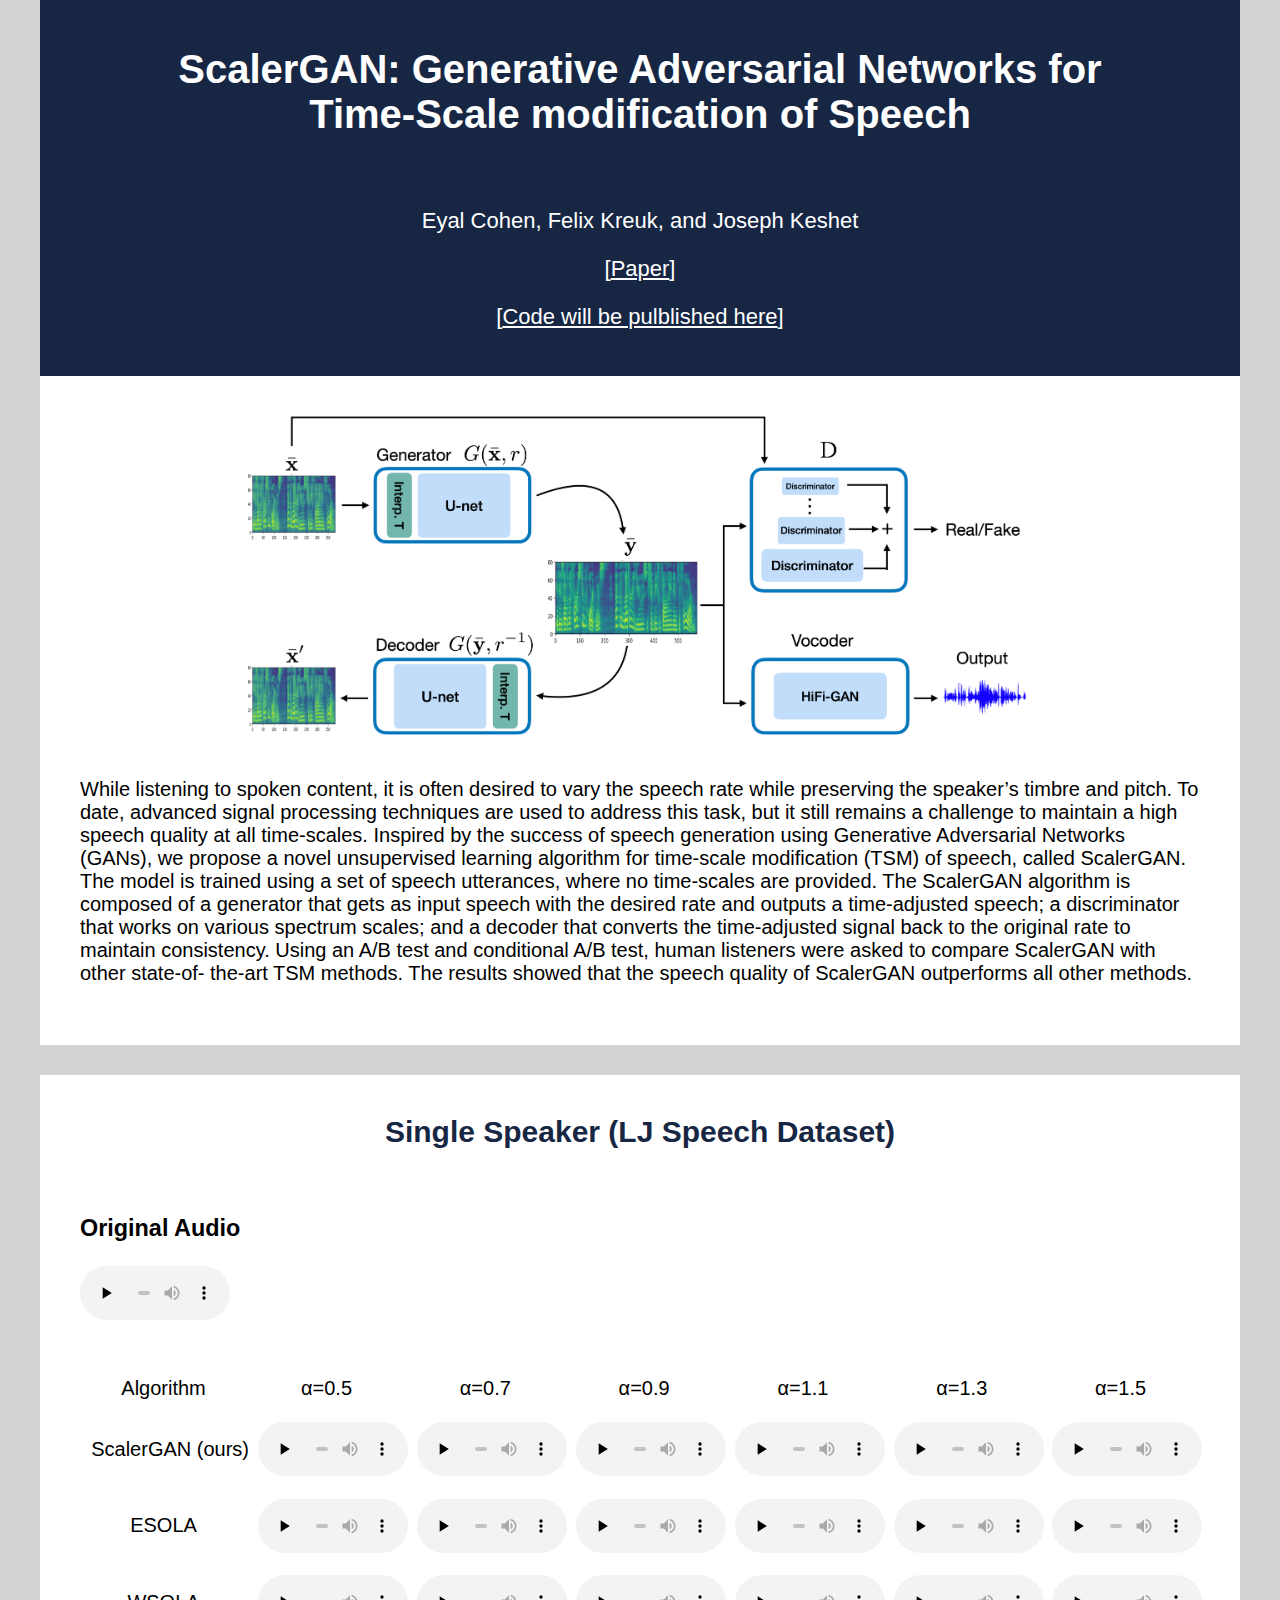
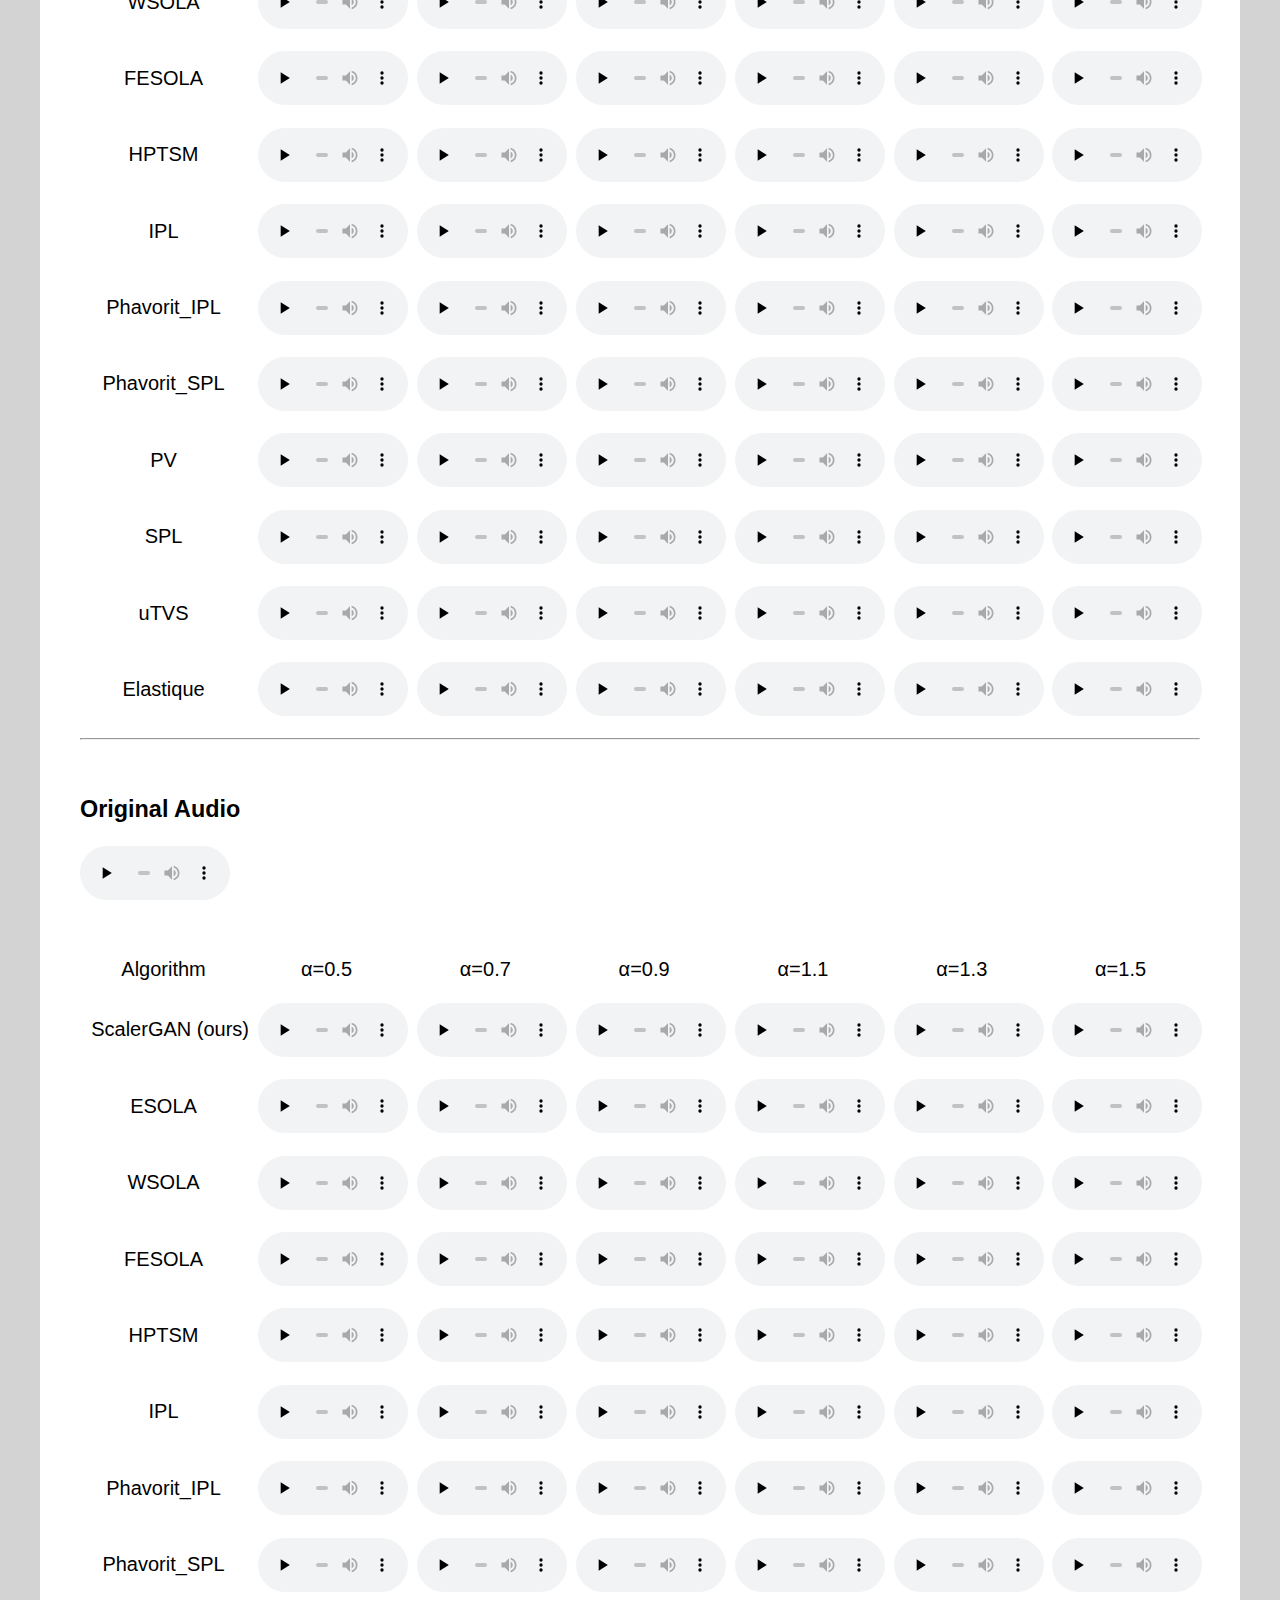
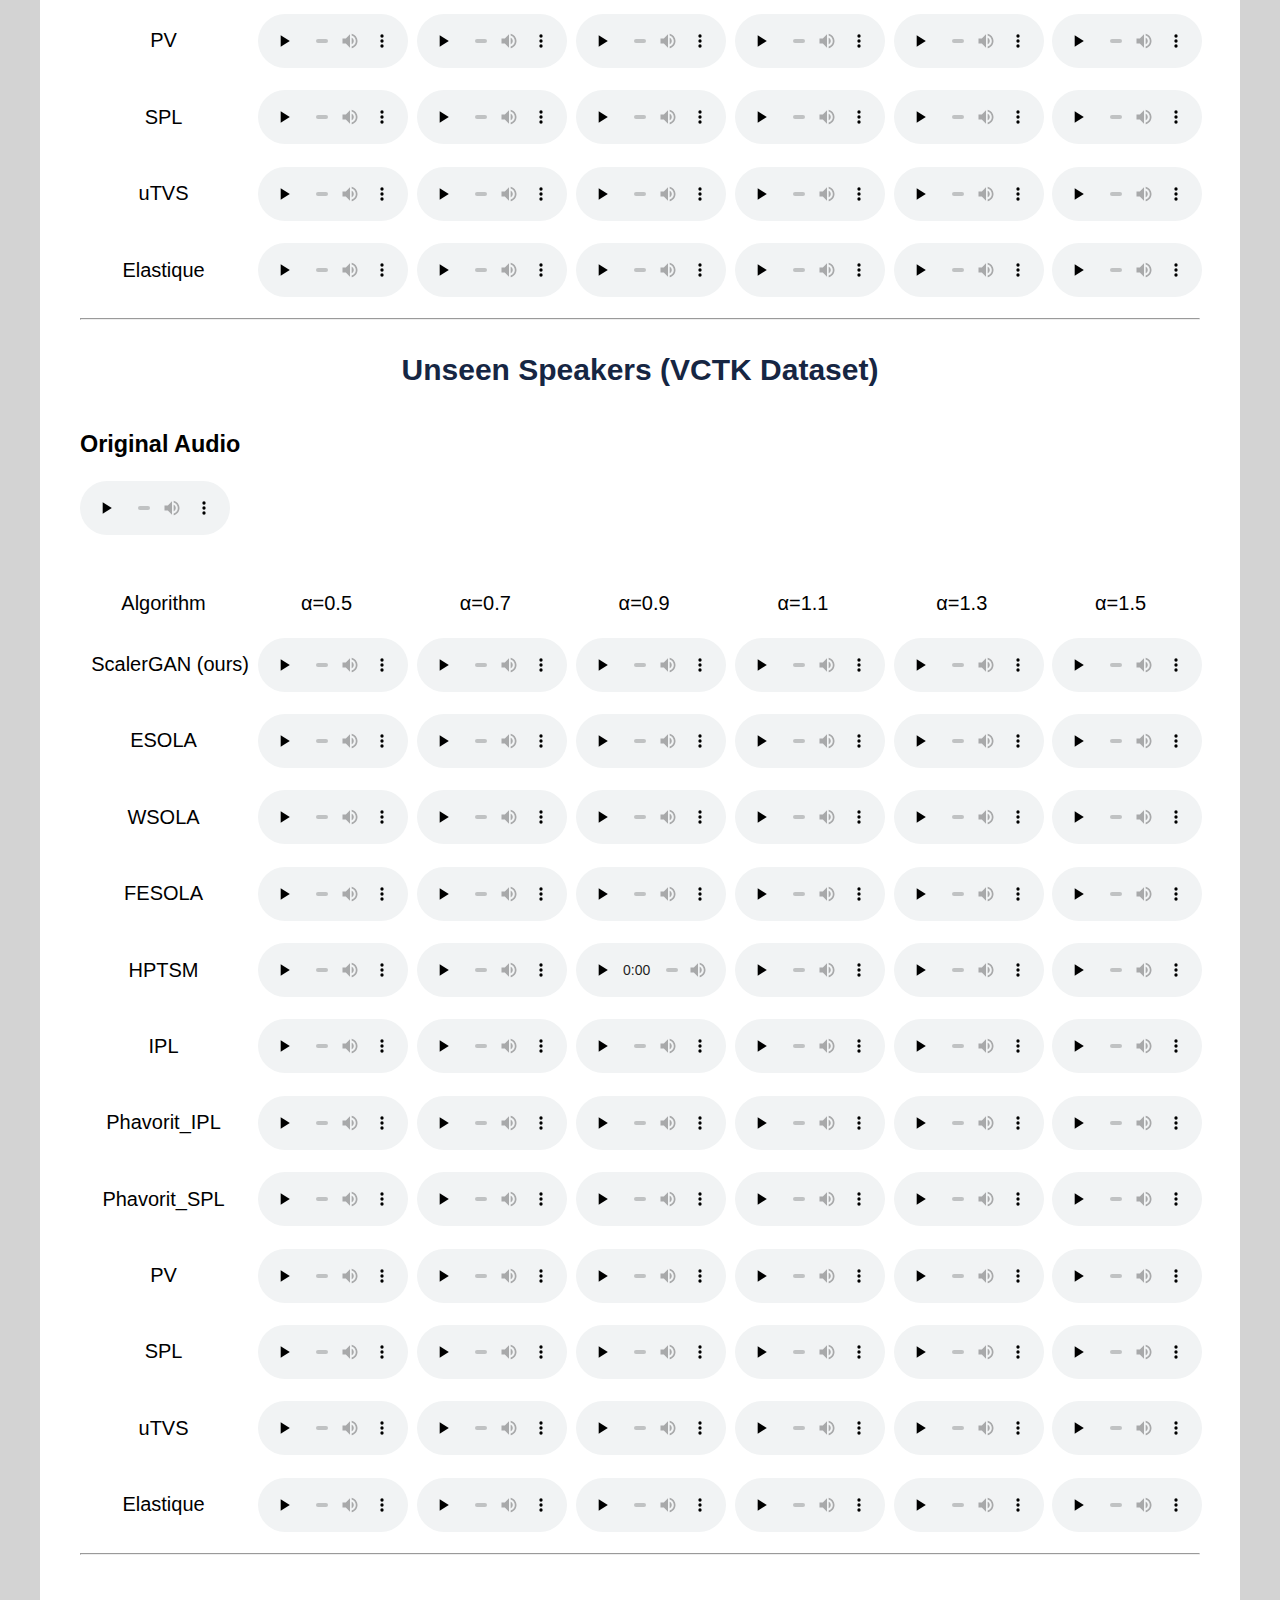
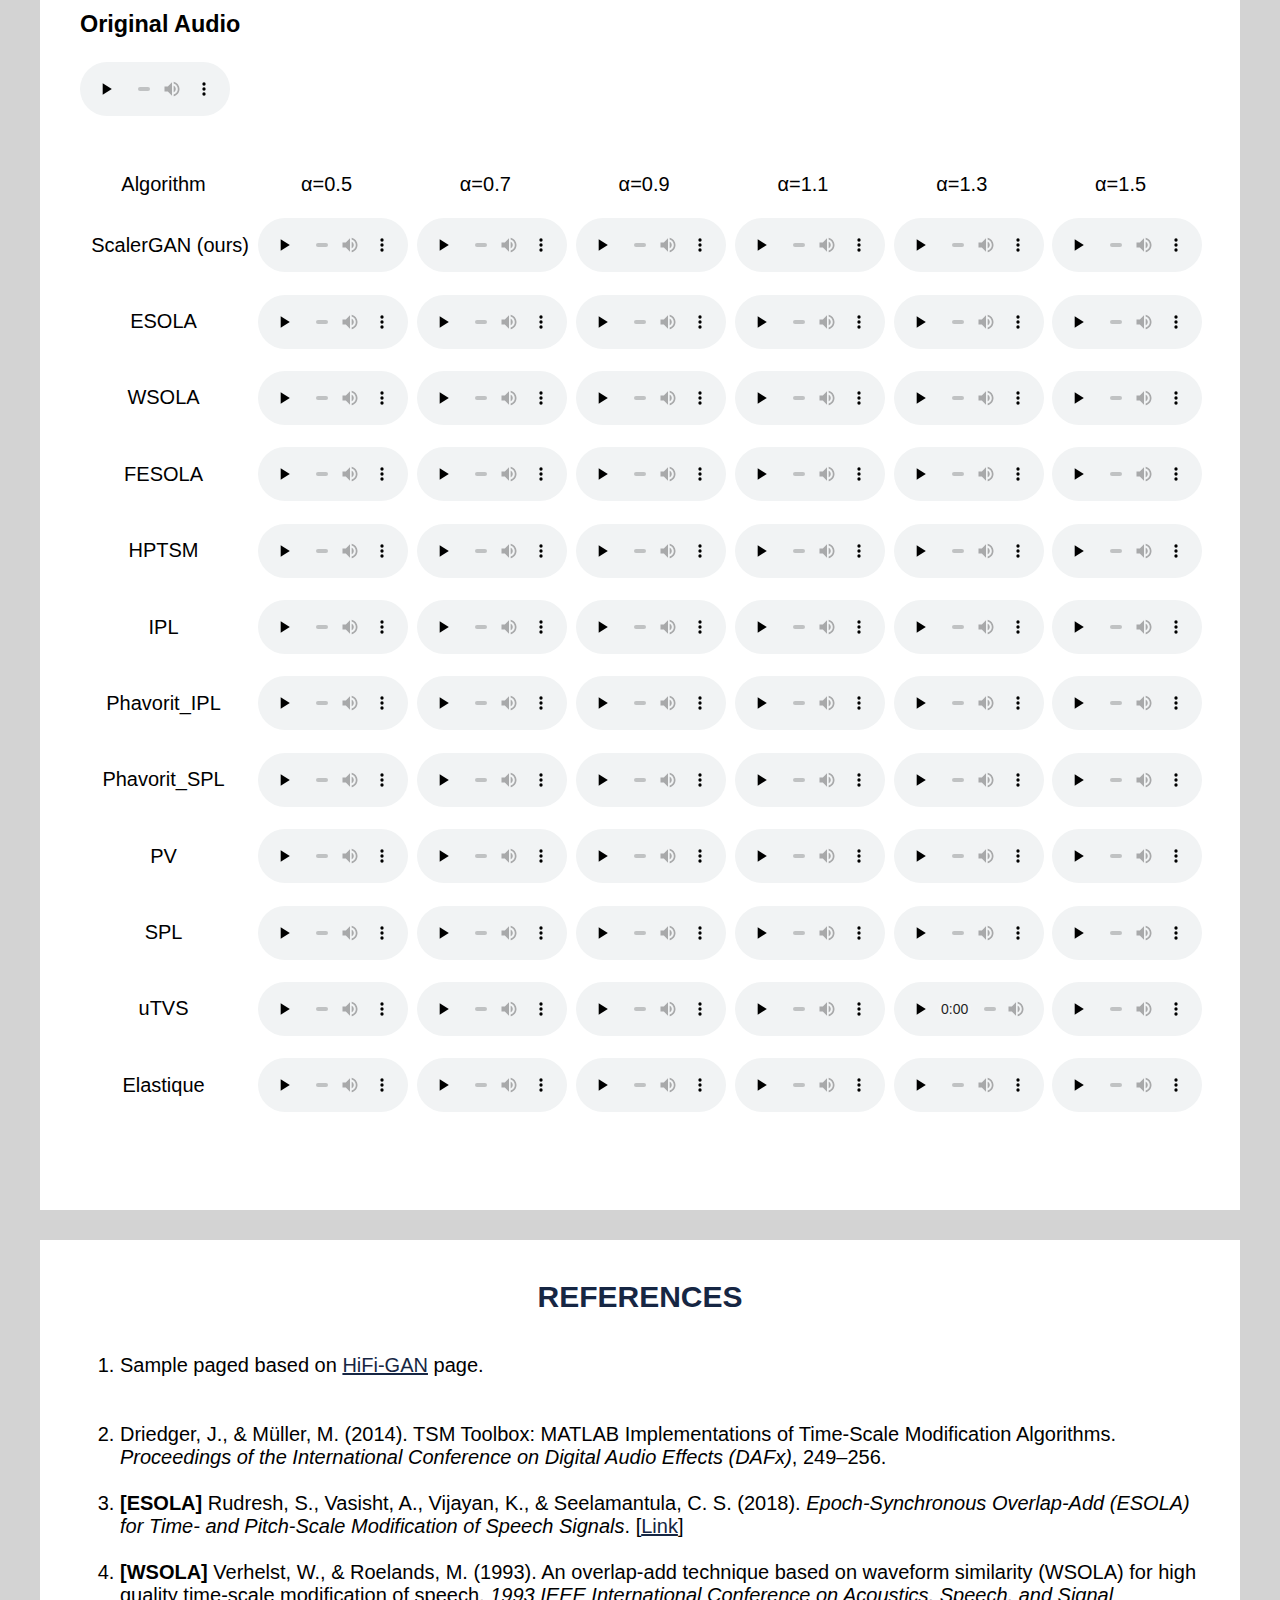
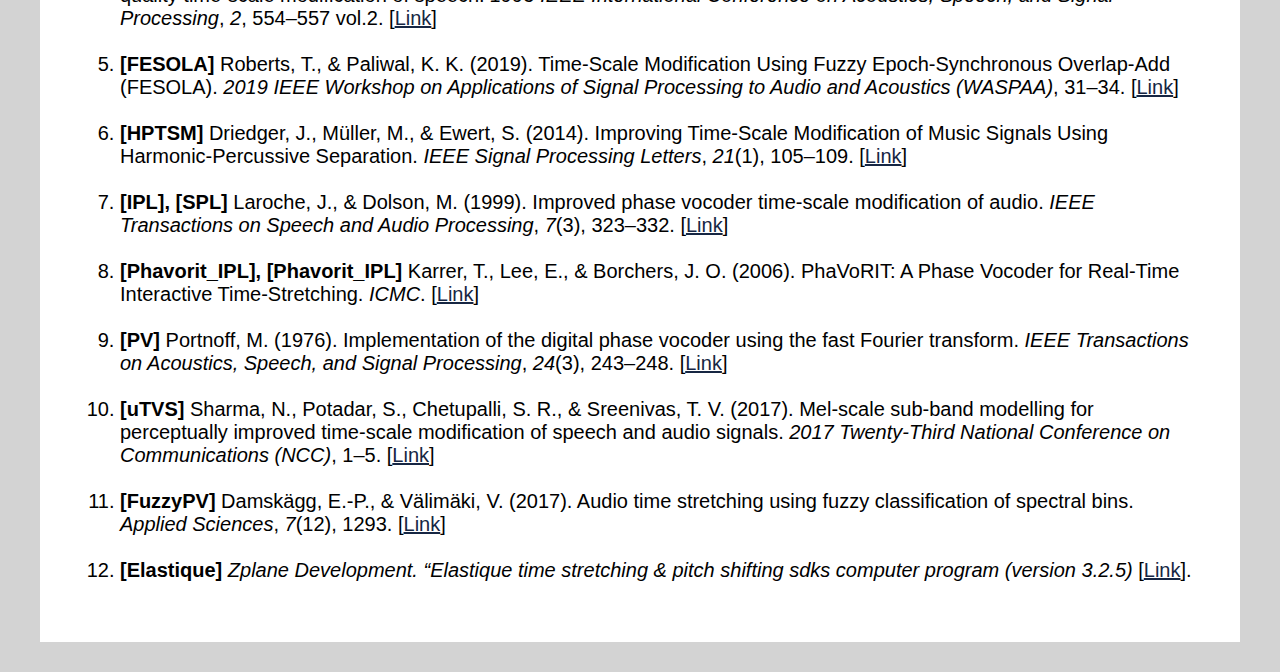
==== commit 222ccc7f: "Update index.html" ====
--- a/index.html
+++ b/index.html
@@ -26,8 +26,18 @@
     <img src="ScalerGAN_therealthing.png" style="width:70%">
     <br>
     <p>
-Listening to spoken content often requires modifying the speech rate while preserving the timbre and pitch of the speaker. To date, advanced signal processing techniques are used to address this task, but it still remains a challenge to maintain a high speech quality at all time-scales. Inspired by the success of speech generation using Generative Adversarial Networks (GANs), we propose a novel unsupervised learning algorithm for time-scale modification (TSM) of speech, called ScalerGAN. The model is trained using a set of speech utterances, where no time-scales are provided. The ScalerGAN algorithm is composed of a generator that gets as input speech with the desired rate and outputs a time-adjusted speech; a discriminator that works on various spectrum scales; and a decoder that converts the time-adjusted signal back to the original rate to maintain consistency. Using an A/B test and conditional A/B test, human listeners were asked to compare ScalerGAN with other state-of-the-art TSM methods. The results showed that the speech quality of ScalerGAN outperforms all other methods.
-   </p>
+        While listening to spoken content, it is often desired to vary the speech rate while preserving the speaker’s timbre and pitch.
+        To date, advanced signal processing techniques are used to address this task, 
+        but it still remains a challenge to maintain a high speech quality at all time-scales. 
+        Inspired by the success of speech generation using Generative Adversarial Networks (GANs), 
+        we propose a novel unsupervised learning algorithm for time-scale modification (TSM) of speech, called ScalerGAN. 
+        The model is trained using a set of speech utterances, where no time-scales are provided. 
+        The ScalerGAN algorithm is composed of a generator that gets as input speech with the desired rate and outputs a time-adjusted speech; 
+        a discriminator that works on various spectrum scales; 
+        and a decoder that converts the time-adjusted signal back to the original rate to maintain consistency. 
+        Using an A/B test and conditional A/B test, human listeners were asked to compare ScalerGAN with other state-of- the-art TSM methods. 
+        The results showed that the speech quality of ScalerGAN outperforms all other methods.
+    </p>
 </div>
 <link rel="stylesheet" href="https://maxcdn.bootstrapcdn.com/font-awesome/4.3.0/css/font-awesome.min.css">
 
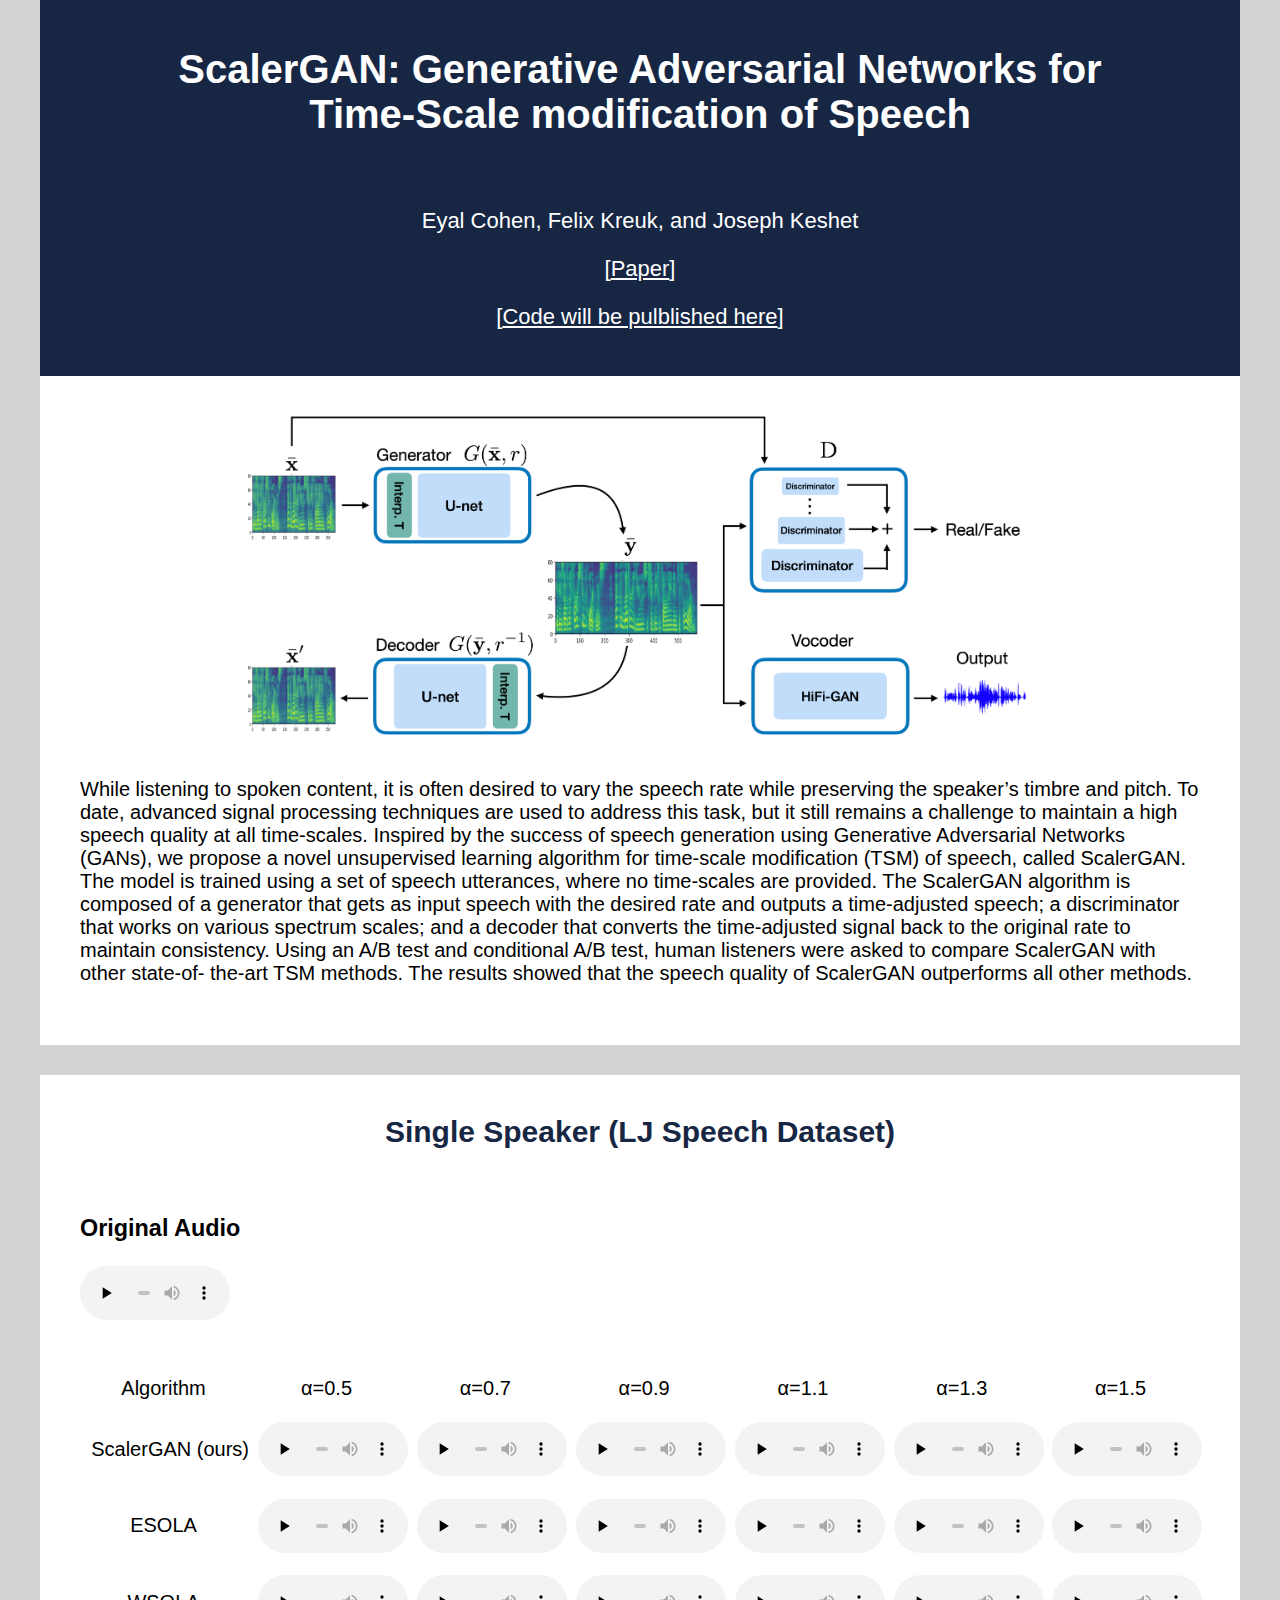
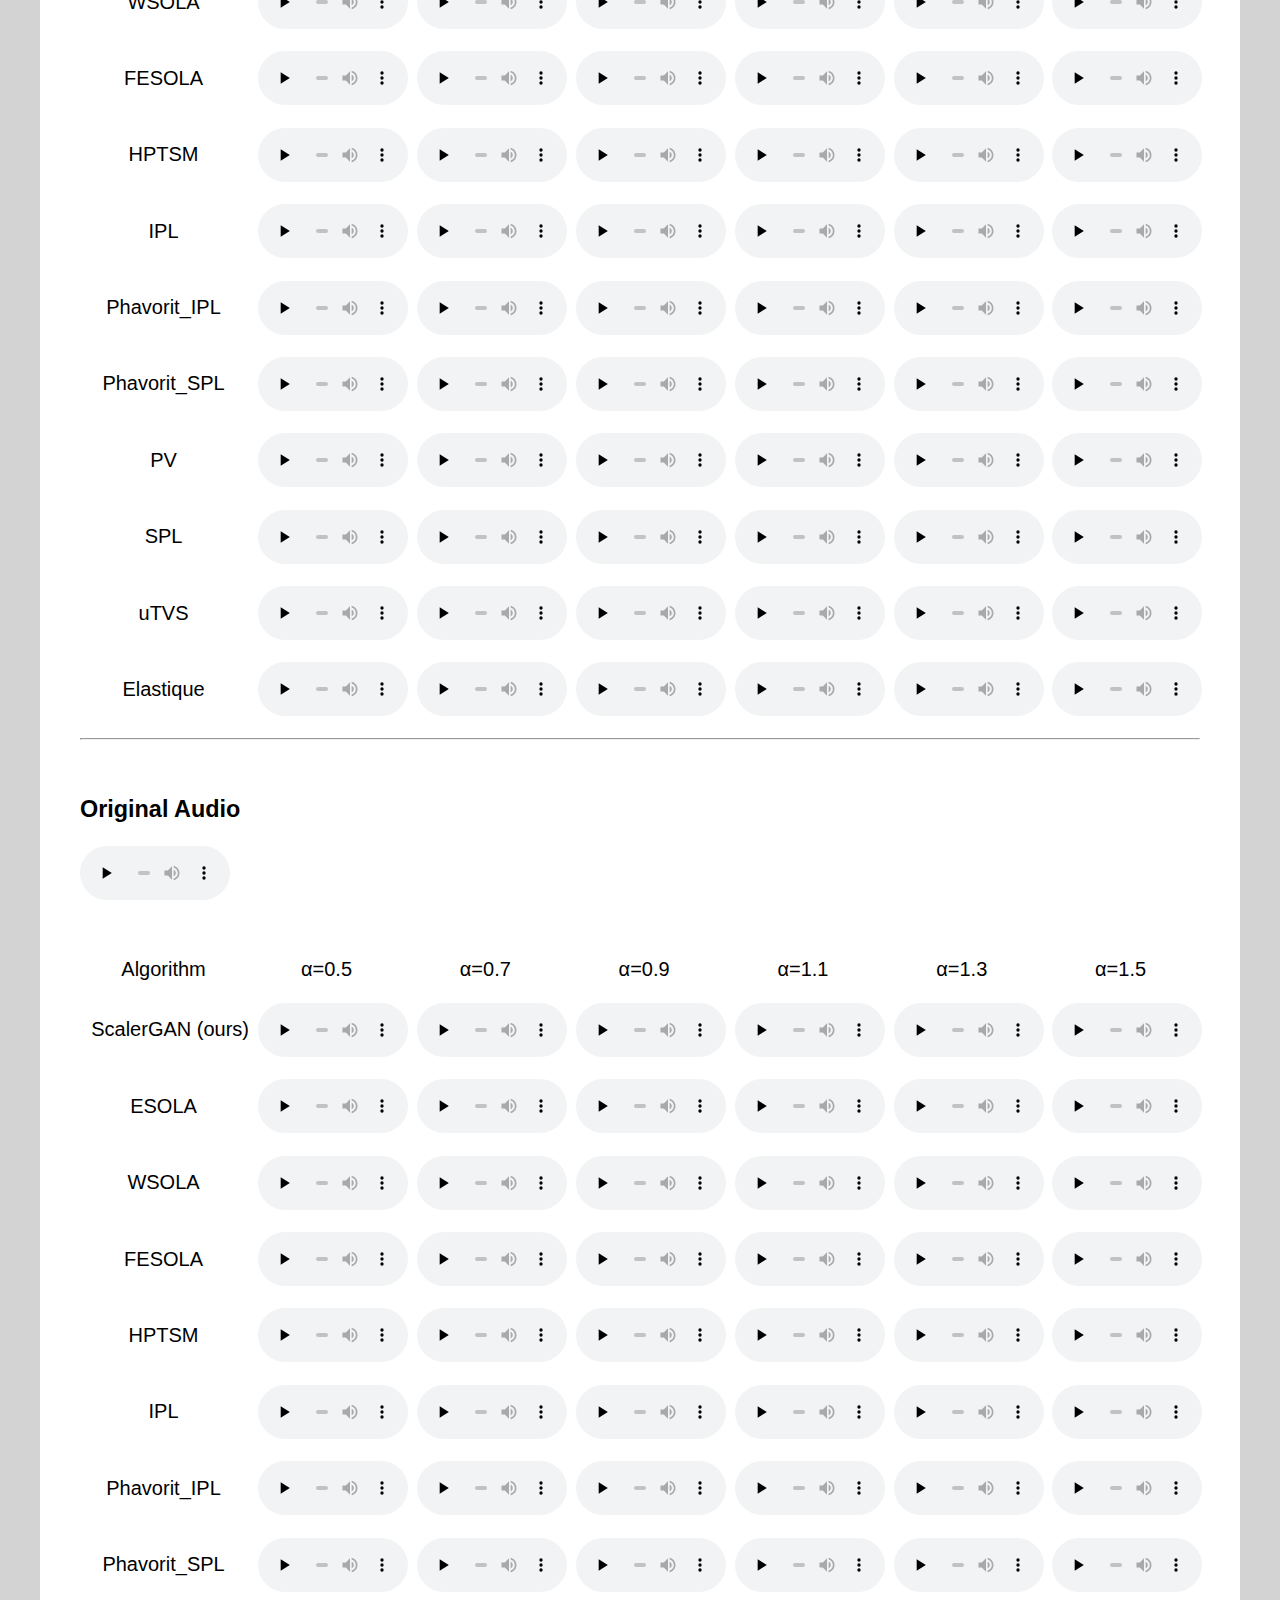
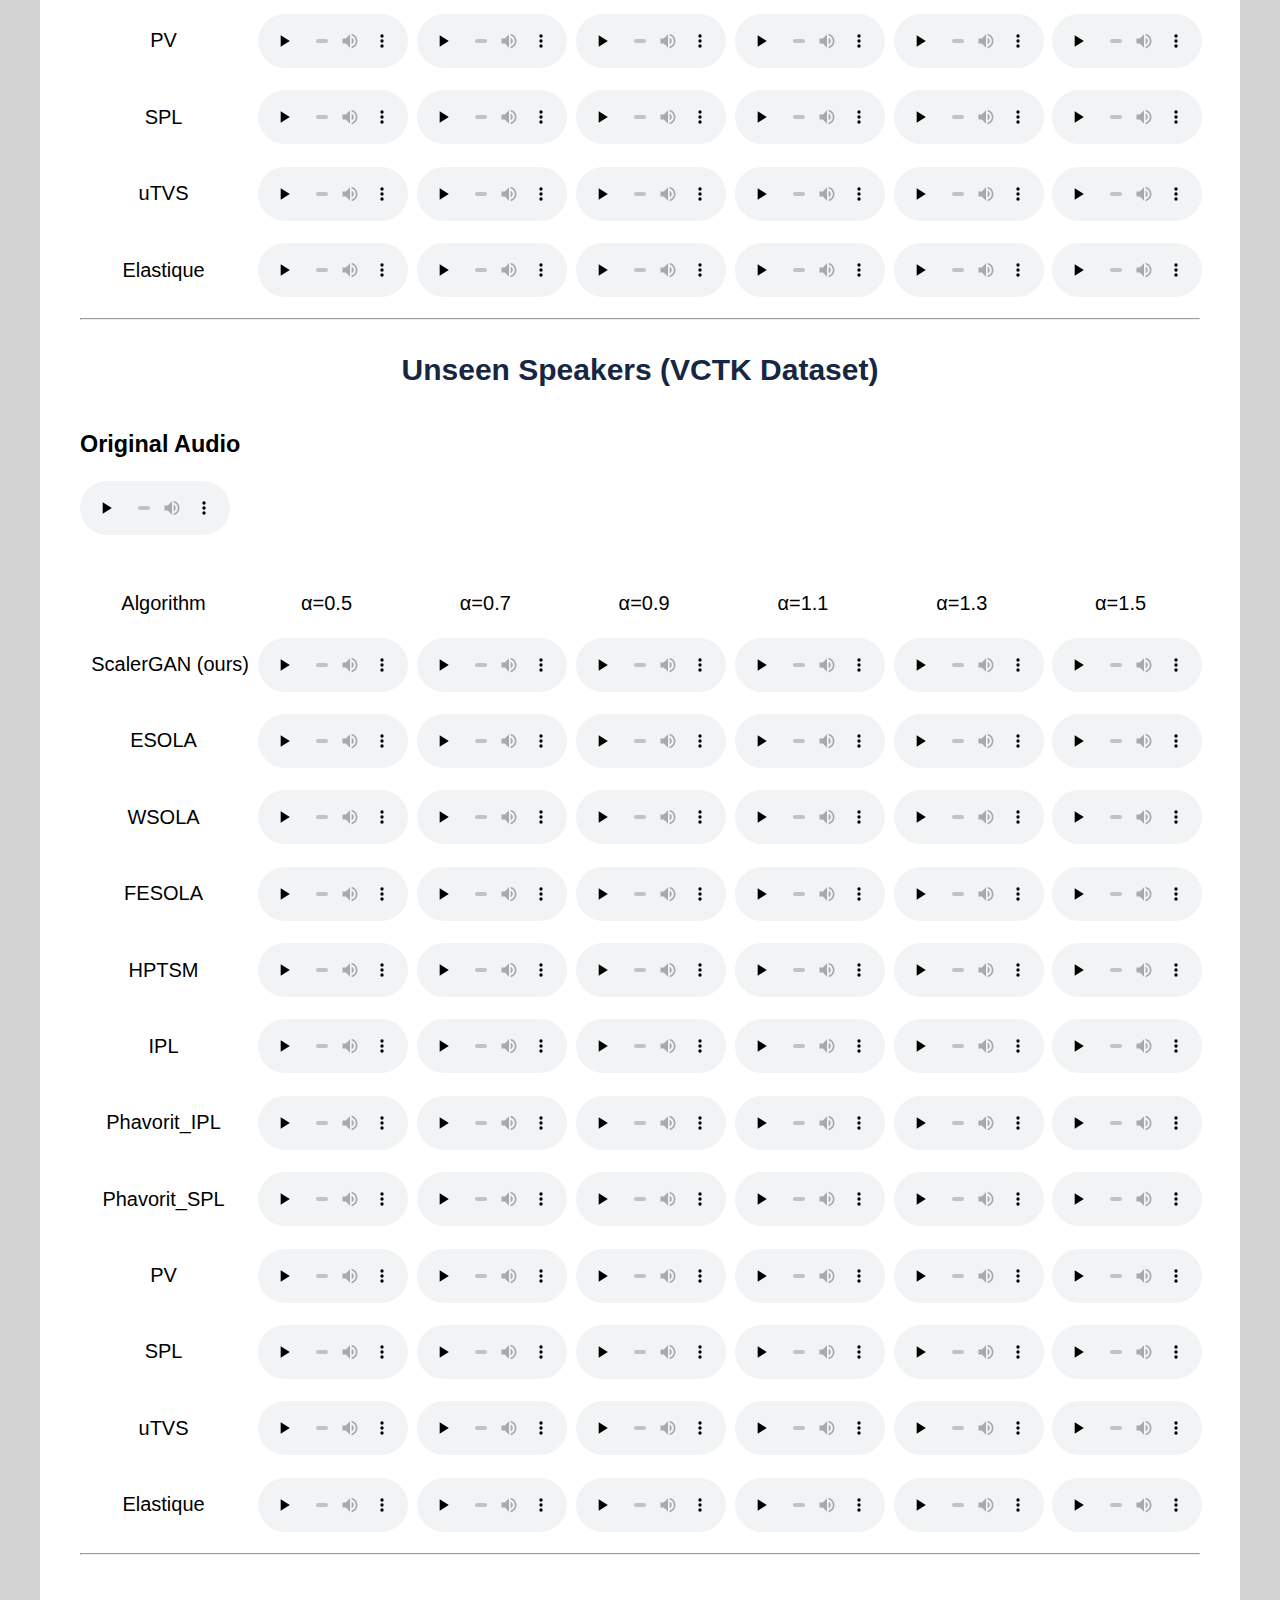
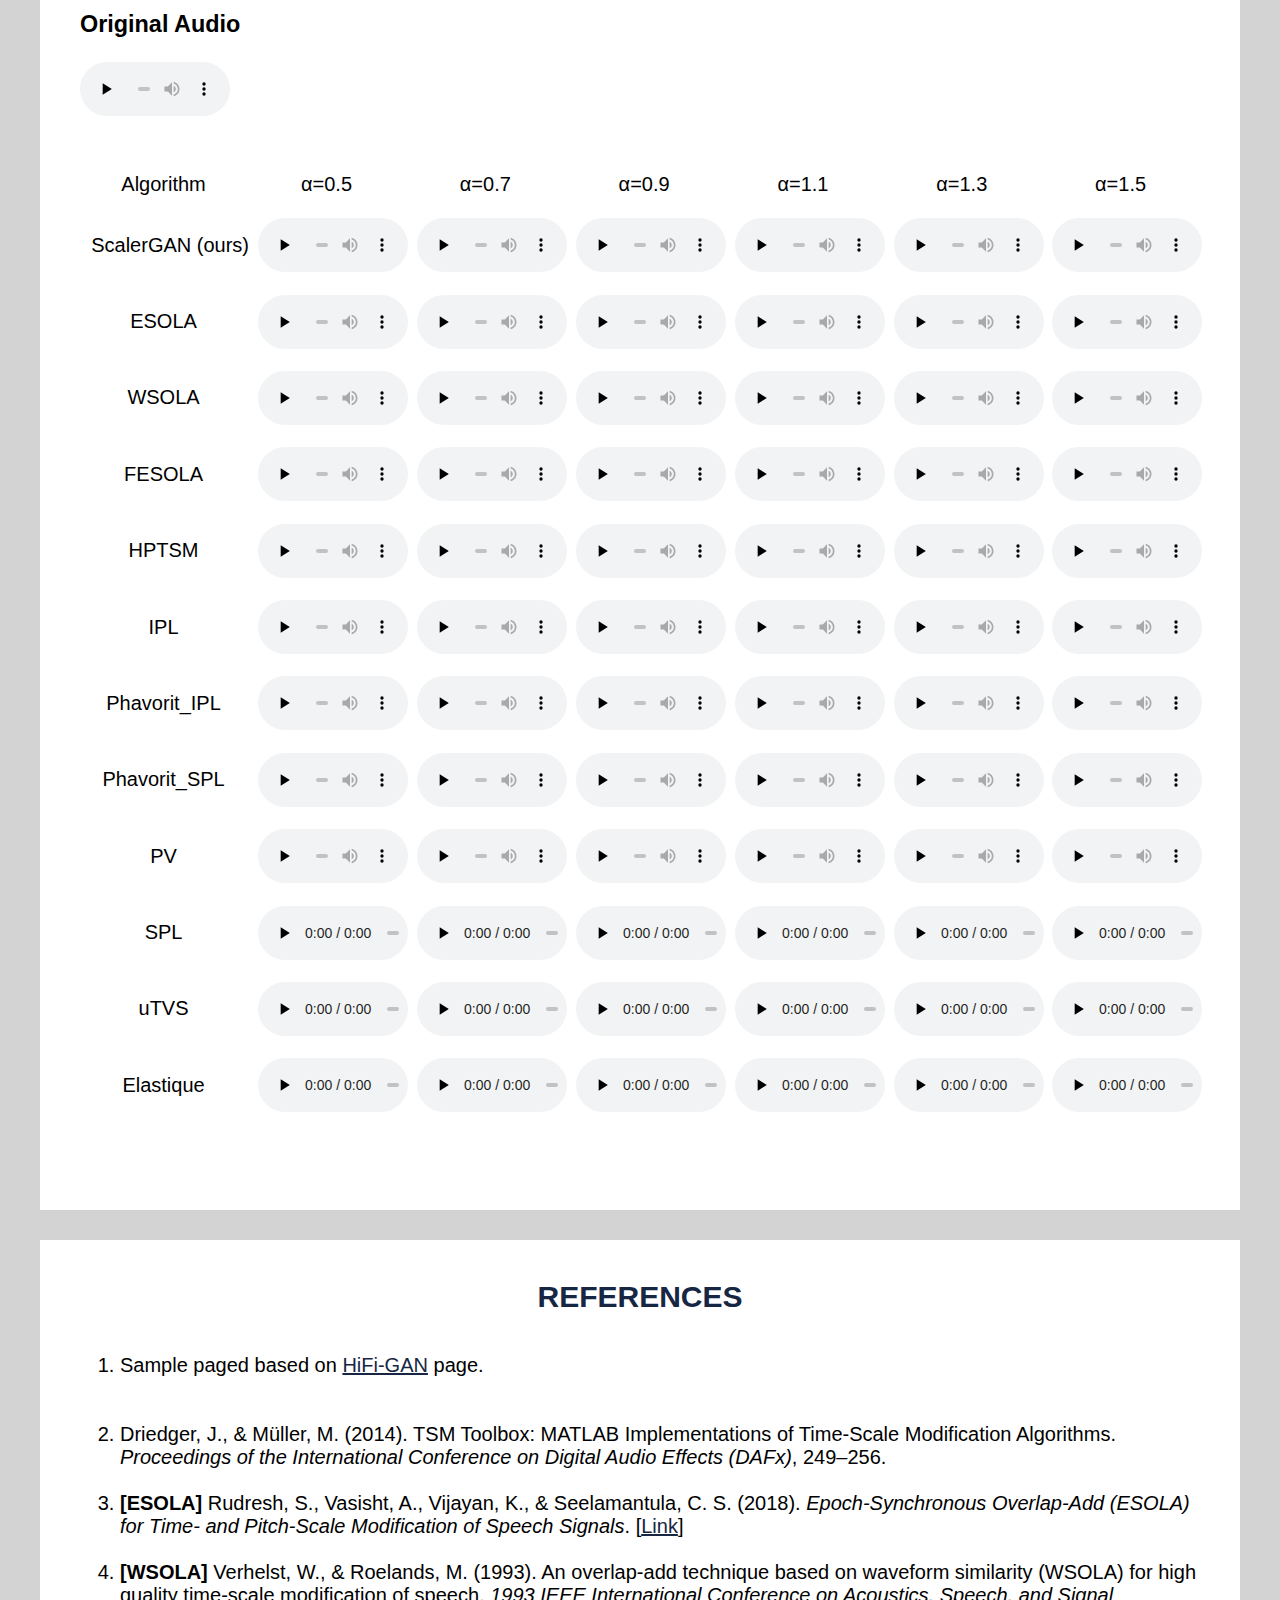
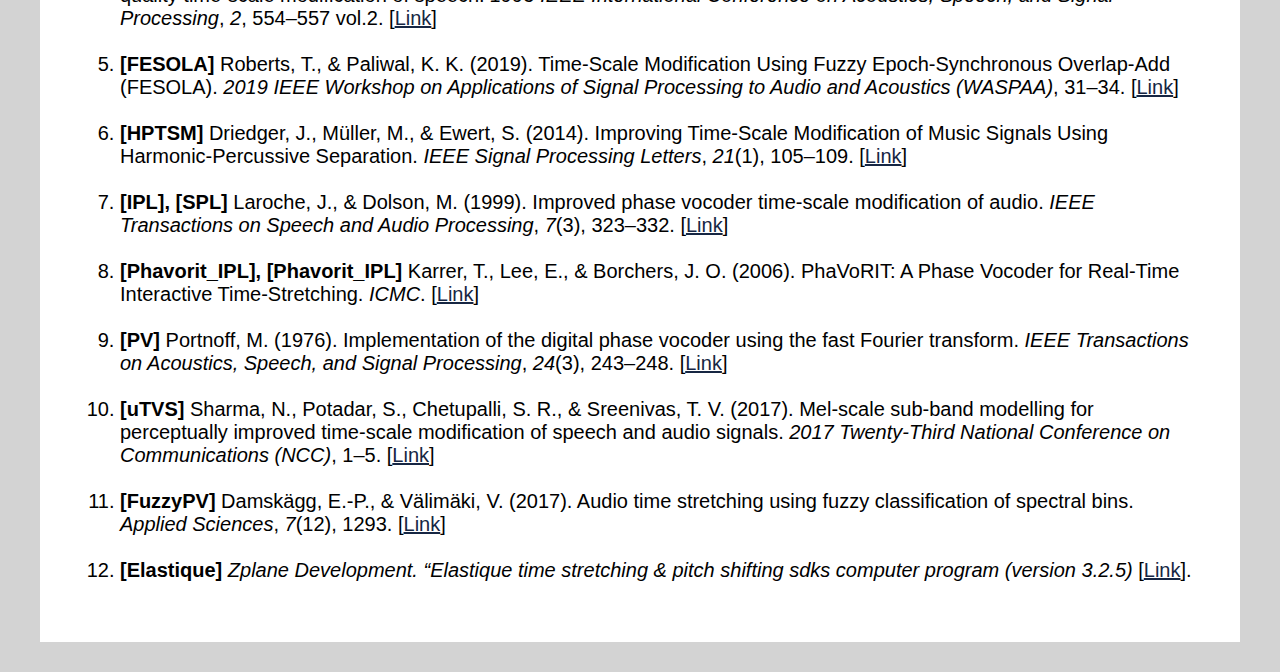
==== commit 8b09df99: "Update index.html" ====
--- a/index.html
+++ b/index.html
@@ -15,7 +15,7 @@
             Eyal Cohen, Felix Kreuk, and Joseph Keshet
       </p>
        <p>
-            [<a href="">Paper</a>]
+            [<a href="https://ieeexplore.ieee.org/document/9747953">Paper</a>]
         </p>
        <p>
             [<a href="">Code will be pulblished here</a>]
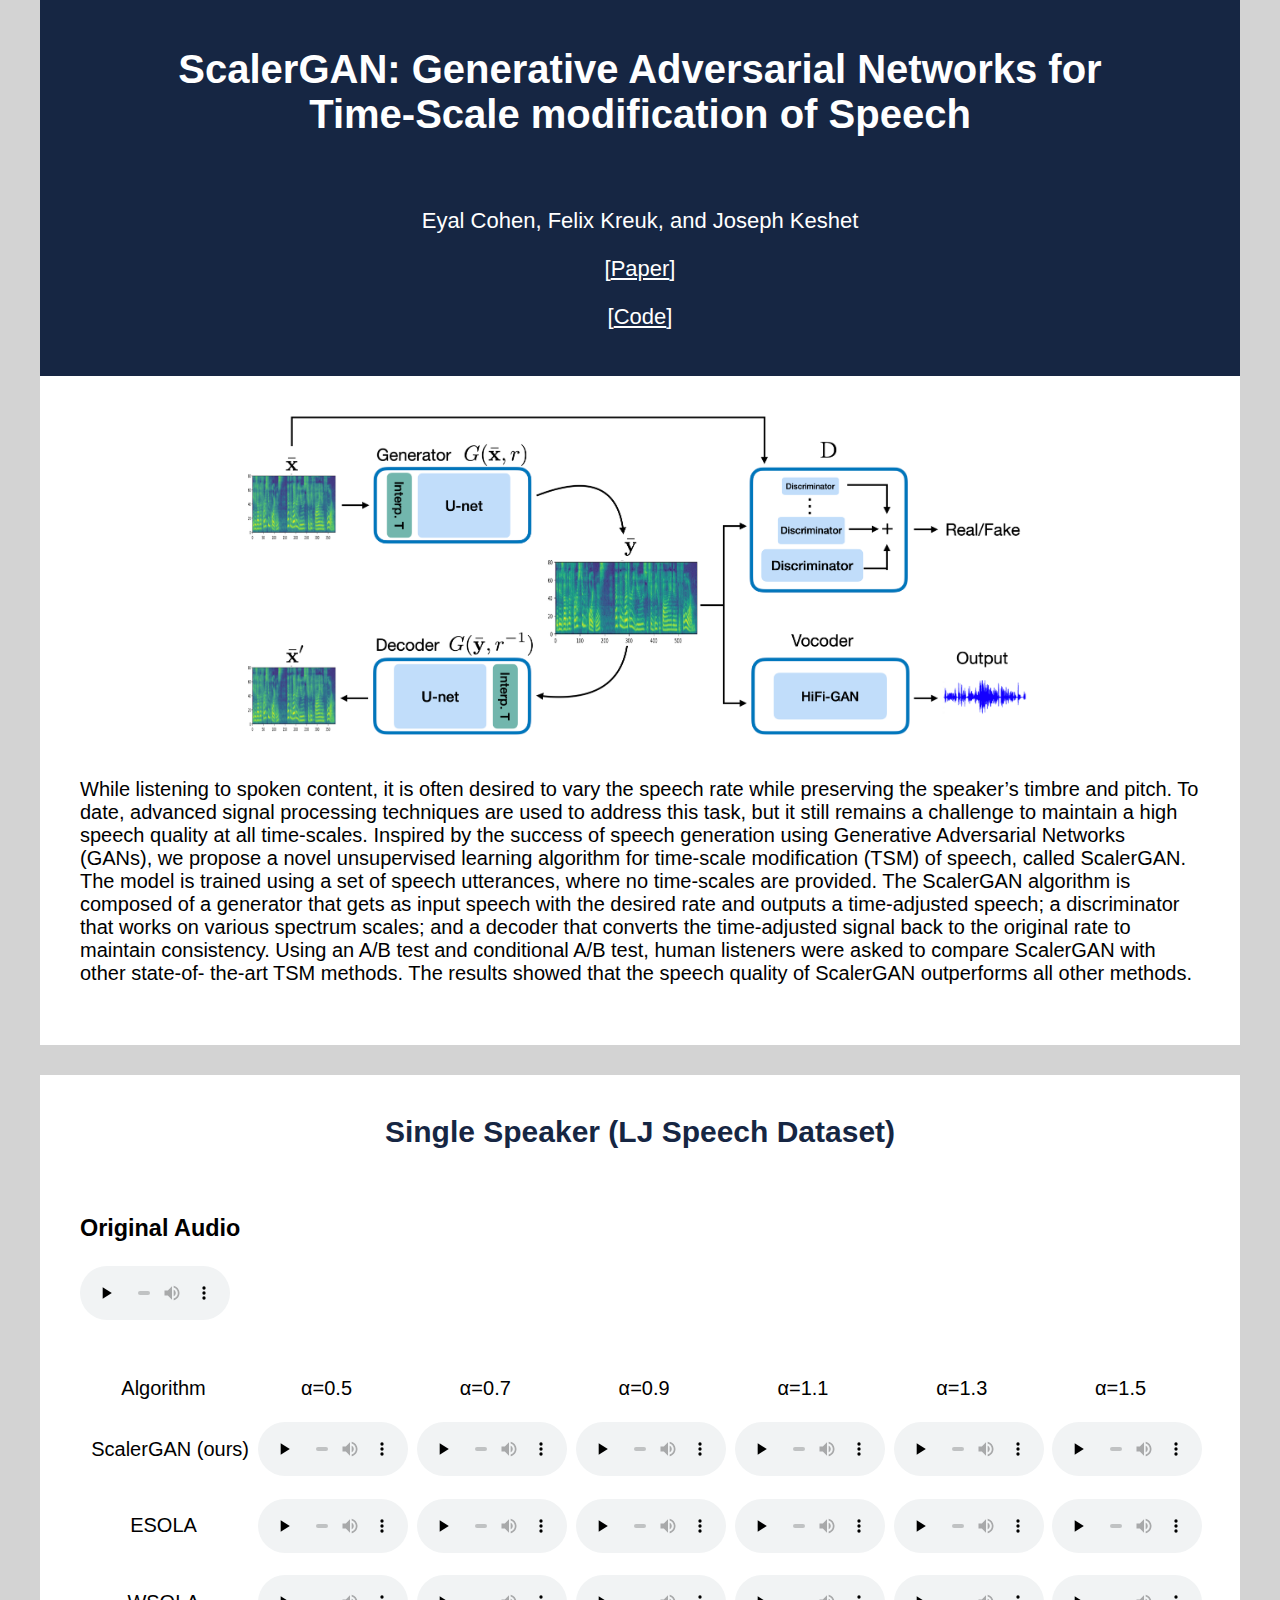
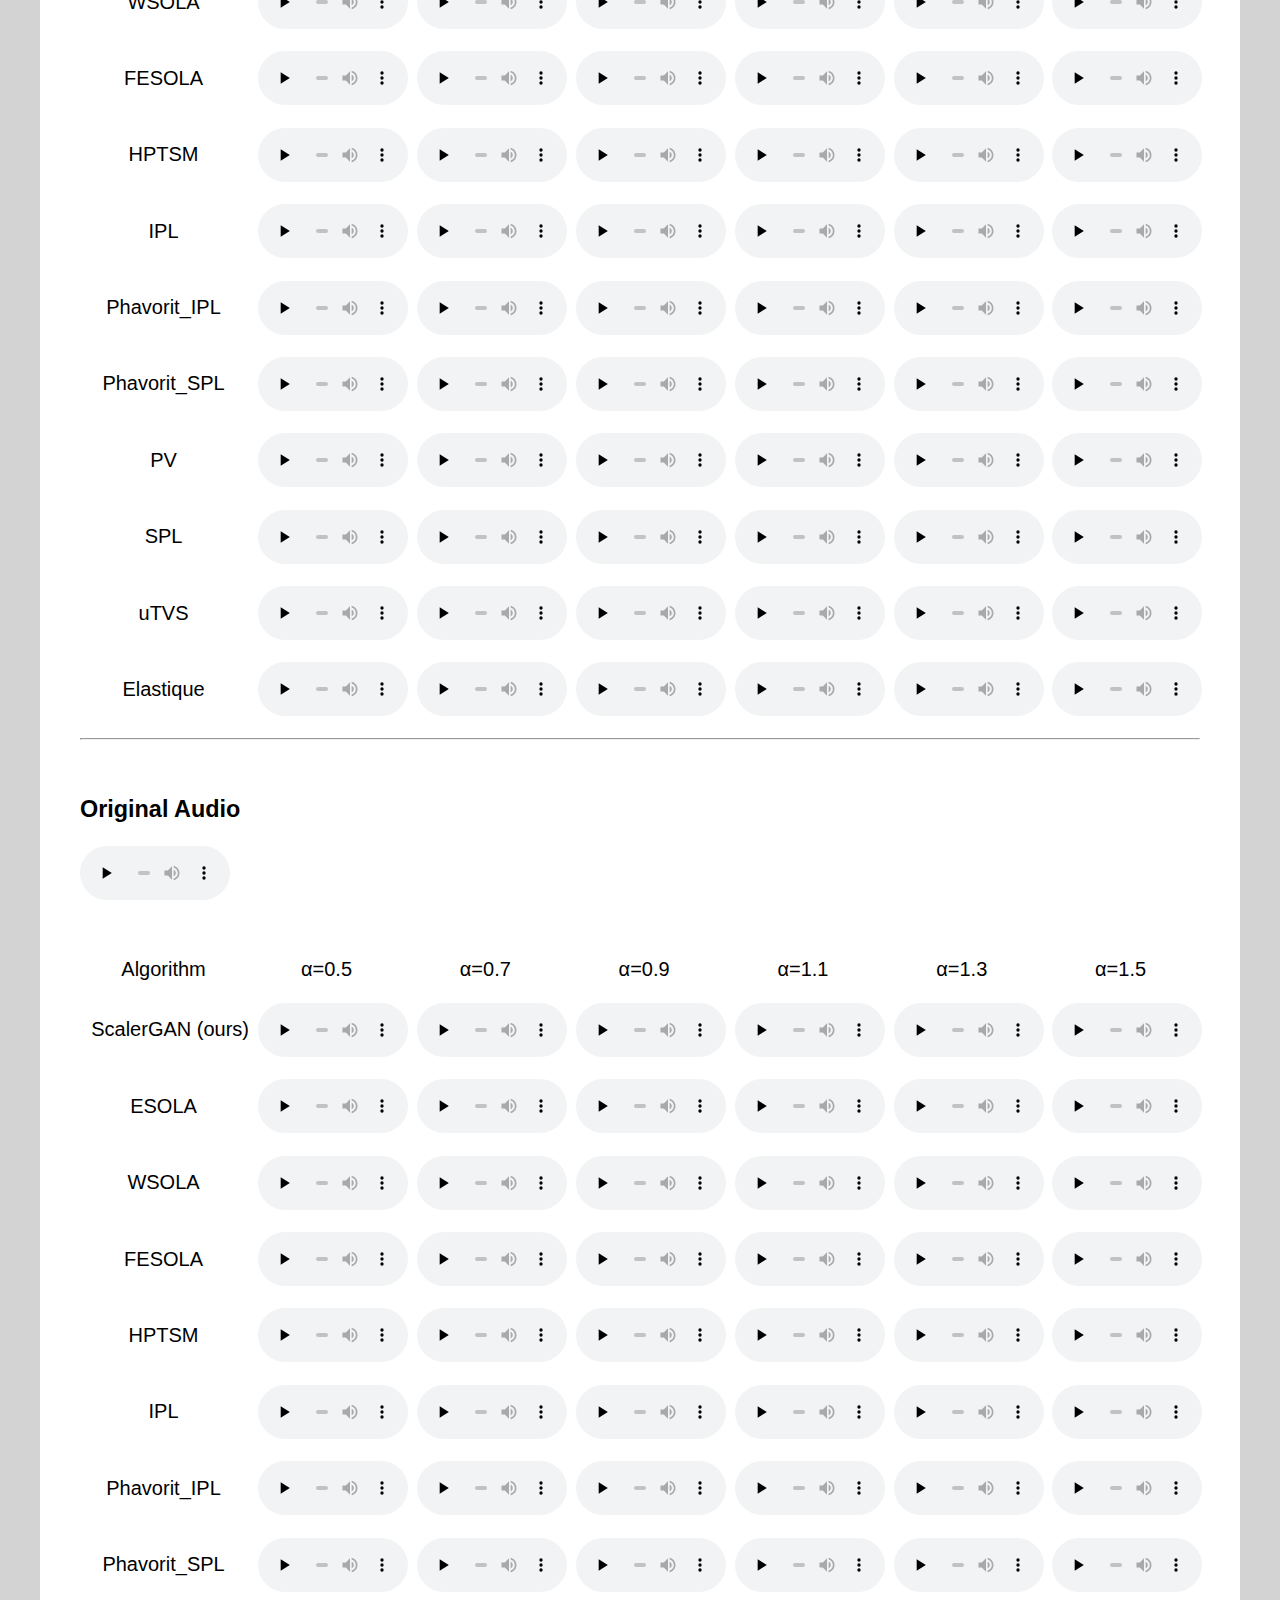
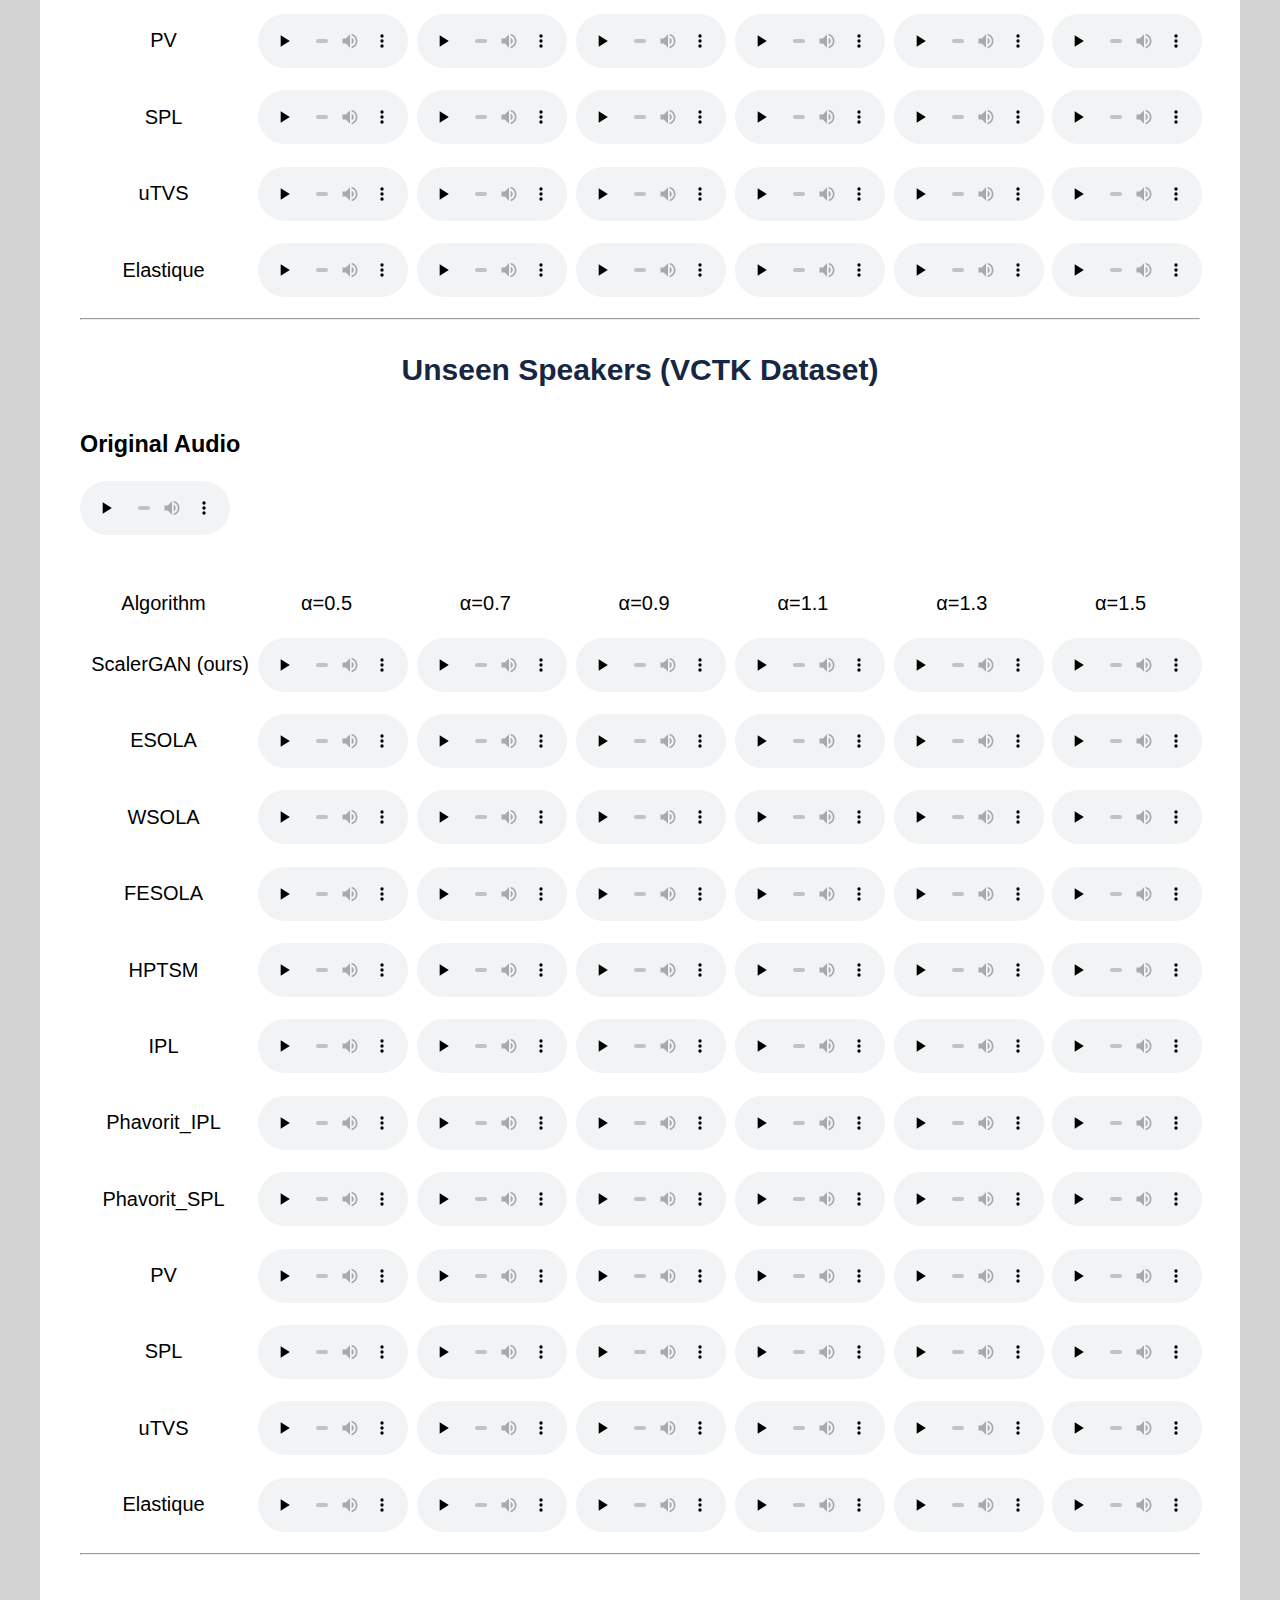
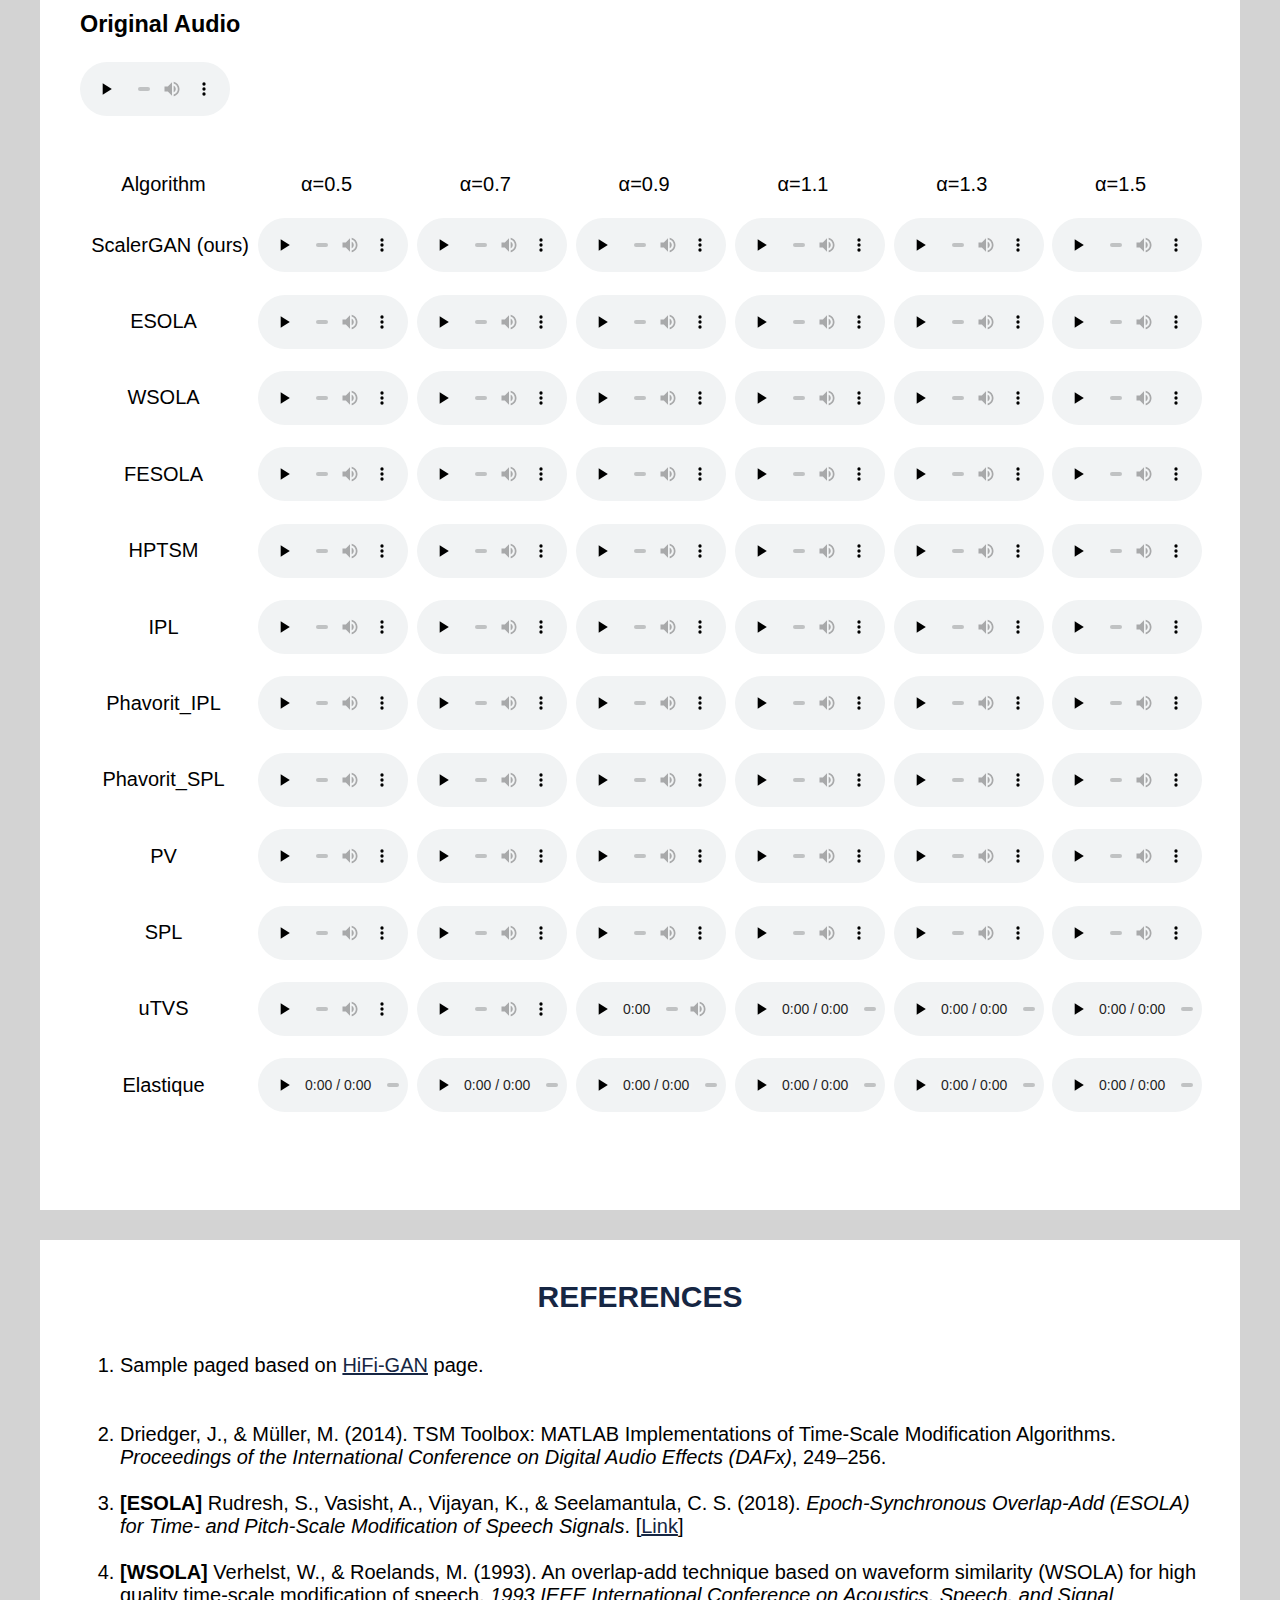
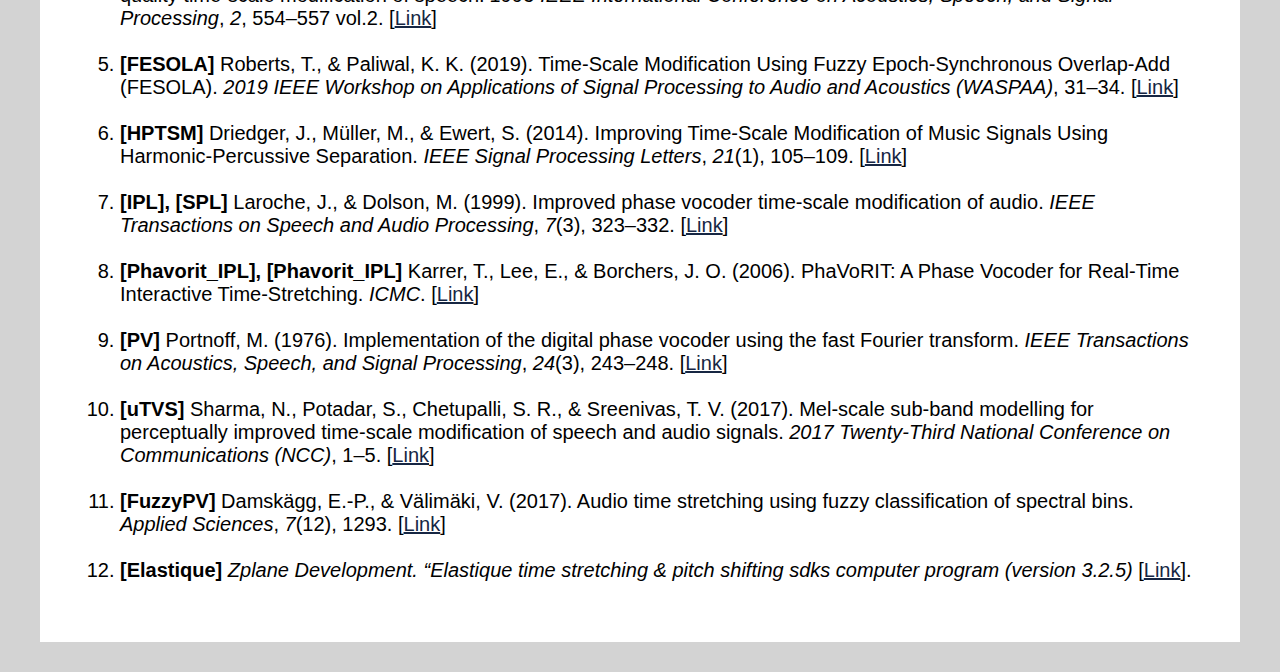
==== commit 93ced684: "Update index.html" ====
--- a/index.html
+++ b/index.html
@@ -18,7 +18,7 @@
             [<a href="https://ieeexplore.ieee.org/document/9747953">Paper</a>]
         </p>
        <p>
-            [<a href="">Code will be pulblished here</a>]
+            [<a href="https://github.com/MLSpeech/scaler_gan">Code</a>]
         </p>
     </div>
 </div>
